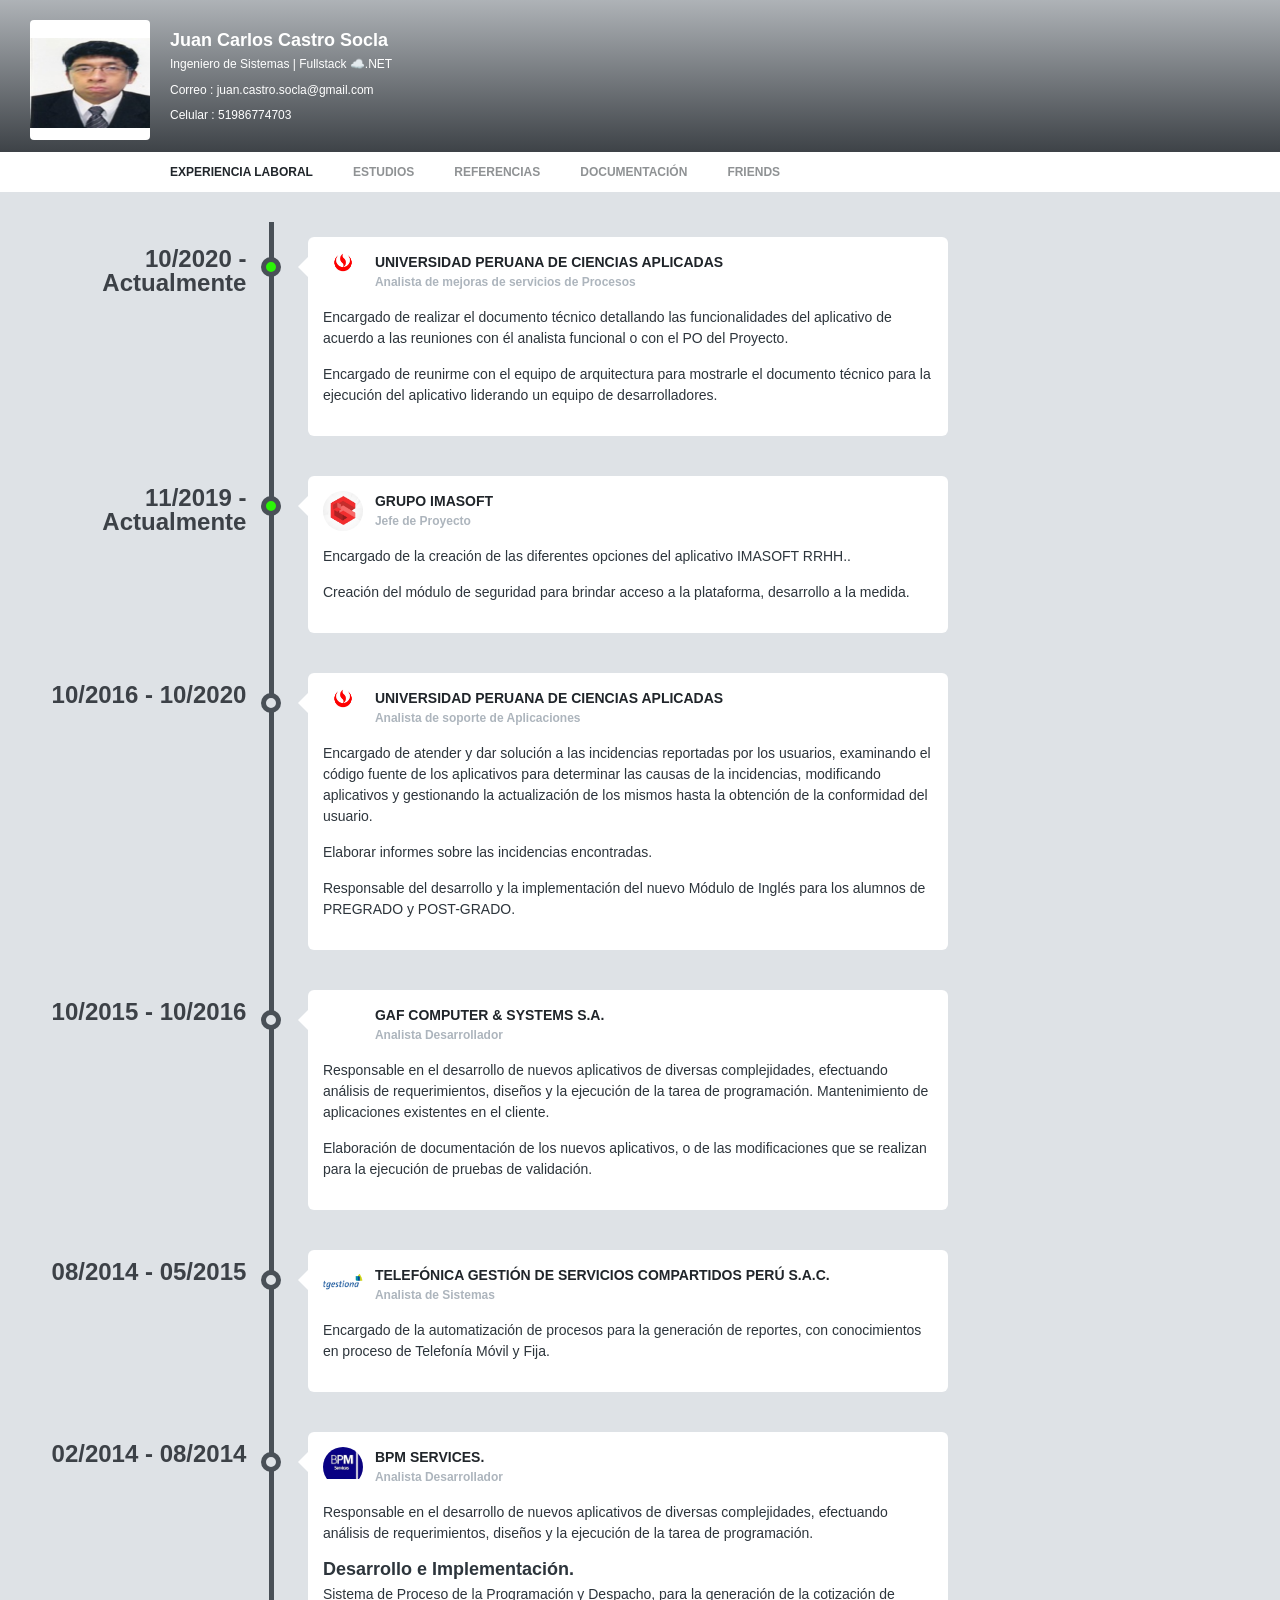
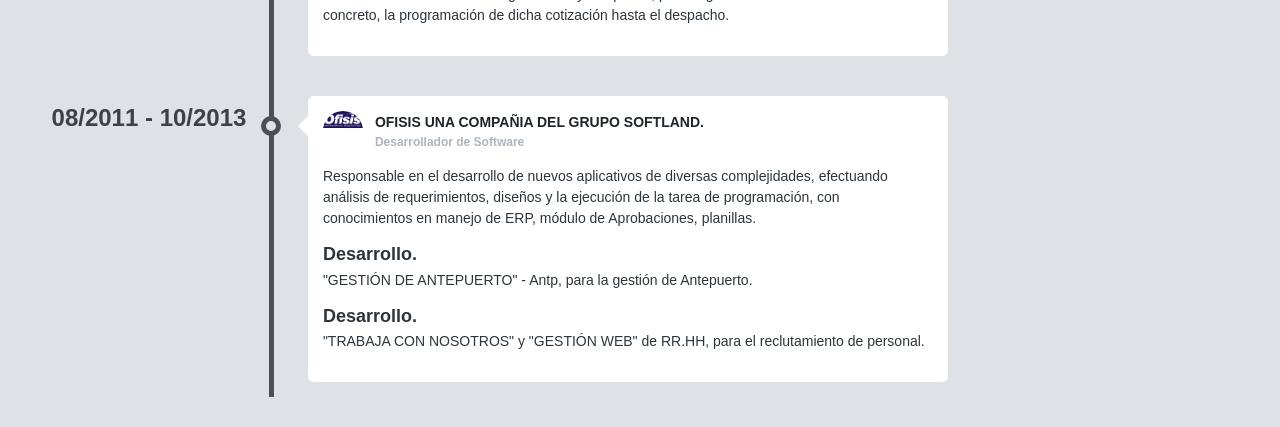
==== index.html @ a00b726e "Experiencia Laboral" ====
<!DOCTYPE html>
<html lang="en">
<head>
    <meta charset="UTF-8">
    <meta http-equiv="X-UA-Compatible" content="IE=edge">
    <meta name="viewport" content="width=<device-width>, initial-scale=1.0">
    <title>Hoja de Vida</title>
    <link href="estilos/app.min.css" rel="stylesheet" />
    <link href="estilos/superbox/superbox.min.css" rel="stylesheet" />
    <link href="estilos/lity/dist/lity.min.css" rel="stylesheet" />
    <link href="estilos/override.css" rel="stylesheet" />
    <script src="Scripts/superbox/jquery.superbox.min.js"></script>
    <script src="Scripts/lity/dist/lity.min.js"></script>

</head>
<body>

    <!-- BEGIN profile -->
    <div class="profile">
        <div class="profile-header">
            <!-- BEGIN profile-header-cover -->
            <div class="profile-header-cover"></div>
            <!-- END profile-header-cover -->
            <!-- BEGIN profile-header-content -->
            <div class="profile-header-content">
                <!-- BEGIN profile-header-img -->
                <div class="profile-header-img">
                    <div class="foto-cv"></div>
                    <!-- <img src="images/Me.jpg" alt="" /> -->
                </div>
                <!-- END profile-header-img -->
                <!-- BEGIN profile-header-info -->
                
                <div class="profile-header-info">
                    <!-- <svg xmlns="http://www.w3.org/2000/svg" viewBox="0 0 1440 320">
                        <text x="20" y="50" class="mt-0 mb-1 ">Juan Carlos Castro Socla</text>
                        <path fill="#0099ff" fill-opacity="0.8" d="M0,160L21.8,181.3C43.6,203,87,245,131,256C174.5,267,218,245,262,245.3C305.5,245,349,267,393,256C436.4,245,480,203,524,202.7C567.3,203,611,245,655,245.3C698.2,245,742,203,785,197.3C829.1,192,873,224,916,208C960,192,1004,128,1047,128C1090.9,128,1135,192,1178,208C1221.8,224,1265,192,1309,186.7C1352.7,181,1396,203,1418,213.3L1440,224L1440,0L1418.2,0C1396.4,0,1353,0,1309,0C1265.5,0,1222,0,1178,0C1134.5,0,1091,0,1047,0C1003.6,0,960,0,916,0C872.7,0,829,0,785,0C741.8,0,698,0,655,0C610.9,0,567,0,524,0C480,0,436,0,393,0C349.1,0,305,0,262,0C218.2,0,175,0,131,0C87.3,0,44,0,22,0L0,0Z"></path>
                      </svg> -->
                    <h4 class="mt-0 mb-1 ">Juan Carlos Castro Socla</h4>
                    <p class="mb-2">Ingeniero de Sistemas | Fullstack ☁️.NET</p>
                    <p class="mb-2">Correo :  juan.castro.socla@gmail.com</p>
                    <p class="mb-2">Celular :  51986774703</p>
                    <!-- <div>
                        <i class="fa fa-fw fa-lg fa-cog"></i> <span class="d-none d-xl-inline">General</span>
                    </div> -->
                    
                    <!-- <h5 class="mb-2">Profesional con sólida formación en valores, una persona minuciosa, proactiva y empeñosa con habilidades para trabajar en equipo y que gusta de lograr objetivos, con más de 7 años de experiencia en la creación de aplicativo a la medida.</h5> -->
                    <!-- <a href="#" class="btn btn-xs btn-yellow">Edit Profile</a> -->
                </div>
                <!-- END profile-header-info -->
            </div>
            <!-- END profile-header-content -->
            <!-- BEGIN profile-header-tab -->
            <ul class="profile-header-tab nav nav-tabs">
                <li class="nav-item"><a href="#profile-laboral" class="nav-link active" data-bs-toggle="tab">EXPERIENCIA LABORAL</a></li>
                <li class="nav-item"><a href="#profile-about" class="nav-link" data-bs-toggle="tab">ESTUDIOS</a></li>
                <li class="nav-item"><a href="#profile-photos" class="nav-link" data-bs-toggle="tab">REFERENCIAS</a></li>
                <li class="nav-item"><a href="#profile-videos" class="nav-link" data-bs-toggle="tab">DOCUMENTACIÓN</a></li>
                <li class="nav-item"><a href="#profile-friends" class="nav-link" data-bs-toggle="tab">FRIENDS</a></li>
            </ul>
            <!-- END profile-header-tab -->
        </div>
    </div>
    <!-- END profile -->

    <div class="profile-content">
        <!-- BEGIN tab-content -->
        <div class="tab-content p-0">
            <!-- BEGIN #profile-post tab -->
            <div class="tab-pane fade show active" id="profile-laboral">
                <!-- BEGIN timeline -->
                <div class="timeline">
                    <!-- BEGIN timeline-item -->
                    <div class="timeline-item">
                        <!-- BEGIN timeline-time -->
                        <div class="timeline-time">
                            <!-- <span class="date">today</span> -->
                            <span class="time">10/2020 - Actualmente</span>
                        </div>
                        <!-- END timeline-time -->
                        <!-- BEGIN timeline-icon -->
                        <div class="timeline-iconActive">
                            <a href="javascript:;" >&nbsp;</a>
                        </div>
                        <!-- END timeline-icon -->
                        <!-- BEGIN timeline-content -->
                        <div class="timeline-content">
                            <!-- BEGIN timeline-header -->
                            <div class="timeline-header">
                                <div class="userimage"><img src="images/logoUpc.png" alt="" /></div>
                                <div class="username">
                                    <a href="javascript:;">UNIVERSIDAD PERUANA DE CIENCIAS APLICADAS <i class="fa fa-check-circle text-blue ms-1"></i></a>
                                    <div class="text-muted fs-12px">Analista de mejoras de servicios de Procesos <i class="fa fa-globe-americas opacity-5 ms-1"></i></div>
                                </div>
                                
                            </div>
                            <!-- END timeline-header -->
                
                            <!-- BEGIN timeline-body -->
                            <div class="timeline-body">
                                <div class="mb-3">
                                    <div class="mb-2">
                                        Encargado de realizar el documento técnico detallando las funcionalidades del aplicativo de acuerdo a las reuniones con él analista funcional o con el PO del Proyecto.
                                    </div>
                                   
                                </div>
                    
                                <div class="mb-3">
                                    <div class="mb-2">
                                        Encargado de reunirme con el equipo de arquitectura para mostrarle el documento técnico para la ejecución del aplicativo liderando un equipo de desarrolladores.
                                    </div>
                                   
                                </div>
                                
                            </div>
                            <!-- END timeline-body -->
                        </div>
                        <!-- END timeline-content -->
                    </div>
                    <!-- END timeline-item -->

                    <!-- BEGIN timeline-item -->
                    <div class="timeline-item">
                        <!-- BEGIN timeline-time -->
                        <div class="timeline-time">
                            <!-- <span class="date">yesterday</span> -->
                            <span class="time">11/2019 - Actualmente</span>
                        </div>
                        <!-- END timeline-time -->
                        <!-- BEGIN timeline-icon -->
                        <div class="timeline-iconActive">
                            <a href="javascript:;">&nbsp;</a>
                        </div>
                        <!-- END timeline-icon -->
                        <!-- BEGIN timeline-content -->
                        <div class="timeline-content">
                            <!-- BEGIN timeline-header -->
                            <div class="timeline-header">
                                <div class="userimage"><img src="images/logoGrupoImasoft.jpg" alt="" /></div>
                                <div class="username">
                                    <a href="javascript:;">GRUPO IMASOFT</a>
                                    <div class="text-muted fs-12px">Jefe de Proyecto <i class="fa fa-globe-americas opacity-5 ms-1"></i></div>
                                </div>
                                
                            </div>
                            <!-- END timeline-header -->
                
                            <!-- BEGIN timeline-body -->
                            <div class="timeline-body">
                                <!-- timeline-post -->
                                <div class="mb-3">
                                    <div class="mb-2">Encargado de la creación de las diferentes opciones del aplicativo IMASOFT RRHH..</div>
                                </div>
                    
                                <div class="mb-3">
                                    <div class="mb-2">Creación del módulo de seguridad para brindar acceso a la plataforma, desarrollo a la medida.</div>
                                </div>

                                <!-- <div class="mb-3">
                                    <div class="mb-2">URL: http://grupoimasoftrh.com/.</div>
                                </div> -->

                            </div>
                            <!-- END timeline-body -->
                        </div>
                        <!-- END timeline-content -->
                    </div>
                    <!-- END timeline-item -->

                    <!-- BEGIN timeline-item -->
                    <div class="timeline-item">
                        <!-- BEGIN timeline-time -->
                        <div class="timeline-time">
                            <!-- <span class="date">yesterday</span> -->
                            <span class="time">10/2016 - 10/2020</span>
                        </div>
                        <!-- END timeline-time -->
                        <!-- BEGIN timeline-icon -->
                        <div class="timeline-icon">
                            <a href="javascript:;">&nbsp;</a>
                        </div>
                        <!-- END timeline-icon -->
                        <!-- BEGIN timeline-content -->
                        <div class="timeline-content">
                            <!-- BEGIN timeline-header -->
                            <div class="timeline-header">
                                <div class="userimage"><img src="images/logoUpc.png" alt="" /></div>
                                <div class="username">
                                    <a href="javascript:;">UNIVERSIDAD PERUANA DE CIENCIAS APLICADAS</a>
                                    <div class="text-muted fs-12px">Analista de soporte de Aplicaciones <i class="fa fa-globe-americas opacity-5 ms-1"></i></div>
                                </div>
                                
                            </div>
                            <!-- END timeline-header -->
                
                            <!-- BEGIN timeline-body -->
                            <div class="timeline-body">
                                <!-- timeline-post -->

                                <div class="mb-3">
                                    <div class="mb-2">Encargado de atender y dar solución a las incidencias reportadas por los usuarios, examinando el código fuente de los aplicativos para determinar las causas de la incidencias, modificando aplicativos y gestionando la actualización de los mismos hasta la obtención de la conformidad del usuario.</div>
                                </div>
                    
                                <div class="mb-3">
                                    <div class="mb-2">Elaborar informes sobre las incidencias encontradas.</div>
                                </div>

                                <div class="mb-3">
                                    <div class="mb-2">Responsable del desarrollo y la implementación del nuevo Módulo de Inglés para los alumnos de PREGRADO y POST-GRADO.</div>
                                </div> 
                               

                            </div>
                            <!-- END timeline-body -->
                        </div>
                        <!-- END timeline-content -->
                    </div>
                    <!-- END timeline-item -->
                    <!-- BEGIN timeline-item -->
                    <div class="timeline-item">
                        <!-- BEGIN timeline-time -->
                        <div class="timeline-time">
                            <!-- <span class="date">24 February 2021</span> -->
                            <span class="time">10/2015 - 10/2016</span>
                        </div>
                        <!-- END timeline-time -->
                        <!-- BEGIN timeline-icon -->
                        <div class="timeline-icon">
                            <a href="javascript:;">&nbsp;</a>
                        </div>
                        <!-- END timeline-icon -->
                        <!-- BEGIN timeline-content -->
                        <div class="timeline-content">
                            <!-- BEGIN timeline-header -->
                            <div class="timeline-header">
                                <div class="userimage"><img src="/img/user/user-3.jpg" alt="" /></div>
                                <div class="username">
                                    <a href="javascript:;">GAF COMPUTER & SYSTEMS S.A. <i class="fa fa-check-circle text-blue ms-1"></i></a>
                                    <div class="text-muted fs-12px">Analista Desarrollador <i class="fa fa-globe-americas opacity-5 ms-1"></i></div>
                                </div>
                            </div>
                            <!-- END timeline-header -->
                            <!-- BEGIN timeline-body -->
                            <div class="timeline-body">
                                <!-- timeline-post -->
                                <div class="mb-3">
                                    <div class="mb-2">
                                        Responsable en el desarrollo de nuevos aplicativos de diversas complejidades, 
                                        efectuando análisis de requerimientos, diseños y la ejecución de la tarea de 
                                        programación. Mantenimiento de aplicaciones existentes en el cliente.
                                    </div>
                                </div>
                    
                                <div class="mb-3">
                                    <div class="mb-2">
                                        Elaboración de documentación de los nuevos aplicativos, o de las modificaciones 
                                        que se realizan para la ejecución de pruebas de validación.
                                    </div>
                                </div>

                            </div>
                            <!-- END timeline-body -->
                        </div>
                        <!-- END timeline-content -->
                    </div>
                    <!-- END timeline-item -->
                    <!-- BEGIN timeline-item -->
                    <div class="timeline-item">
                        <!-- BEGIN timeline-time -->
                        <div class="timeline-time">
                            <!-- <span class="date">10 January 2021</span> -->
                            <span class="time">08/2014 - 05/2015</span>
                        </div>
                        <!-- END timeline-time -->
                        <!-- BEGIN timeline-icon -->
                        <div class="timeline-icon">
                            <a href="javascript:;">&nbsp;</a>
                        </div>
                        <!-- END timeline-icon -->
                        <!-- BEGIN timeline-content -->
                        <div class="timeline-content">
                            <!-- BEGIN timeline-header -->
                            <div class="timeline-header">
                                <div class="userimage"><img src="images/logoTgestiona.png" alt="" /></div>
                                <div class="username">
                                    <a href="javascript:;">TELEFÓNICA GESTIÓN DE SERVICIOS COMPARTIDOS PERÚ S.A.C. <i class="fa fa-check-circle text-blue ms-1"></i></a>
                                    <div class="text-muted fs-12px">Analista de Sistemas <i class="fa fa-globe-americas opacity-5 ms-1"></i></div>
                                </div>
                                
                            </div>
                            <!-- END timeline-header -->
                            <!-- BEGIN timeline-body -->
                            <div class="timeline-body">
                                <!-- timeline-post -->
                                <div class="mb-3">
                                    <!-- <h4 class="mb-1">
                                        795 Folsom Ave, Suite 600 San Francisco, CA 94107
                                    </h4> -->
                                    <div class="mb-2">
                                        Encargado de la automatización de procesos para la generación de reportes, con conocimientos en proceso de Telefonía Móvil y Fija.
                                    </div>
                                    
                                </div>
                    
                            </div>
                            <!-- END timeline-body -->
                        </div>
                        <!-- END timeline-content -->
                    </div>
                    <!-- END timeline-item -->
                    <!-- BEGIN timeline-item -->
                    <div class="timeline-item">
                        <!-- BEGIN timeline-time -->
                        <div class="timeline-time">
                            <!-- <span class="date">10 January 2021</span> -->
                            <span class="time">02/2014 - 08/2014</span>
                        </div>
                        <!-- END timeline-time -->
                        <!-- BEGIN timeline-icon -->
                        <div class="timeline-icon">
                            <a href="javascript:;">&nbsp;</a>
                        </div>
                        <!-- END timeline-icon -->
                        <!-- BEGIN timeline-content -->
                        <div class="timeline-content">
                            <!-- BEGIN timeline-header -->
                            <div class="timeline-header">
                                <div class="userimage"><img src="images/logoBPMServices.jpg" alt="" /></div>
                                <div class="username">
                                    <a href="javascript:;">BPM SERVICES. <i class="fa fa-check-circle text-blue ms-1"></i></a>
                                    <div class="text-muted fs-12px">Analista Desarrollador <i class="fa fa-globe-americas opacity-5 ms-1"></i></div>
                                </div>
                                
                            </div>
                            <!-- END timeline-header -->
                            <!-- BEGIN timeline-body -->
                            <div class="timeline-body">
                                <!-- timeline-post -->
                                <div class="mb-3">
                                    <div class="mb-2">
                                        Responsable en el desarrollo de nuevos aplicativos de diversas complejidades, efectuando análisis de requerimientos, diseños y la ejecución de la tarea de programación.
                                    </div>
                                </div>
                    
                                <div class="mb-3">
                                    <h4 class="mb-1">
                                        Desarrollo e Implementación.
                                    </h4> 
                                    <div class="mb-2">
                                        Sistema de Proceso de la Programación y Despacho, para la generación de la cotización de concreto, la programación de dicha cotización hasta el despacho.
                                    </div>
                                </div>

                            </div>
                            <!-- END timeline-body -->
                        </div>
                        <!-- END timeline-content -->
                    </div>
                    <!-- END timeline-item -->

                    <!-- BEGIN timeline-item -->
                    <div class="timeline-item">
                        <!-- BEGIN timeline-time -->
                        <div class="timeline-time">
                            <!-- <span class="date">10 January 2021</span> -->
                            <span class="time">08/2011 - 10/2013</span>
                        </div>
                        <!-- END timeline-time -->
                        <!-- BEGIN timeline-icon -->
                        <div class="timeline-icon">
                            <a href="javascript:;">&nbsp;</a>
                        </div>
                        <!-- END timeline-icon -->
                        <!-- BEGIN timeline-content -->
                        <div class="timeline-content">
                            <!-- BEGIN timeline-header -->
                            <div class="timeline-header">
                                <div class="userimage"><img src="images/logoOfisis.png" alt="" /></div>
                                <div class="username">
                                    <a href="javascript:;">OFISIS UNA COMPAÑIA DEL GRUPO SOFTLAND. <i class="fa fa-check-circle text-blue ms-1"></i></a>
                                    <div class="text-muted fs-12px">Desarrollador de Software <i class="fa fa-globe-americas opacity-5 ms-1"></i></div>
                                </div>
                                
                            </div>
                            <!-- END timeline-header -->
                            <!-- BEGIN timeline-body -->
                            <div class="timeline-body">
                                <!-- timeline-post -->
                                <div class="mb-3">
                                    <div class="mb-2">
                                        Responsable en el desarrollo de nuevos aplicativos de diversas complejidades, efectuando análisis de requerimientos, diseños y la ejecución de la tarea de programación, con conocimientos en manejo de ERP, módulo de Aprobaciones, planillas.
                                    </div>
                                </div>
                    
                                <div class="mb-3">
                                    <h4 class="mb-1">
                                        Desarrollo.
                                    </h4> 
                                    <div class="mb-2">
                                        "GESTIÓN DE ANTEPUERTO" - Antp, para la gestión de Antepuerto.
                                    </div>
                                </div>

                                <div class="mb-3">
                                    <h4 class="mb-1">
                                        Desarrollo.
                                    </h4> 
                                    <div class="mb-2">
                                        "TRABAJA CON NOSOTROS" y "GESTIÓN WEB" de RR.HH, para el reclutamiento de personal.
                                    </div>
                                </div>

                            </div>
                            <!-- END timeline-body -->
                        </div>
                        <!-- END timeline-content -->
                    </div>
                    <!-- END timeline-item -->
                </div>
                <!-- END timeline -->
            </div>
            <!-- END #profile-post tab -->
            <!-- BEGIN #profile-about tab -->
            <div class="tab-pane fade" id="profile-about">
                <!-- BEGIN table -->
                <div class="table-responsive form-inline">
                    <table class="table table-profile align-middle">
                        <thead>
                            <tr>
                                <th></th>
                                <th>
                                    <h4>Sean Ngu <small>UXUI + Frontend Developer</small></h4>
                                </th>
                            </tr>
                        </thead>
                        <tbody>
                            <tr class="highlight">
                                <td class="field">Mood</td>
                                <td><a href="javascript:;" class="text-decoration-none fw-bold"><i class="fa fa-plus fa-fw"></i> Add Mood Message</a></td>
                            </tr>
                            <tr class="divider">
                                <td colspan="2"></td>
                            </tr>
                            <tr>
                                <td class="field">Mobile</td>
                                <td><i class="fa fa-mobile fa-lg me-5px"></i> +1-(847)- 367-8924 <a href="javascript:;" class="ms-5px text-decoration-none fw-bold"><i class="fa fa-plus fa-fw"></i> Edit</a></td>
                            </tr>
                            <tr>
                                <td class="field">Home</td>
                                <td><a href="javascript:;" class="text-decoration-none fw-bold"><i class="fa fa-plus fa-fw"></i> Add Number</a></td>
                            </tr>
                            <tr>
                                <td class="field">Office</td>
                                <td><a href="javascript:;" class="text-decoration-none fw-bold"><i class="fa fa-plus fa-fw"></i> Add Number</a></td>
                            </tr>
                            <tr class="divider">
                                <td colspan="2"></td>
                            </tr>
                            <tr class="highlight">
                                <td class="field">About Me</td>
                                <td><a href="javascript:;" class="text-decoration-none fw-bold"><i class="fa fa-plus fa-fw"></i> Add Description</a></td>
                            </tr>
                            <tr class="divider">
                                <td colspan="2"></td>
                            </tr>
                            <tr>
                                <td class="field">Country/Region</td>
                                <td>
                                    <select class="form-select w-200px" name="region">
                                        <option value="US" selected>United State</option>
                                        <option value="AF">Afghanistan</option>
                                        <option value="AL">Albania</option>
                                        <option value="DZ">Algeria</option>
                                        <option value="AS">American Samoa</option>
                                        <option value="AD">Andorra</option>
                                        <option value="AO">Angola</option>
                                        <option value="AI">Anguilla</option>
                                        <option value="AQ">Antarctica</option>
                                        <option value="AG">Antigua and Barbuda</option>
                                    </select>
                                </td>
                            </tr>
                            <tr>
                                <td class="field">City</td>
                                <td>Los Angeles</td>
                            </tr>
                            <tr>
                                <td class="field">State</td>
                                <td><a href="javascript:;" class="text-decoration-none fw-bold"><i class="fa fa-plus fa-fw"></i> Add State</a></td>
                            </tr>
                            <tr>
                                <td class="field">Website</td>
                                <td><a href="javascript:;" class="text-decoration-none fw-bold"><i class="fa fa-plus fa-fw"></i> Add Webpage</a></td>
                            </tr>
                            <tr>
                                <td class="field">Gender</td>
                                <td>
                                    <select class="form-select w-200px" name="gender">
                                        <option value="male">Male</option>
                                        <option value="female">Female</option>
                                    </select>
                                </td>
                            </tr>
                            <tr>
                                <td class="field">Birthdate</td>
                                <td>
                                    <div class="d-flex align-items-center">
                                        <select class="form-select w-80px" name="day">
                                            <option value="04" selected>04</option>
                                        </select>
                                        <span class="mx-2">-</span>
                                        <select class="form-select w-80px" name="month">
                                            <option value="11" selected>11</option>
                                        </select>
                                        <span class="mx-2">-</span>
                                        <select class="form-select w-100px" name="year">
                                            <option value="1989" selected>1989</option>
                                        </select>
                                    </div>
                                </td>
                            </tr>
                            <tr>
                                <td class="field">Language</td>
                                <td class="with-form-control">
                                    <select class="form-select w-200px" name="language">
                                        <option value="" selected>English</option>
                                    </select>
                                </td>
                            </tr>
                            <tr class="divider">
                                <td colspan="2"></td>
                            </tr>
                            <tr class="highlight">
                                <td class="field">&nbsp;</td>
                                <td class="">
                                    <button type="submit" class="btn btn-primary w-150px">Update</button>
                                    <button type="submit" class="btn border-0 w-150px ms-5px">Cancel</button>
                                </td>
                            </tr>
                        </tbody>
                    </table>
                </div>
                <!-- END table -->
            </div>
            <!-- END #profile-about tab -->
            <!-- BEGIN #profile-photos tab -->
            <div class="tab-pane fade" id="profile-photos">
                <h4 class="mb-3">Photos (70)</h4>
                <!-- BEGIN superbox -->
                <div class="superbox " data-offset="50">
                    <div class="superbox-list">
                        <a href="javascript:;" class="superbox-img">
                            <img data-img="/img/gallery/gallery-1.jpg" />
                            <span style="background: url(/img/gallery/gallery-1-thumb.jpg);"></span>
                        </a>
                    </div>
                    <div class="superbox-list">
                        <a href="javascript:;" class="superbox-img">
                            <img data-img="/img/gallery/gallery-2.jpg" />
                            <span style="background: url(/img/gallery/gallery-2-thumb.jpg);"></span>
                        </a>
                    </div>
                    <div class="superbox-list">
                        <a href="javascript:;" class="superbox-img">
                            <img data-img="/img/gallery/gallery-3.jpg" />
                            <span style="background: url(/img/gallery/gallery-3-thumb.jpg);"></span>
                        </a>
                    </div>
                    <div class="superbox-list">
                        <a href="javascript:;" class="superbox-img">
                            <img data-img="/img/gallery/gallery-4.jpg" />
                            <span style="background: url(/img/gallery/gallery-4-thumb.jpg);"></span>
                        </a>
                    </div>
                    <div class="superbox-list">
                        <a href="javascript:;" class="superbox-img">
                            <img data-img="/img/gallery/gallery-5.jpg" />
                            <span style="background: url(/img/gallery/gallery-5-thumb.jpg);"></span>
                        </a>
                    </div>
                    <div class="superbox-list">
                        <a href="javascript:;" class="superbox-img">
                            <img data-img="/img/gallery/gallery-6.jpg" />
                            <span style="background: url(/img/gallery/gallery-6-thumb.jpg);"></span>
                        </a>
                    </div>
                    <div class="superbox-list">
                        <a href="javascript:;" class="superbox-img">
                            <img data-img="/img/gallery/gallery-7.jpg" />
                            <span style="background: url(/img/gallery/gallery-7-thumb.jpg);"></span>
                        </a>
                    </div>
                    <div class="superbox-list">
                        <a href="javascript:;" class="superbox-img">
                            <img data-img="/img/gallery/gallery-8.jpg" />
                            <span style="background: url(/img/gallery/gallery-8-thumb.jpg);"></span>
                        </a>
                    </div>
                    <div class="superbox-list">
                        <a href="javascript:;" class="superbox-img">
                            <img data-img="/img/gallery/gallery-9.jpg" />
                            <span style="background: url(/img/gallery/gallery-9-thumb.jpg);"></span>
                        </a>
                    </div>
                    <div class="superbox-list">
                        <a href="javascript:;" class="superbox-img">
                            <img data-img="/img/gallery/gallery-10.jpg" />
                            <span style="background: url(/img/gallery/gallery-10-thumb.jpg);"></span>
                        </a>
                    </div>
                    <div class="superbox-list">
                        <a href="javascript:;" class="superbox-img">
                            <img data-img="/img/gallery/gallery-11.jpg" />
                            <span style="background: url(/img/gallery/gallery-11-thumb.jpg);"></span>
                        </a>
                    </div>
                    <div class="superbox-list">
                        <a href="javascript:;" class="superbox-img">
                            <img data-img="/img/gallery/gallery-12.jpg" />
                            <span style="background: url(/img/gallery/gallery-12-thumb.jpg);"></span>
                        </a>
                    </div>
                    <div class="superbox-list">
                        <a href="javascript:;" class="superbox-img">
                            <img data-img="/img/gallery/gallery-13.jpg" />
                            <span style="background: url(/img/gallery/gallery-13-thumb.jpg);"></span>
                        </a>
                    </div>
                    <div class="superbox-list">
                        <a href="javascript:;" class="superbox-img">
                            <img data-img="/img/gallery/gallery-14.jpg" />
                            <span style="background: url(/img/gallery/gallery-14-thumb.jpg);"></span>
                        </a>
                    </div>
                    <div class="superbox-list">
                        <a href="javascript:;" class="superbox-img">
                            <img data-img="/img/gallery/gallery-15.jpg" />
                            <span style="background: url(/img/gallery/gallery-15-thumb.jpg);"></span>
                        </a>
                    </div>
                    <div class="superbox-list">
                        <a href="javascript:;" class="superbox-img">
                            <img data-img="/img/gallery/gallery-16.jpg" />
                            <span style="background: url(/img/gallery/gallery-16-thumb.jpg);"></span>
                        </a>
                    </div>
                    <div class="superbox-list">
                        <a href="javascript:;" class="superbox-img">
                            <img data-img="/img/gallery/gallery-17.jpg" />
                            <span style="background: url(/img/gallery/gallery-17-thumb.jpg);"></span>
                        </a>
                    </div>
                    <div class="superbox-list">
                        <a href="javascript:;" class="superbox-img">
                            <img data-img="/img/gallery/gallery-18.jpg" />
                            <span style="background: url(/img/gallery/gallery-18-thumb.jpg);"></span>
                        </a>
                    </div>
                    <div class="superbox-list">
                        <a href="javascript:;" class="superbox-img">
                            <img data-img="/img/gallery/gallery-19.jpg" />
                            <span style="background: url(/img/gallery/gallery-19-thumb.jpg);"></span>
                        </a>
                    </div>
                    <div class="superbox-list">
                        <a href="javascript:;" class="superbox-img">
                            <img data-img="/img/gallery/gallery-20.jpg" />
                            <span style="background: url(/img/gallery/gallery-20-thumb.jpg);"></span>
                        </a>
                    </div>
                    <div class="superbox-list">
                        <a href="javascript:;" class="superbox-img">
                            <img data-img="/img/gallery/gallery-21.jpg" />
                            <span style="background: url(/img/gallery/gallery-21-thumb.jpg);"></span>
                        </a>
                    </div>
                    <div class="superbox-list">
                        <a href="javascript:;" class="superbox-img">
                            <img data-img="/img/gallery/gallery-22.jpg" />
                            <span style="background: url(/img/gallery/gallery-22-thumb.jpg);"></span>
                        </a>
                    </div>
                    <div class="superbox-list">
                        <a href="javascript:;" class="superbox-img">
                            <img data-img="/img/gallery/gallery-23.jpg" />
                            <span style="background: url(/img/gallery/gallery-23-thumb.jpg);"></span>
                        </a>
                    </div>
                    <div class="superbox-list">
                        <a href="javascript:;" class="superbox-img">
                            <img data-img="/img/gallery/gallery-24.jpg" />
                            <span style="background: url(/img/gallery/gallery-24-thumb.jpg);"></span>
                        </a>
                    </div>
                    <div class="superbox-list">
                        <a href="javascript:;" class="superbox-img">
                            <img data-img="/img/gallery/gallery-25.jpg" />
                            <span style="background: url(/img/gallery/gallery-25-thumb.jpg);"></span>
                        </a>
                    </div>
                    <div class="superbox-list">
                        <a href="javascript:;" class="superbox-img">
                            <img data-img="/img/gallery/gallery-26.jpg" />
                            <span style="background: url(/img/gallery/gallery-26-thumb.jpg);"></span>
                        </a>
                    </div>
                    <div class="superbox-list">
                        <a href="javascript:;" class="superbox-img">
                            <img data-img="/img/gallery/gallery-27.jpg" />
                            <span style="background: url(/img/gallery/gallery-27-thumb.jpg);"></span>
                        </a>
                    </div>
                    <div class="superbox-list">
                        <a href="javascript:;" class="superbox-img">
                            <img data-img="/img/gallery/gallery-28.jpg" />
                            <span style="background: url(/img/gallery/gallery-28-thumb.jpg);"></span>
                        </a>
                    </div>
                    <div class="superbox-list">
                        <a href="javascript:;" class="superbox-img">
                            <img data-img="/img/gallery/gallery-29.jpg" />
                            <span style="background: url(/img/gallery/gallery-29-thumb.jpg);"></span>
                        </a>
                    </div>
                    <div class="superbox-list">
                        <a href="javascript:;" class="superbox-img">
                            <img data-img="/img/gallery/gallery-30.jpg" />
                            <span style="background: url(/img/gallery/gallery-30-thumb.jpg);"></span>
                        </a>
                    </div>
                    <div class="superbox-list">
                        <a href="javascript:;" class="superbox-img">
                            <img data-img="/img/gallery/gallery-31.jpg" />
                            <span style="background: url(/img/gallery/gallery-31-thumb.jpg);"></span>
                        </a>
                    </div>
                    <div class="superbox-list">
                        <a href="javascript:;" class="superbox-img">
                            <img data-img="/img/gallery/gallery-32.jpg" />
                            <span style="background: url(/img/gallery/gallery-32-thumb.jpg);"></span>
                        </a>
                    </div>
                    <div class="superbox-list">
                        <a href="javascript:;" class="superbox-img">
                            <img data-img="/img/gallery/gallery-33.jpg" />
                            <span style="background: url(/img/gallery/gallery-33-thumb.jpg);"></span>
                        </a>
                    </div>
                    <div class="superbox-list">
                        <a href="javascript:;" class="superbox-img">
                            <img data-img="/img/gallery/gallery-34.jpg" />
                            <span style="background: url(/img/gallery/gallery-34-thumb.jpg);"></span>
                        </a>
                    </div>
                    <div class="superbox-list">
                        <a href="javascript:;" class="superbox-img">
                            <img data-img="/img/gallery/gallery-35.jpg" />
                            <span style="background: url(/img/gallery/gallery-35-thumb.jpg);"></span>
                        </a>
                    </div>
                    <div class="superbox-list">
                        <a href="javascript:;" class="superbox-img">
                            <img data-img="/img/gallery/gallery-36.jpg" />
                            <span style="background: url(/img/gallery/gallery-36-thumb.jpg);"></span>
                        </a>
                    </div>
                    <div class="superbox-list">
                        <a href="javascript:;" class="superbox-img">
                            <img data-img="/img/gallery/gallery-37.jpg" />
                            <span style="background: url(/img/gallery/gallery-37-thumb.jpg);"></span>
                        </a>
                    </div>
                    <div class="superbox-list">
                        <a href="javascript:;" class="superbox-img">
                            <img data-img="/img/gallery/gallery-38.jpg" />
                            <span style="background: url(/img/gallery/gallery-38-thumb.jpg);"></span>
                        </a>
                    </div>
                    <div class="superbox-list">
                        <a href="javascript:;" class="superbox-img">
                            <img data-img="/img/gallery/gallery-39.jpg" />
                            <span style="background: url(/img/gallery/gallery-39-thumb.jpg);"></span>
                        </a>
                    </div>
                    <div class="superbox-list">
                        <a href="javascript:;" class="superbox-img">
                            <img data-img="/img/gallery/gallery-40.jpg" />
                            <span style="background: url(/img/gallery/gallery-40-thumb.jpg);"></span>
                        </a>
                    </div>
                    <div class="superbox-list">
                        <a href="javascript:;" class="superbox-img">
                            <img data-img="/img/gallery/gallery-41.jpg" />
                            <span style="background: url(/img/gallery/gallery-41-thumb.jpg);"></span>
                        </a>
                    </div>
                    <div class="superbox-list">
                        <a href="javascript:;" class="superbox-img">
                            <img data-img="/img/gallery/gallery-42.jpg" />
                            <span style="background: url(/img/gallery/gallery-42-thumb.jpg);"></span>
                        </a>
                    </div>
                    <div class="superbox-list">
                        <a href="javascript:;" class="superbox-img">
                            <img data-img="/img/gallery/gallery-43.jpg" />
                            <span style="background: url(/img/gallery/gallery-43-thumb.jpg);"></span>
                        </a>
                    </div>
                    <div class="superbox-list">
                        <a href="javascript:;" class="superbox-img">
                            <img data-img="/img/gallery/gallery-44.jpg" />
                            <span style="background: url(/img/gallery/gallery-44-thumb.jpg);"></span>
                        </a>
                    </div>
                    <div class="superbox-list">
                        <a href="javascript:;" class="superbox-img">
                            <img data-img="/img/gallery/gallery-45.jpg" />
                            <span style="background: url(/img/gallery/gallery-45-thumb.jpg);"></span>
                        </a>
                    </div>
                    <div class="superbox-list">
                        <a href="javascript:;" class="superbox-img">
                            <img data-img="/img/gallery/gallery-46.jpg" />
                            <span style="background: url(/img/gallery/gallery-46-thumb.jpg);"></span>
                        </a>
                    </div>
                    <div class="superbox-list">
                        <a href="javascript:;" class="superbox-img">
                            <img data-img="/img/gallery/gallery-47.jpg" />
                            <span style="background: url(/img/gallery/gallery-47-thumb.jpg);"></span>
                        </a>
                    </div>
                    <div class="superbox-list">
                        <a href="javascript:;" class="superbox-img">
                            <img data-img="/img/gallery/gallery-48.jpg" />
                            <span style="background: url(/img/gallery/gallery-48-thumb.jpg);"></span>
                        </a>
                    </div>
                    <div class="superbox-list">
                        <a href="javascript:;" class="superbox-img">
                            <img data-img="/img/gallery/gallery-49.jpg" />
                            <span style="background: url(/img/gallery/gallery-49-thumb.jpg);"></span>
                        </a>
                    </div>
                    <div class="superbox-list">
                        <a href="javascript:;" class="superbox-img">
                            <img data-img="/img/gallery/gallery-50.jpg" />
                            <span style="background: url(/img/gallery/gallery-50-thumb.jpg);"></span>
                        </a>
                    </div>
                    <div class="superbox-list">
                        <a href="javascript:;" class="superbox-img">
                            <img data-img="/img/gallery/gallery-51.jpg" />
                            <span style="background: url(/img/gallery/gallery-51-thumb.jpg);"></span>
                        </a>
                    </div>
                    <div class="superbox-list">
                        <a href="javascript:;" class="superbox-img">
                            <img data-img="/img/gallery/gallery-52.jpg" />
                            <span style="background: url(/img/gallery/gallery-52-thumb.jpg);"></span>
                        </a>
                    </div>
                    <div class="superbox-list">
                        <a href="javascript:;" class="superbox-img">
                            <img data-img="/img/gallery/gallery-53.jpg" />
                            <span style="background: url(/img/gallery/gallery-53-thumb.jpg);"></span>
                        </a>
                    </div>
                    <div class="superbox-list">
                        <a href="javascript:;" class="superbox-img">
                            <img data-img="/img/gallery/gallery-54.jpg" />
                            <span style="background: url(/img/gallery/gallery-54-thumb.jpg);"></span>
                        </a>
                    </div>
                    <div class="superbox-list">
                        <a href="javascript:;" class="superbox-img">
                            <img data-img="/img/gallery/gallery-55.jpg" />
                            <span style="background: url(/img/gallery/gallery-55-thumb.jpg);"></span>
                        </a>
                    </div>
                    <div class="superbox-list">
                        <a href="javascript:;" class="superbox-img">
                            <img data-img="/img/gallery/gallery-56.jpg" />
                            <span style="background: url(/img/gallery/gallery-56-thumb.jpg);"></span>
                        </a>
                    </div>
                    <div class="superbox-list">
                        <a href="javascript:;" class="superbox-img">
                            <img data-img="/img/gallery/gallery-57.jpg" />
                            <span style="background: url(/img/gallery/gallery-57-thumb.jpg);"></span>
                        </a>
                    </div>
                    <div class="superbox-list">
                        <a href="javascript:;" class="superbox-img">
                            <img data-img="/img/gallery/gallery-58.jpg" />
                            <span style="background: url(/img/gallery/gallery-58-thumb.jpg);"></span>
                        </a>
                    </div>
                    <div class="superbox-list">
                        <a href="javascript:;" class="superbox-img">
                            <img data-img="/img/gallery/gallery-59.jpg" />
                            <span style="background: url(/img/gallery/gallery-59-thumb.jpg);"></span>
                        </a>
                    </div>
                    <div class="superbox-list">
                        <a href="javascript:;" class="superbox-img">
                            <img data-img="/img/gallery/gallery-60.jpg" />
                            <span style="background: url(/img/gallery/gallery-60-thumb.jpg);"></span>
                        </a>
                    </div>
                    <div class="superbox-list">
                        <a href="javascript:;" class="superbox-img">
                            <img data-img="/img/gallery/gallery-61.jpg" />
                            <span style="background: url(/img/gallery/gallery-61-thumb.jpg);"></span>
                        </a>
                    </div>
                    <div class="superbox-list">
                        <a href="javascript:;" class="superbox-img">
                            <img data-img="/img/gallery/gallery-62.jpg" />
                            <span style="background: url(/img/gallery/gallery-62-thumb.jpg);"></span>
                        </a>
                    </div>
                    <div class="superbox-list">
                        <a href="javascript:;" class="superbox-img">
                            <img data-img="/img/gallery/gallery-63.jpg" />
                            <span style="background: url(/img/gallery/gallery-63-thumb.jpg);"></span>
                        </a>
                    </div>
                    <div class="superbox-list">
                        <a href="javascript:;" class="superbox-img">
                            <img data-img="/img/gallery/gallery-64.jpg" />
                            <span style="background: url(/img/gallery/gallery-64-thumb.jpg);"></span>
                        </a>
                    </div>
                    <div class="superbox-list">
                        <a href="javascript:;" class="superbox-img">
                            <img data-img="/img/gallery/gallery-65.jpg" />
                            <span style="background: url(/img/gallery/gallery-65-thumb.jpg);"></span>
                        </a>
                    </div>
                    <div class="superbox-list">
                        <a href="javascript:;" class="superbox-img">
                            <img data-img="/img/gallery/gallery-66.jpg" />
                            <span style="background: url(/img/gallery/gallery-66-thumb.jpg);"></span>
                        </a>
                    </div>
                    <div class="superbox-list">
                        <a href="javascript:;" class="superbox-img">
                            <img data-img="/img/gallery/gallery-67.jpg" />
                            <span style="background: url(/img/gallery/gallery-67-thumb.jpg);"></span>
                        </a>
                    </div>
                    <div class="superbox-list">
                        <a href="javascript:;" class="superbox-img">
                            <img data-img="/img/gallery/gallery-68.jpg" />
                            <span style="background: url(/img/gallery/gallery-68-thumb.jpg);"></span>
                        </a>
                    </div>
                    <div class="superbox-list">
                        <a href="javascript:;" class="superbox-img">
                            <img data-img="/img/gallery/gallery-69.jpg" />
                            <span style="background: url(/img/gallery/gallery-69-thumb.jpg);"></span>
                        </a>
                    </div>
                    <div class="superbox-list">
                        <a href="javascript:;" class="superbox-img">
                            <img data-img="/img/gallery/gallery-70.jpg" />
                            <span style="background: url(/img/gallery/gallery-70-thumb.jpg);"></span>
                        </a>
                    </div>
                </div>
                <!-- END superbox -->
            </div>
            <!-- END #profile-photos tab -->
            <!-- BEGIN #profile-videos tab -->
            <div class="tab-pane fade" id="profile-videos">
                <h4 class="mb-3">Videos (16)</h4>
                <!-- BEGIN row -->
                <div class="row gx-1">
                    <!-- BEGIN col-3 -->
                    <div class="col-md-3 col-sm-4 mb-1">
                        <a href="https://www.youtube.com/watch?v=RQ5ljyGg-ig" data-lity>
                        <img src="https://img.youtube.com/vi/RQ5ljyGg-ig/mqdefault.jpg" class="d-block w-100" />
                        </a>
                    </div>
                    <!-- END col-3 -->
                    <!-- BEGIN col-3 -->
                    <div class="col-md-3 col-sm-4 mb-1">
                        <a href="https://www.youtube.com/watch?v=5lWkZ-JaEOc" data-lity>
                        <img src="https://img.youtube.com/vi/5lWkZ-JaEOc/mqdefault.jpg" class="d-block w-100" />
                        </a>
                    </div>
                    <!-- END col-3 -->
                    <!-- BEGIN col-3 -->
                    <div class="col-md-3 col-sm-4 mb-1">
                        <a href="https://www.youtube.com/watch?v=9ZfN87gSjvI" data-lity>
                        <img src="https://img.youtube.com/vi/9ZfN87gSjvI/mqdefault.jpg" class="d-block w-100" />
                        </a>
                    </div>
                    <!-- END col-3 -->
                    <!-- BEGIN col-3 -->
                    <div class="col-md-3 col-sm-4 mb-1">
                        <a href="https://www.youtube.com/watch?v=w2H07DRv2_M" data-lity>
                        <img src="https://img.youtube.com/vi/w2H07DRv2_M/mqdefault.jpg" class="d-block w-100" />
                        </a>
                    </div>
                    <!-- END col-3 -->
                    <!-- BEGIN col-3 -->
                    <div class="col-md-3 col-sm-4 mb-1">
                        <a href="https://www.youtube.com/watch?v=PntG8KEVjR8" data-lity>
                        <img src="https://img.youtube.com/vi/PntG8KEVjR8/mqdefault.jpg" class="d-block w-100" />
                        </a>
                    </div>
                    <!-- END col-3 -->
                    <!-- BEGIN col-3 -->
                    <div class="col-md-3 col-sm-4 mb-1">
                        <a href="https://www.youtube.com/watch?v=q8kxKvSQ7MI" data-lity>
                        <img src="https://img.youtube.com/vi/q8kxKvSQ7MI/mqdefault.jpg" class="d-block w-100" />
                        </a>
                    </div>
                    <!-- END col-3 -->
                    <!-- BEGIN col-3 -->
                    <div class="col-md-3 col-sm-4 mb-1">
                        <a href="https://www.youtube.com/watch?v=cutu3Bw4ep4" data-lity>
                        <img src="https://img.youtube.com/vi/cutu3Bw4ep4/mqdefault.jpg" class="d-block w-100" />
                        </a>
                    </div>
                    <!-- END col-3 -->
                    <!-- BEGIN col-3 -->
                    <div class="col-md-3 col-sm-4 mb-1">
                        <a href="https://www.youtube.com/watch?v=gCspUXGrraM" data-lity>
                        <img src="https://img.youtube.com/vi/gCspUXGrraM/mqdefault.jpg" class="d-block w-100" />
                        </a>
                    </div>
                    <!-- END col-3 -->
                    <!-- BEGIN col-3 -->
                    <div class="col-md-3 col-sm-4 mb-1">
                        <a href="https://www.youtube.com/watch?v=COtpTM1MpAA" data-lity>
                        <img src="https://img.youtube.com/vi/COtpTM1MpAA/mqdefault.jpg" class="d-block w-100" />
                        </a>
                    </div>
                    <!-- END col-3 -->
                    <!-- BEGIN col-3 -->
                    <div class="col-md-3 col-sm-4 mb-1">
                        <a href="https://www.youtube.com/watch?v=8NVkGHVOazc" data-lity>
                        <img src="https://img.youtube.com/vi/8NVkGHVOazc/mqdefault.jpg" class="d-block w-100" />
                        </a>
                    </div>
                    <!-- END col-3 -->
                    <!-- BEGIN col-3 -->
                    <div class="col-md-3 col-sm-4 mb-1">
                        <a href="https://www.youtube.com/watch?v=QgQ7MWLsw1w" data-lity>
                        <img src="https://img.youtube.com/vi/QgQ7MWLsw1w/mqdefault.jpg" class="d-block w-100" />
                        </a>
                    </div>
                    <!-- END col-3 -->
                    <!-- BEGIN col-3 -->
                    <div class="col-md-3 col-sm-4 mb-1">
                        <a href="https://www.youtube.com/watch?v=Dmw0ucCv8aQ" data-lity>
                        <img src="https://img.youtube.com/vi/Dmw0ucCv8aQ/mqdefault.jpg" class="d-block w-100" />
                        </a>
                    </div>
                    <!-- END col-3 -->
                    <!-- BEGIN col-3 -->
                    <div class="col-md-3 col-sm-4 mb-1">
                        <a href="https://www.youtube.com/watch?v=r1d7ST2TG2U" data-lity>
                        <img src="https://img.youtube.com/vi/r1d7ST2TG2U/mqdefault.jpg" class="d-block w-100" />
                        </a>
                    </div>
                    <!-- END col-3 -->
                    <!-- BEGIN col-3 -->
                    <div class="col-md-3 col-sm-4 mb-1">
                        <a href="https://www.youtube.com/watch?v=WUR-XWBcHvs" data-lity>
                        <img src="https://img.youtube.com/vi/WUR-XWBcHvs/mqdefault.jpg" class="d-block w-100" />
                        </a>
                    </div>
                    <!-- END col-3 -->
                    <!-- BEGIN col-3 -->
                    <div class="col-md-3 col-sm-4 mb-1">
                        <a href="https://www.youtube.com/watch?v=A7sQ8RWj0Cw" data-lity>
                        <img src="https://img.youtube.com/vi/A7sQ8RWj0Cw/mqdefault.jpg" class="d-block w-100" />
                        </a>
                    </div>
                    <!-- END col-3 -->
                    <!-- BEGIN col-3 -->
                    <div class="col-md-3 col-sm-4 mb-1">
                        <a href="https://www.youtube.com/watch?v=IMN2VfiXls4" data-lity>
                        <img src="https://img.youtube.com/vi/IMN2VfiXls4/mqdefault.jpg" class="d-block w-100" />
                        </a>
                    </div>
                    <!-- END col-3 -->
                </div>
                <!-- END row -->
            </div>
            <!-- END #profile-videos tab -->
            <!-- BEGIN #profile-friends tab -->
            <div class="tab-pane fade" id="profile-friends">
                <h4 class="mb-3">Friend List (14)</h4>
                <!-- BEGIN row -->
                <div class="row gx-1">
                    <!-- BEGIN col-6 -->
                    <div class="col-xl-4 col-lg-6 mb-1">
                        <div class="p-2 d-flex align-items-center card flex-row border-0 rounded">
                            <a href="javascript:;">
                                <img src="/img/user/user-1.jpg" alt="" class="rounded" width="64" />
                            </a>
                            <div class="flex-1 ps-3">
                                <b class="text-dark">James Pittman</b>
                            </div>
                            <div>
                                <a href="javascript:;" class="btn border-0 w-40px h-40px text-gray-500 rounded-pill d-flex align-items-center justify-content-center" data-bs-toggle="dropdown"><i class="fa fa-ellipsis-h fa-lg"></i></a>
                                <div class="dropdown-menu dropdown-menu-end">
                                    <a href="javascript:;" class="dropdown-item">Action 1</a>
                                    <a href="javascript:;" class="dropdown-item">Action 2</a>
                                    <a href="javascript:;" class="dropdown-item">Action 3</a>
                                    <div class="dropdown-divider"></div>
                                    <a href="javascript:;" class="dropdown-item">Action 4</a>
                                </div>
                            </div>
                        </div>
                    </div>
                    <!-- END col-6 -->
                    <!-- BEGIN col-6 -->
                    <div class="col-xl-4 col-lg-6 mb-1">
                        <div class="p-2 d-flex align-items-center card flex-row border-0 rounded">
                            <a href="javascript:;">
                                <img src="/img/user/user-2.jpg" alt="" class="rounded" width="64" />
                            </a>
                            <div class="flex-1 ps-3">
                                <b class="text-dark">Mitchell Ashcroft</b>
                            </div>
                            <div>
                                <a href="javascript:;" class="btn border-0 w-40px h-40px text-gray-500 rounded-pill d-flex align-items-center justify-content-center" data-bs-toggle="dropdown"><i class="fa fa-ellipsis-h fa-lg"></i></a>
                                <div class="dropdown-menu dropdown-menu-end">
                                    <a href="javascript:;" class="dropdown-item">Action 1</a>
                                    <a href="javascript:;" class="dropdown-item">Action 2</a>
                                    <a href="javascript:;" class="dropdown-item">Action 3</a>
                                    <div class="dropdown-divider"></div>
                                    <a href="javascript:;" class="dropdown-item">Action 4</a>
                                </div>
                            </div>
                        </div>
                    </div>
                    <!-- END col-6 -->
                    <!-- BEGIN col-6 -->
                    <div class="col-xl-4 col-lg-6 mb-1">
                        <div class="p-2 d-flex align-items-center card flex-row border-0 rounded">
                            <a href="javascript:;">
                                <img src="/img/user/user-3.jpg" alt="" class="rounded" width="64" />
                            </a>
                            <div class="flex-1 ps-3">
                                <b class="text-dark">Ella Cabena</b>
                            </div>
                            <div>
                                <a href="javascript:;" class="btn border-0 w-40px h-40px text-gray-500 rounded-pill d-flex align-items-center justify-content-center" data-bs-toggle="dropdown"><i class="fa fa-ellipsis-h fa-lg"></i></a>
                                <div class="dropdown-menu dropdown-menu-end">
                                    <a href="javascript:;" class="dropdown-item">Action 1</a>
                                    <a href="javascript:;" class="dropdown-item">Action 2</a>
                                    <a href="javascript:;" class="dropdown-item">Action 3</a>
                                    <div class="dropdown-divider"></div>
                                    <a href="javascript:;" class="dropdown-item">Action 4</a>
                                </div>
                            </div>
                        </div>
                    </div>
                    <!-- END col-6 -->
                    <!-- BEGIN col-6 -->
                    <div class="col-xl-4 col-lg-6 mb-1">
                        <div class="p-2 d-flex align-items-center card flex-row border-0 rounded">
                            <a href="javascript:;">
                                <img src="/img/user/user-4.jpg" alt="" class="rounded" width="64" />
                            </a>
                            <div class="flex-1 ps-3">
                                <b class="text-dark">Declan Dyson</b>
                            </div>
                            <div>
                                <a href="javascript:;" class="btn border-0 w-40px h-40px text-gray-500 rounded-pill d-flex align-items-center justify-content-center" data-bs-toggle="dropdown"><i class="fa fa-ellipsis-h fa-lg"></i></a>
                                <div class="dropdown-menu dropdown-menu-end">
                                    <a href="javascript:;" class="dropdown-item">Action 1</a>
                                    <a href="javascript:;" class="dropdown-item">Action 2</a>
                                    <a href="javascript:;" class="dropdown-item">Action 3</a>
                                    <div class="dropdown-divider"></div>
                                    <a href="javascript:;" class="dropdown-item">Action 4</a>
                                </div>
                            </div>
                        </div>
                    </div>
                    <!-- END col-6 -->
                    <!-- BEGIN col-6 -->
                    <div class="col-xl-4 col-lg-6 mb-1">
                        <div class="p-2 d-flex align-items-center card flex-row border-0 rounded">
                            <a href="javascript:;">
                                <img src="/img/user/user-5.jpg" alt="" class="rounded" width="64" />
                            </a>
                            <div class="flex-1 ps-3">
                                <b class="text-dark">George Seyler</b>
                            </div>
                            <div>
                                <a href="javascript:;" class="btn border-0 w-40px h-40px text-gray-500 rounded-pill d-flex align-items-center justify-content-center" data-bs-toggle="dropdown"><i class="fa fa-ellipsis-h fa-lg"></i></a>
                                <div class="dropdown-menu dropdown-menu-end">
                                    <a href="javascript:;" class="dropdown-item">Action 1</a>
                                    <a href="javascript:;" class="dropdown-item">Action 2</a>
                                    <a href="javascript:;" class="dropdown-item">Action 3</a>
                                    <div class="dropdown-divider"></div>
                                    <a href="javascript:;" class="dropdown-item">Action 4</a>
                                </div>
                            </div>
                        </div>
                    </div>
                    <!-- END col-6 -->
                    <!-- BEGIN col-6 -->
                    <div class="col-xl-4 col-lg-6 mb-1">
                        <div class="p-2 d-flex align-items-center card flex-row border-0 rounded">
                            <a href="javascript:;">
                                <img src="/img/user/user-6.jpg" alt="" class="rounded" width="64" />
                            </a>
                            <div class="flex-1 ps-3">
                                <b class="text-dark">Patrick Musgrove</b>
                            </div>
                            <div>
                                <a href="javascript:;" class="btn border-0 w-40px h-40px text-gray-500 rounded-pill d-flex align-items-center justify-content-center" data-bs-toggle="dropdown"><i class="fa fa-ellipsis-h fa-lg"></i></a>
                                <div class="dropdown-menu dropdown-menu-end">
                                    <a href="javascript:;" class="dropdown-item">Action 1</a>
                                    <a href="javascript:;" class="dropdown-item">Action 2</a>
                                    <a href="javascript:;" class="dropdown-item">Action 3</a>
                                    <div class="dropdown-divider"></div>
                                    <a href="javascript:;" class="dropdown-item">Action 4</a>
                                </div>
                            </div>
                        </div>
                    </div>
                    <!-- END col-6 -->
                    <!-- BEGIN col-6 -->
                    <div class="col-xl-4 col-lg-6 mb-1">
                        <div class="p-2 d-flex align-items-center card flex-row border-0 rounded">
                            <a href="javascript:;">
                                <img src="/img/user/user-7.jpg" alt="" class="rounded" width="64" />
                            </a>
                            <div class="flex-1 ps-3">
                                <b class="text-dark">Taj Connal</b>
                            </div>
                            <div>
                                <a href="javascript:;" class="btn border-0 w-40px h-40px text-gray-500 rounded-pill d-flex align-items-center justify-content-center" data-bs-toggle="dropdown"><i class="fa fa-ellipsis-h fa-lg"></i></a>
                                <div class="dropdown-menu dropdown-menu-end">
                                    <a href="javascript:;" class="dropdown-item">Action 1</a>
                                    <a href="javascript:;" class="dropdown-item">Action 2</a>
                                    <a href="javascript:;" class="dropdown-item">Action 3</a>
                                    <div class="dropdown-divider"></div>
                                    <a href="javascript:;" class="dropdown-item">Action 4</a>
                                </div>
                            </div>
                        </div>
                    </div>
                    <!-- END col-6 -->
                    <!-- BEGIN col-6 -->
                    <div class="col-xl-4 col-lg-6 mb-1">
                        <div class="p-2 d-flex align-items-center card flex-row border-0 rounded">
                            <a href="javascript:;">
                                <img src="/img/user/user-8.jpg" alt="" class="rounded" width="64" />
                            </a>
                            <div class="flex-1 ps-3">
                                <b class="text-dark">Laura Pollock</b>
                            </div>
                            <div>
                                <a href="javascript:;" class="btn border-0 w-40px h-40px text-gray-500 rounded-pill d-flex align-items-center justify-content-center" data-bs-toggle="dropdown"><i class="fa fa-ellipsis-h fa-lg"></i></a>
                                <div class="dropdown-menu dropdown-menu-end">
                                    <a href="javascript:;" class="dropdown-item">Action 1</a>
                                    <a href="javascript:;" class="dropdown-item">Action 2</a>
                                    <a href="javascript:;" class="dropdown-item">Action 3</a>
                                    <div class="dropdown-divider"></div>
                                    <a href="javascript:;" class="dropdown-item">Action 4</a>
                                </div>
                            </div>
                        </div>
                    </div>
                    <!-- END col-6 -->
                    <!-- BEGIN col-6 -->
                    <div class="col-xl-4 col-lg-6 mb-1">
                        <div class="p-2 d-flex align-items-center card flex-row border-0 rounded">
                            <a href="javascript:;">
                                <img src="/img/user/user-9.jpg" alt="" class="rounded" width="64" />
                            </a>
                            <div class="flex-1 ps-3">
                                <b class="text-dark">Dakota Mannix</b>
                            </div>
                            <div>
                                <a href="javascript:;" class="btn border-0 w-40px h-40px text-gray-500 rounded-pill d-flex align-items-center justify-content-center" data-bs-toggle="dropdown"><i class="fa fa-ellipsis-h fa-lg"></i></a>
                                <div class="dropdown-menu dropdown-menu-end">
                                    <a href="javascript:;" class="dropdown-item">Action 1</a>
                                    <a href="javascript:;" class="dropdown-item">Action 2</a>
                                    <a href="javascript:;" class="dropdown-item">Action 3</a>
                                    <div class="dropdown-divider"></div>
                                    <a href="javascript:;" class="dropdown-item">Action 4</a>
                                </div>
                            </div>
                        </div>
                    </div>
                    <!-- END col-6 -->
                    <!-- BEGIN col-6 -->
                    <div class="col-xl-4 col-lg-6 mb-1">
                        <div class="p-2 d-flex align-items-center card flex-row border-0 rounded">
                            <a href="javascript:;">
                                <img src="/img/user/user-10.jpg" alt="" class="rounded" width="64" />
                            </a>
                            <div class="flex-1 ps-3">
                                <b class="text-dark">Timothy Woolley</b>
                            </div>
                            <div>
                                <a href="javascript:;" class="btn border-0 w-40px h-40px text-gray-500 rounded-pill d-flex align-items-center justify-content-center" data-bs-toggle="dropdown"><i class="fa fa-ellipsis-h fa-lg"></i></a>
                                <div class="dropdown-menu dropdown-menu-end">
                                    <a href="javascript:;" class="dropdown-item">Action 1</a>
                                    <a href="javascript:;" class="dropdown-item">Action 2</a>
                                    <a href="javascript:;" class="dropdown-item">Action 3</a>
                                    <div class="dropdown-divider"></div>
                                    <a href="javascript:;" class="dropdown-item">Action 4</a>
                                </div>
                            </div>
                        </div>
                    </div>
                    <!-- END col-6 -->
                    <!-- BEGIN col-6 -->
                    <div class="col-xl-4 col-lg-6 mb-1">
                        <div class="p-2 d-flex align-items-center card flex-row border-0 rounded">
                            <a href="javascript:;">
                                <img src="/img/user/user-11.jpg" alt="" class="rounded" width="64" />
                            </a>
                            <div class="flex-1 ps-3">
                                <b class="text-dark">Benjamin Congreve</b>
                            </div>
                            <div>
                                <a href="javascript:;" class="btn border-0 w-40px h-40px text-gray-500 rounded-pill d-flex align-items-center justify-content-center" data-bs-toggle="dropdown"><i class="fa fa-ellipsis-h fa-lg"></i></a>
                                <div class="dropdown-menu dropdown-menu-end">
                                    <a href="javascript:;" class="dropdown-item">Action 1</a>
                                    <a href="javascript:;" class="dropdown-item">Action 2</a>
                                    <a href="javascript:;" class="dropdown-item">Action 3</a>
                                    <div class="dropdown-divider"></div>
                                    <a href="javascript:;" class="dropdown-item">Action 4</a>
                                </div>
                            </div>
                        </div>
                    </div>
                    <!-- END col-6 -->
                    <!-- BEGIN col-6 -->
                    <div class="col-xl-4 col-lg-6 mb-1">
                        <div class="p-2 d-flex align-items-center card flex-row border-0 rounded">
                            <a href="javascript:;">
                                <img src="/img/user/user-12.jpg" alt="" class="rounded" width="64" />
                            </a>
                            <div class="flex-1 ps-3">
                                <b class="text-dark">Mariam Maddock</b>
                            </div>
                            <div>
                                <a href="javascript:;" class="btn border-0 w-40px h-40px text-gray-500 rounded-pill d-flex align-items-center justify-content-center" data-bs-toggle="dropdown"><i class="fa fa-ellipsis-h fa-lg"></i></a>
                                <div class="dropdown-menu dropdown-menu-end">
                                    <a href="javascript:;" class="dropdown-item">Action 1</a>
                                    <a href="javascript:;" class="dropdown-item">Action 2</a>
                                    <a href="javascript:;" class="dropdown-item">Action 3</a>
                                    <div class="dropdown-divider"></div>
                                    <a href="javascript:;" class="dropdown-item">Action 4</a>
                                </div>
                            </div>
                        </div>
                    </div>
                    <!-- END col-6 -->
                    <!-- BEGIN col-6 -->
                    <div class="col-xl-4 col-lg-6 mb-1">
                        <div class="p-2 d-flex align-items-center card flex-row border-0 rounded">
                            <a href="javascript:;">
                                <img src="/img/user/user-13.jpg" alt="" class="rounded" width="64" />
                            </a>
                            <div class="flex-1 ps-3">
                                <b class="text-dark">Blake Gerrald</b>
                            </div>
                            <div>
                                <a href="javascript:;" class="btn border-0 w-40px h-40px text-gray-500 rounded-pill d-flex align-items-center justify-content-center" data-bs-toggle="dropdown"><i class="fa fa-ellipsis-h fa-lg"></i></a>
                                <div class="dropdown-menu dropdown-menu-end">
                                    <a href="javascript:;" class="dropdown-item">Action 1</a>
                                    <a href="javascript:;" class="dropdown-item">Action 2</a>
                                    <a href="javascript:;" class="dropdown-item">Action 3</a>
                                    <div class="dropdown-divider"></div>
                                    <a href="javascript:;" class="dropdown-item">Action 4</a>
                                </div>
                            </div>
                        </div>
                    </div>
                    <!-- END col-6 -->
                    <!-- BEGIN col-6 -->
                    <div class="col-xl-4 col-lg-6 mb-1">
                        <div class="p-2 d-flex align-items-center card flex-row border-0 rounded">
                            <a href="javascript:;">
                                <img src="/img/user/user-14.jpg" alt="" class="rounded" width="64" />
                            </a>
                            <div class="flex-1 ps-3">
                                <b class="text-dark">Gabrielle Bunton</b>
                            </div>
                            <div>
                                <a href="javascript:;" class="btn border-0 w-40px h-40px text-gray-500 rounded-pill d-flex align-items-center justify-content-center" data-bs-toggle="dropdown"><i class="fa fa-ellipsis-h fa-lg"></i></a>
                                <div class="dropdown-menu dropdown-menu-end">
                                    <a href="javascript:;" class="dropdown-item">Action 1</a>
                                    <a href="javascript:;" class="dropdown-item">Action 2</a>
                                    <a href="javascript:;" class="dropdown-item">Action 3</a>
                                    <div class="dropdown-divider"></div>
                                    <a href="javascript:;" class="dropdown-item">Action 4</a>
                                </div>
                            </div>
                        </div>
                    </div>
                    <!-- END col-6 -->
                </div>
                <!-- END row -->
            </div>
            <!-- END #profile-friends tab -->
        </div>
        <!-- END tab-content -->
    </div>
    <!-- END profile-content -->
    

</body>
</html>
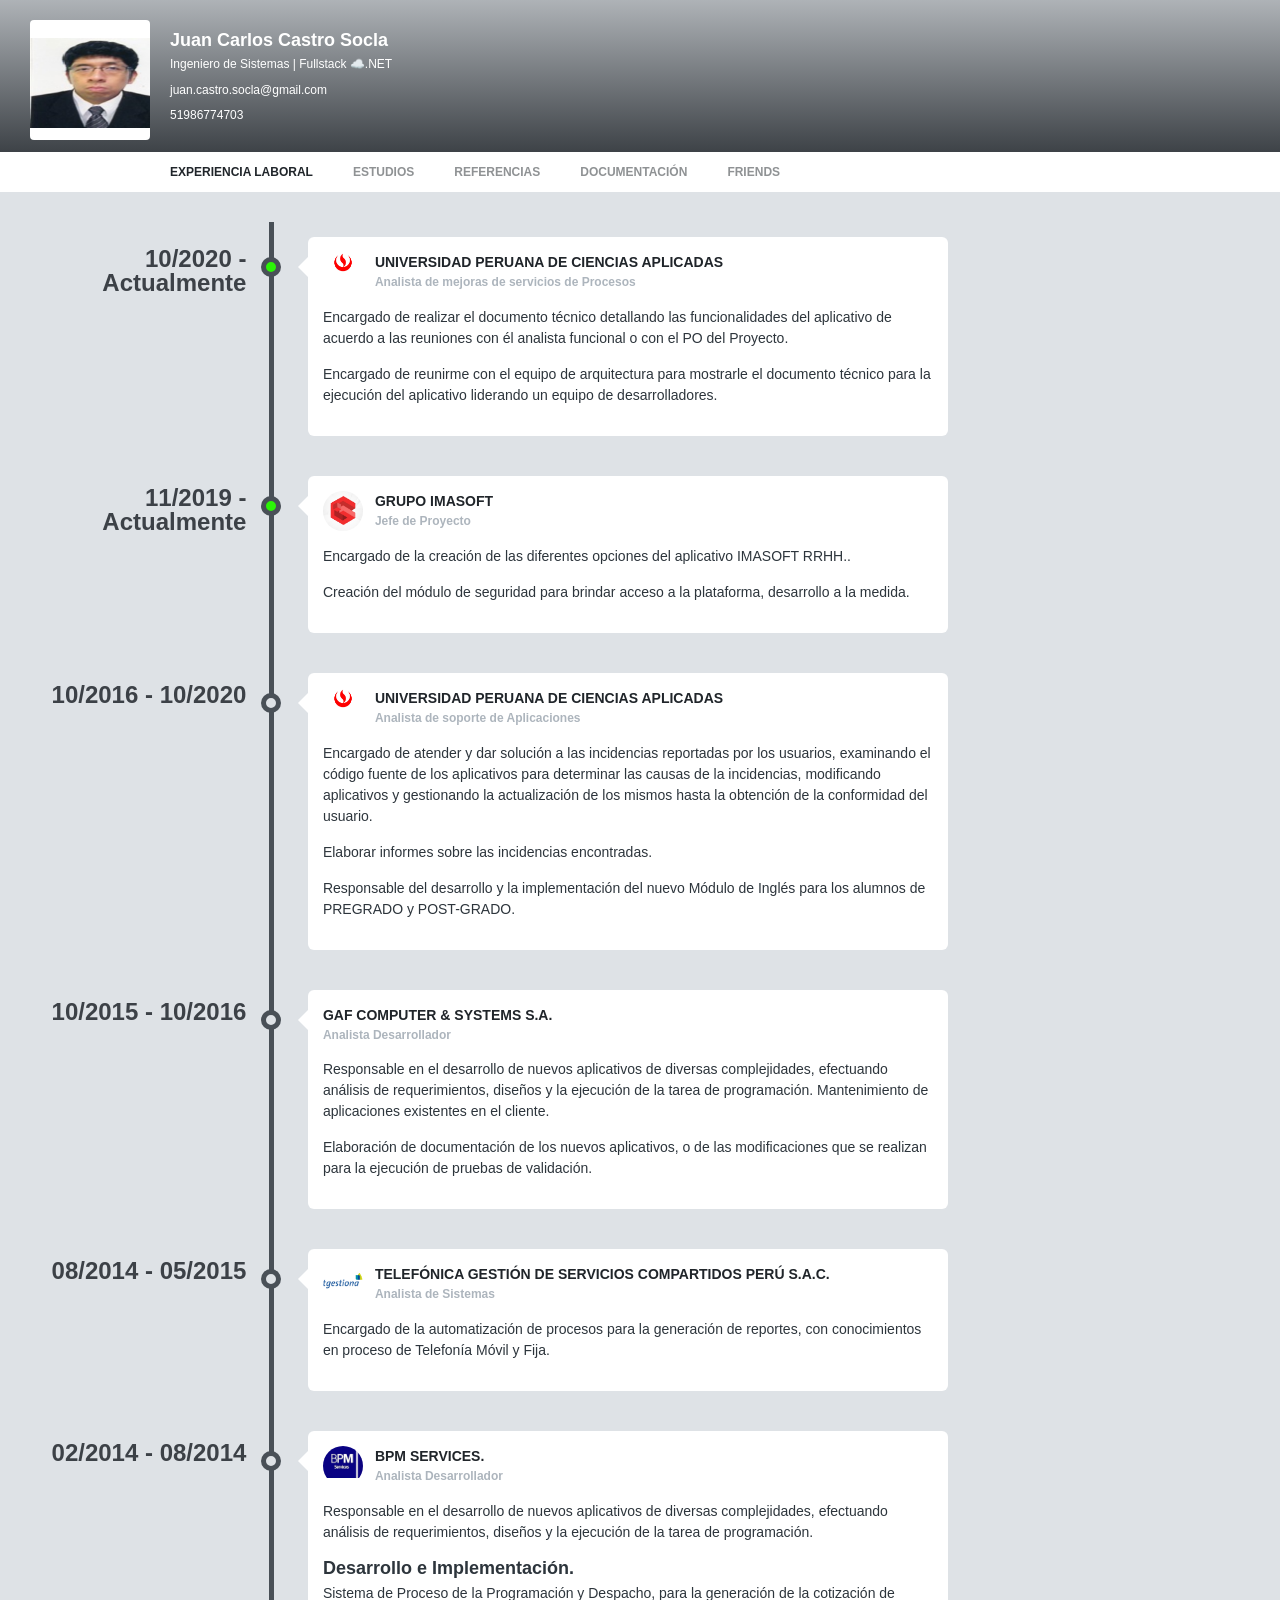
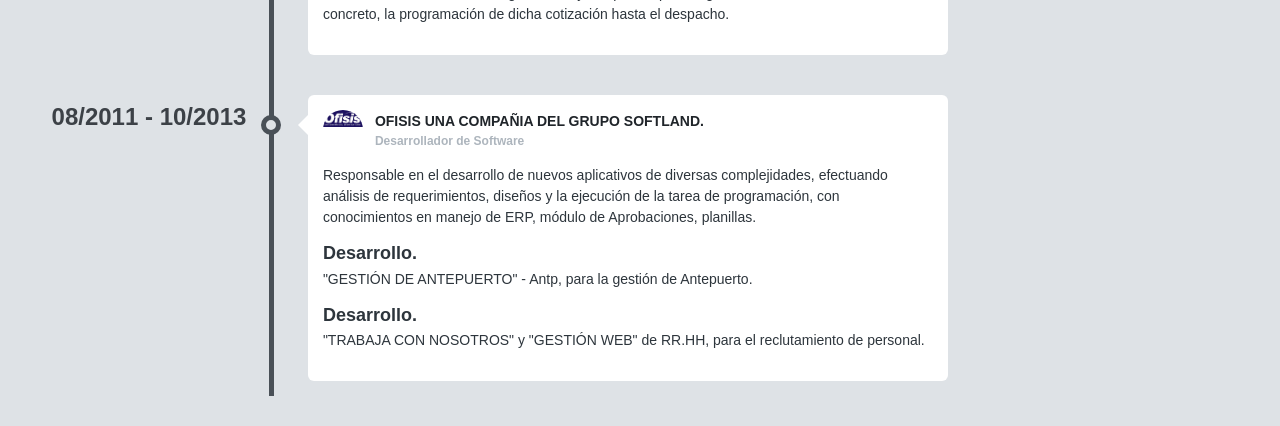
==== commit c12cb23c: "Acerca de mi" ====
--- a/index.html
+++ b/index.html
@@ -8,9 +8,13 @@
     <link href="estilos/app.min.css" rel="stylesheet" />
     <link href="estilos/superbox/superbox.min.css" rel="stylesheet" />
     <link href="estilos/lity/dist/lity.min.css" rel="stylesheet" />
-    <link href="estilos/override.css" rel="stylesheet" />
+    <link href="estilos/override.css" rel="stylesheet" /> 
+    
+    <script src="Scripts/jquery/dist/jquery.min.js"></script>
     <script src="Scripts/superbox/jquery.superbox.min.js"></script>
     <script src="Scripts/lity/dist/lity.min.js"></script>
+   
+    <script src="Scripts/profile.js"></script>
 
 </head>
 <body>
@@ -38,8 +42,8 @@
                       </svg> -->
                     <h4 class="mt-0 mb-1 ">Juan Carlos Castro Socla</h4>
                     <p class="mb-2">Ingeniero de Sistemas | Fullstack ☁️.NET</p>
-                    <p class="mb-2">Correo :  juan.castro.socla@gmail.com</p>
-                    <p class="mb-2">Celular :  51986774703</p>
+                    <p class="mb-2">juan.castro.socla@gmail.com</p>
+                    <p class="mb-2">51986774703</p>
                     <!-- <div>
                         <i class="fa fa-fw fa-lg fa-cog"></i> <span class="d-none d-xl-inline">General</span>
                     </div> -->
@@ -52,11 +56,11 @@
             <!-- END profile-header-content -->
             <!-- BEGIN profile-header-tab -->
             <ul class="profile-header-tab nav nav-tabs">
-                <li class="nav-item"><a href="#profile-laboral" class="nav-link active" data-bs-toggle="tab">EXPERIENCIA LABORAL</a></li>
-                <li class="nav-item"><a href="#profile-about" class="nav-link" data-bs-toggle="tab">ESTUDIOS</a></li>
-                <li class="nav-item"><a href="#profile-photos" class="nav-link" data-bs-toggle="tab">REFERENCIAS</a></li>
-                <li class="nav-item"><a href="#profile-videos" class="nav-link" data-bs-toggle="tab">DOCUMENTACIÓN</a></li>
-                <li class="nav-item"><a href="#profile-friends" class="nav-link" data-bs-toggle="tab">FRIENDS</a></li>
+                <li class="nav-item"><a href="#profile-laboral" id="profile-laboral-nav"  class="nav-link active" data-bs-toggle="tab">EXPERIENCIA LABORAL</a></li>
+                <li class="nav-item"><a href="#profile-about" id="profile-about-nav" class="nav-link" data-bs-toggle="tab">ESTUDIOS</a></li>
+                <li class="nav-item"><a href="#profile-photos" id="profile-photos-nav" class="nav-link" data-bs-toggle="tab">REFERENCIAS</a></li>
+                <li class="nav-item"><a href="#profile-videos" id="profile-videos-nav" class="nav-link" data-bs-toggle="tab">DOCUMENTACIÓN</a></li>
+                <li class="nav-item"><a href="#profile-friends" id="profile-friends-nav" class="nav-link" data-bs-toggle="tab">FRIENDS</a></li>
             </ul>
             <!-- END profile-header-tab -->
         </div>
@@ -233,7 +237,6 @@
                         <div class="timeline-content">
                             <!-- BEGIN timeline-header -->
                             <div class="timeline-header">
-                                <div class="userimage"><img src="/img/user/user-3.jpg" alt="" /></div>
                                 <div class="username">
                                     <a href="javascript:;">GAF COMPUTER & SYSTEMS S.A. <i class="fa fa-check-circle text-blue ms-1"></i></a>
                                     <div class="text-muted fs-12px">Analista Desarrollador <i class="fa fa-globe-americas opacity-5 ms-1"></i></div>
@@ -422,6 +425,37 @@
             <!-- END #profile-post tab -->
             <!-- BEGIN #profile-about tab -->
             <div class="tab-pane fade" id="profile-about">
+
+                <div class="timeline-about">
+                    <div class="timeline-item">
+                        <!-- BEGIN timeline-content -->
+                        <div class="timeline-content">
+                            <!-- BEGIN timeline-header -->
+                            <div class="timeline-header">
+                                <div class="userimage"><img src="images/logoUpc.png" alt="" /></div>
+                                <div class="username">
+                                    <a href="javascript:;">SOBRE MI <i class="fa fa-check-circle text-blue ms-1"></i></a>
+                                </div>
+                                
+                            </div>
+                            <!-- END timeline-header -->
+                
+                            <!-- BEGIN timeline-body -->
+                            <div class="timeline-body">
+                                <div class="mb-3">
+                                    <div class="mb-2">
+                                        Mi experiencia profesional abarca esencialmente en la creación de diferentes soluciones a medida de acuerdo al requerimiento del Negocio, desde el levantamiento de información, hasta la puesta en Producción desempeñandome como un FullStack. <br>
+                                        Siendo un profesional con sólida formación en valores, una persona minuciosa, proactiva y empeñosa con habilidadaes para trabajar en equipo y que gusta de lograr objetivos, con más de 7 años de experiencia.
+                                    </div>
+                                </div>
+                    
+                            </div>
+                            <!-- END timeline-body -->
+                        </div>
+                        <!-- END timeline-content -->
+                    </div>
+                </div>
+
                 <!-- BEGIN table -->
                 <div class="table-responsive form-inline">
                     <table class="table table-profile align-middle">
@@ -1102,7 +1136,7 @@
                     <div class="col-xl-4 col-lg-6 mb-1">
                         <div class="p-2 d-flex align-items-center card flex-row border-0 rounded">
                             <a href="javascript:;">
-                                <img src="/img/user/user-1.jpg" alt="" class="rounded" width="64" />
+                                <!-- <img src="/img/user/user-1.jpg" alt="" class="rounded" width="64" /> -->
                             </a>
                             <div class="flex-1 ps-3">
                                 <b class="text-dark">James Pittman</b>
@@ -1124,7 +1158,7 @@
                     <div class="col-xl-4 col-lg-6 mb-1">
                         <div class="p-2 d-flex align-items-center card flex-row border-0 rounded">
                             <a href="javascript:;">
-                                <img src="/img/user/user-2.jpg" alt="" class="rounded" width="64" />
+                                <!-- <img src="/img/user/user-2.jpg" alt="" class="rounded" width="64" /> -->
                             </a>
                             <div class="flex-1 ps-3">
                                 <b class="text-dark">Mitchell Ashcroft</b>
@@ -1146,7 +1180,7 @@
                     <div class="col-xl-4 col-lg-6 mb-1">
                         <div class="p-2 d-flex align-items-center card flex-row border-0 rounded">
                             <a href="javascript:;">
-                                <img src="/img/user/user-3.jpg" alt="" class="rounded" width="64" />
+                                <!-- <img src="/img/user/user-3.jpg" alt="" class="rounded" width="64" /> -->
                             </a>
                             <div class="flex-1 ps-3">
                                 <b class="text-dark">Ella Cabena</b>
@@ -1168,7 +1202,7 @@
                     <div class="col-xl-4 col-lg-6 mb-1">
                         <div class="p-2 d-flex align-items-center card flex-row border-0 rounded">
                             <a href="javascript:;">
-                                <img src="/img/user/user-4.jpg" alt="" class="rounded" width="64" />
+                                <!-- <img src="/img/user/user-4.jpg" alt="" class="rounded" width="64" /> -->
                             </a>
                             <div class="flex-1 ps-3">
                                 <b class="text-dark">Declan Dyson</b>
@@ -1190,7 +1224,7 @@
                     <div class="col-xl-4 col-lg-6 mb-1">
                         <div class="p-2 d-flex align-items-center card flex-row border-0 rounded">
                             <a href="javascript:;">
-                                <img src="/img/user/user-5.jpg" alt="" class="rounded" width="64" />
+                                <!-- <img src="/img/user/user-5.jpg" alt="" class="rounded" width="64" /> -->
                             </a>
                             <div class="flex-1 ps-3">
                                 <b class="text-dark">George Seyler</b>
@@ -1212,7 +1246,7 @@
                     <div class="col-xl-4 col-lg-6 mb-1">
                         <div class="p-2 d-flex align-items-center card flex-row border-0 rounded">
                             <a href="javascript:;">
-                                <img src="/img/user/user-6.jpg" alt="" class="rounded" width="64" />
+                                <!-- <img src="/img/user/user-6.jpg" alt="" class="rounded" width="64" /> -->
                             </a>
                             <div class="flex-1 ps-3">
                                 <b class="text-dark">Patrick Musgrove</b>
@@ -1234,7 +1268,7 @@
                     <div class="col-xl-4 col-lg-6 mb-1">
                         <div class="p-2 d-flex align-items-center card flex-row border-0 rounded">
                             <a href="javascript:;">
-                                <img src="/img/user/user-7.jpg" alt="" class="rounded" width="64" />
+                                <!-- <img src="/img/user/user-7.jpg" alt="" class="rounded" width="64" /> -->
                             </a>
                             <div class="flex-1 ps-3">
                                 <b class="text-dark">Taj Connal</b>
@@ -1256,7 +1290,7 @@
                     <div class="col-xl-4 col-lg-6 mb-1">
                         <div class="p-2 d-flex align-items-center card flex-row border-0 rounded">
                             <a href="javascript:;">
-                                <img src="/img/user/user-8.jpg" alt="" class="rounded" width="64" />
+                                <!-- <img src="/img/user/user-8.jpg" alt="" class="rounded" width="64" /> -->
                             </a>
                             <div class="flex-1 ps-3">
                                 <b class="text-dark">Laura Pollock</b>
@@ -1278,7 +1312,7 @@
                     <div class="col-xl-4 col-lg-6 mb-1">
                         <div class="p-2 d-flex align-items-center card flex-row border-0 rounded">
                             <a href="javascript:;">
-                                <img src="/img/user/user-9.jpg" alt="" class="rounded" width="64" />
+                                <!-- <img src="/img/user/user-9.jpg" alt="" class="rounded" width="64" /> -->
                             </a>
                             <div class="flex-1 ps-3">
                                 <b class="text-dark">Dakota Mannix</b>
@@ -1300,7 +1334,7 @@
                     <div class="col-xl-4 col-lg-6 mb-1">
                         <div class="p-2 d-flex align-items-center card flex-row border-0 rounded">
                             <a href="javascript:;">
-                                <img src="/img/user/user-10.jpg" alt="" class="rounded" width="64" />
+                                <!-- <img src="/img/user/user-10.jpg" alt="" class="rounded" width="64" /> -->
                             </a>
                             <div class="flex-1 ps-3">
                                 <b class="text-dark">Timothy Woolley</b>
@@ -1322,7 +1356,7 @@
                     <div class="col-xl-4 col-lg-6 mb-1">
                         <div class="p-2 d-flex align-items-center card flex-row border-0 rounded">
                             <a href="javascript:;">
-                                <img src="/img/user/user-11.jpg" alt="" class="rounded" width="64" />
+                                <!-- <img src="/img/user/user-11.jpg" alt="" class="rounded" width="64" /> -->
                             </a>
                             <div class="flex-1 ps-3">
                                 <b class="text-dark">Benjamin Congreve</b>
@@ -1344,7 +1378,7 @@
                     <div class="col-xl-4 col-lg-6 mb-1">
                         <div class="p-2 d-flex align-items-center card flex-row border-0 rounded">
                             <a href="javascript:;">
-                                <img src="/img/user/user-12.jpg" alt="" class="rounded" width="64" />
+                                <!-- <img src="/img/user/user-12.jpg" alt="" class="rounded" width="64" /> -->
                             </a>
                             <div class="flex-1 ps-3">
                                 <b class="text-dark">Mariam Maddock</b>
@@ -1366,7 +1400,7 @@
                     <div class="col-xl-4 col-lg-6 mb-1">
                         <div class="p-2 d-flex align-items-center card flex-row border-0 rounded">
                             <a href="javascript:;">
-                                <img src="/img/user/user-13.jpg" alt="" class="rounded" width="64" />
+                                <!-- <img src="/img/user/user-13.jpg" alt="" class="rounded" width="64" /> -->
                             </a>
                             <div class="flex-1 ps-3">
                                 <b class="text-dark">Blake Gerrald</b>
@@ -1388,7 +1422,7 @@
                     <div class="col-xl-4 col-lg-6 mb-1">
                         <div class="p-2 d-flex align-items-center card flex-row border-0 rounded">
                             <a href="javascript:;">
-                                <img src="/img/user/user-14.jpg" alt="" class="rounded" width="64" />
+                                <!-- <img src="/img/user/user-14.jpg" alt="" class="rounded" width="64" /> -->
                             </a>
                             <div class="flex-1 ps-3">
                                 <b class="text-dark">Gabrielle Bunton</b>
--- a/estilos/override.css
+++ b/estilos/override.css
@@ -45,3 +45,79 @@
     border-radius: 24px;
 }
 
+@media (max-width: 575.98px)
+{
+    .timeline .timeline-iconActive {
+        position: absolute;
+        width: 10%;
+        text-align: center;
+        top: 40px;
+        left: 45%;
+    }
+    
+}
+
+/*****/
+.timeline-about:before {
+    content: "";
+    position: absolute;
+    top: 5px;
+    bottom: 5px;
+    width: 5px;
+    left: 20%;
+    margin-left: -2.5px;
+}
+
+.timeline-about .timeline-item {
+    position: relative;
+    min-height: 50px;
+    padding: 20px 0;
+}
+.timeline-about .timeline-content {
+    background: var(--app-component-bg);
+    position: relative;
+    font-size: 14px;
+    max-width: 950px;
+    border-radius: 6px;
+    margin-left: 8%;
+}
+
+.timeline-about .timeline-header {
+    padding: 0.9375rem;
+    display: flex;
+    align-items: center;
+}
+
+.timeline-about img {
+    max-width: 100%;
+    display: block;
+}
+
+.timeline-about .timeline-header .userimage {
+    width: 40px;
+    height: 40px;
+    overflow: hidden;
+    border-radius: 36px;
+    margin-right: 0.75rem;
+}
+
+.timeline-about .timeline-header .username {
+    font-size: .875rem;
+    font-weight: 600;
+    color: var(--app-component-color);
+    flex: 1;
+}
+
+.timeline-about .timeline-header .username a {
+    color: var(--app-component-color);
+    text-decoration: none;
+}
+
+.timeline-about .timeline-body {
+    padding-right: 0.9375rem;
+    padding-bottom: 0.9375rem;
+    padding-left: 0.9375rem;
+}
+
+
+
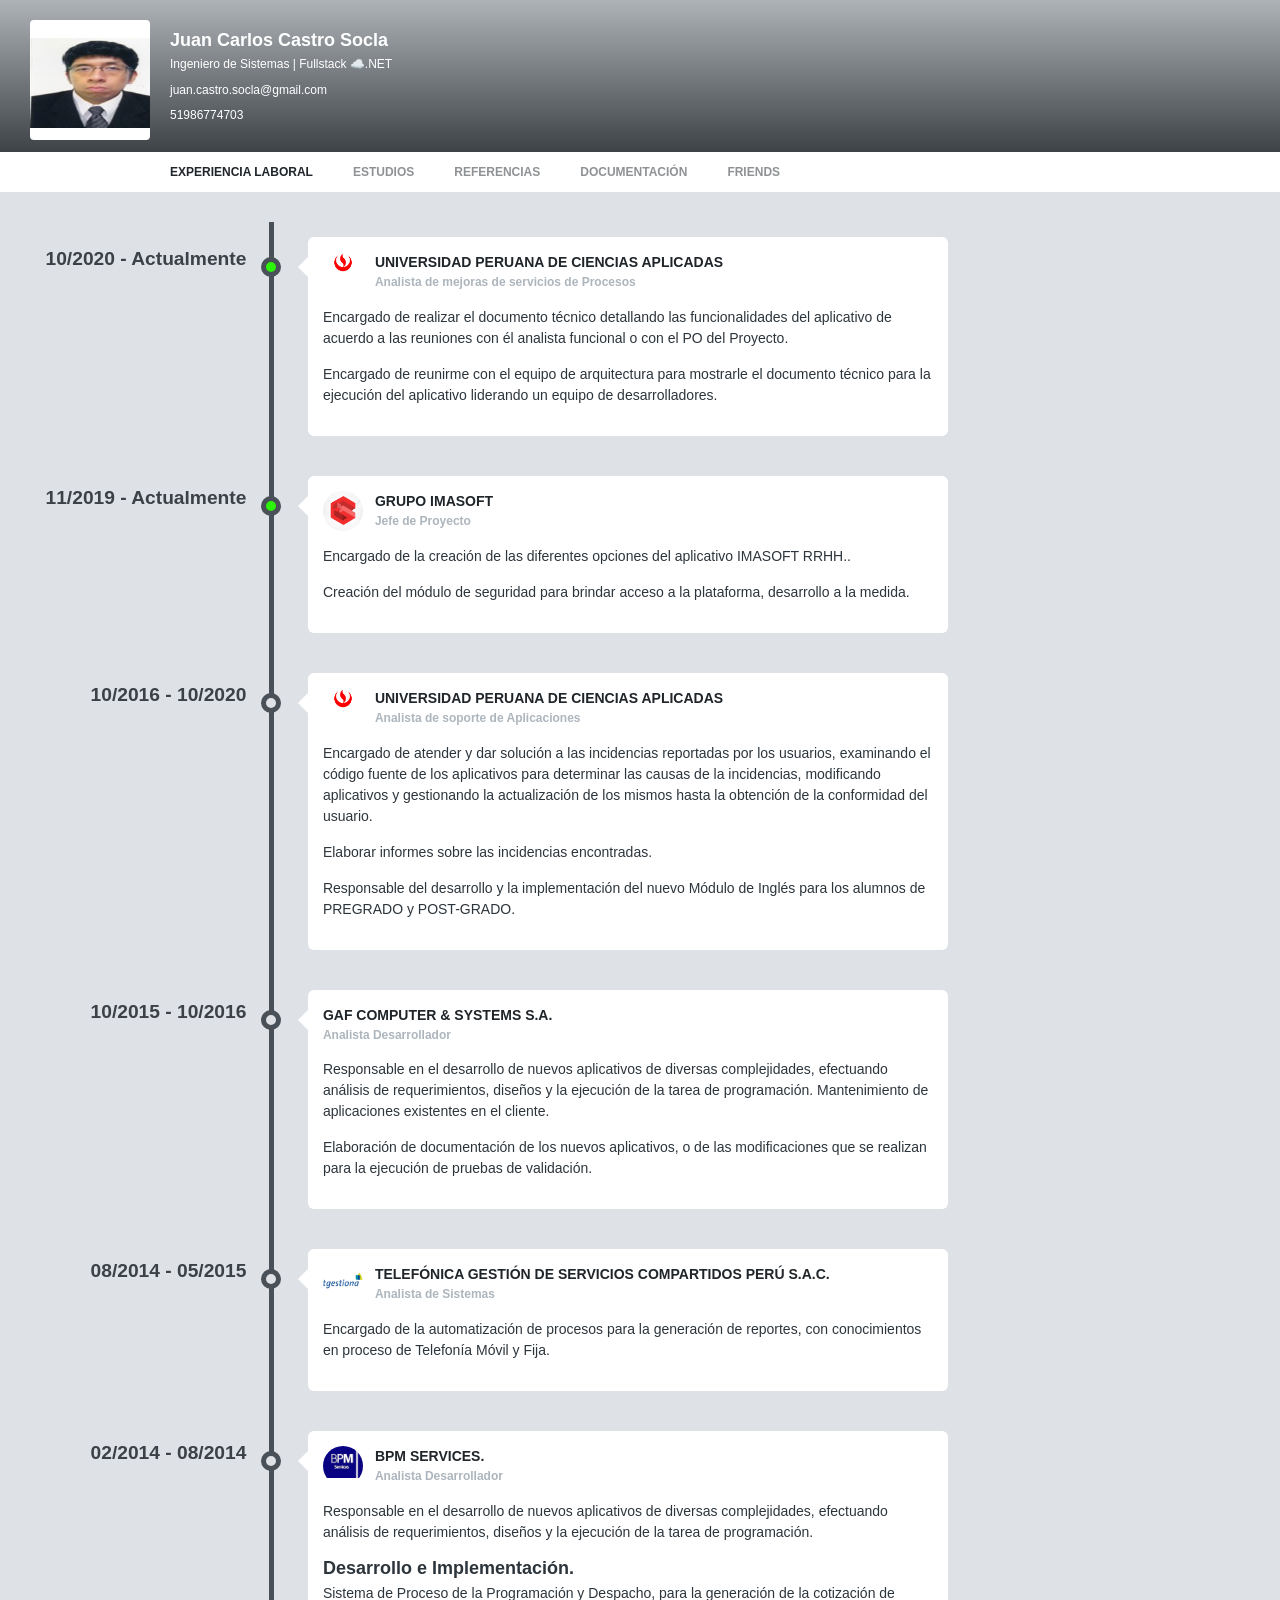
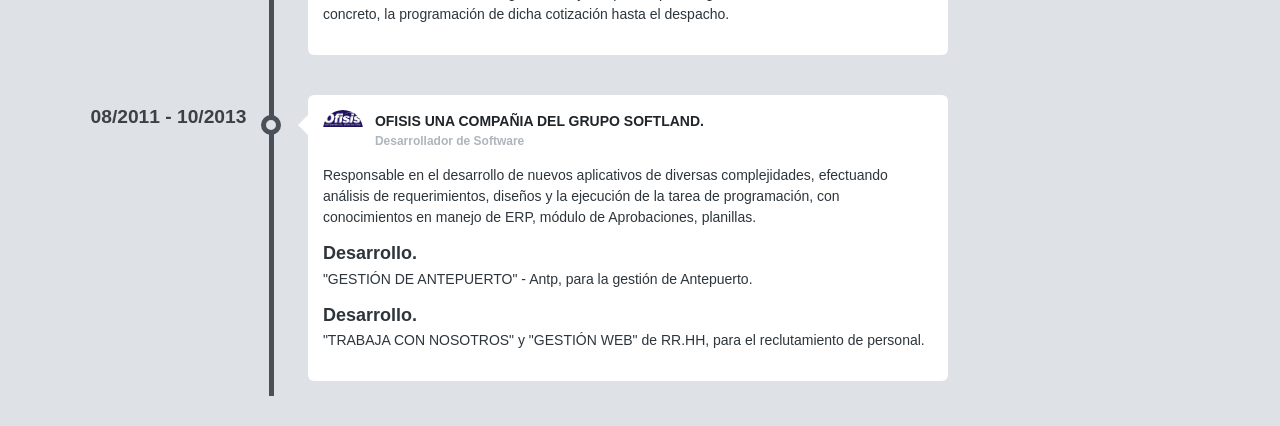
==== commit 34589319: "Estudios" ====
--- a/index.html
+++ b/index.html
@@ -444,137 +444,131 @@
                             <div class="timeline-body">
                                 <div class="mb-3">
                                     <div class="mb-2">
-                                        Mi experiencia profesional abarca esencialmente en la creación de diferentes soluciones a medida de acuerdo al requerimiento del Negocio, desde el levantamiento de información, hasta la puesta en Producción desempeñandome como un FullStack. <br>
+                                        Mi experiencia profesional abarca esencialmente la creación de diferentes soluciones a medida de acuerdo al requerimiento del Negocio, desde el levantamiento de información, hasta la puesta en Producción desempeñandome como FullStack. <br>
                                         Siendo un profesional con sólida formación en valores, una persona minuciosa, proactiva y empeñosa con habilidadaes para trabajar en equipo y que gusta de lograr objetivos, con más de 7 años de experiencia.
                                     </div>
                                 </div>
                     
+                                <div class="mb-3">
+                                    <div class="mb-2">
+                                        <span class="resaltar-texto">GitHub : </span><a href="https://github.com/JuanKaCS2910">Ir al GitHub</a>. <br>
+                                        <span class="resaltar-texto">Blog : </span><a href="https://helptutoriales.wordpress.com/">Ir al blog</a>.
+                                    </div>
+                                </div>
+
                             </div>
                             <!-- END timeline-body -->
                         </div>
+
+                    </div>
+                </div>
+                <div class="separador">
+                </div>
+
+                <div class="timeline-about">
+                    <div class="timeline-item">
+                        <!-- BEGIN timeline-content -->
+                        <div class="timeline-content">
+                            <!-- BEGIN timeline-header -->
+                            <div class="timeline-header">
+                                <div class="userimage"><img src="images/logoUpc.png" alt="" /></div>
+                                <div class="username">
+                                    <a href="javascript:;">ESTUDIOS UNIVERSITARIOS <i class="fa fa-check-circle text-blue ms-1"></i></a>
+                                </div>
+                            </div>
+                            <!-- END timeline-header -->
+                            
+                            <div class="timeline-estudios">
+
+                                <div class="timeline-estudios-item">
+                                    <div class="timeline-time">
+                                        <!-- <span class="date">today</span> -->
+                                        <span class="time">08/2020 - 04/2021</span>
+                                    </div>
+                                    <!-- END timeline-time -->
+                                    <!-- BEGIN timeline-icon -->
+                                    <div class="timeline-icon-est">
+                                        <a href="javascript:;" >&nbsp;</a>
+                                    </div>
+                                    <!-- END timeline-icon -->
+                                    <!-- BEGIN timeline-content -->
+                                    <div class="timeline-content">
+                                        <div class="timeline-header">
+                                            <div class="userimage"><img src="images/logoUpc.png" alt="" /></div>
+                                            <div class="username">
+                                                <a href="javascript:;">UNIVERSIDAD PERUANA DE CIENCIAS APLICADAS <i class="fa fa-check-circle text-blue ms-1"></i></a>
+                                                <div class="text-muted-estudios fs-12px">Maestría en Transformación digital en negocios (Online) <i class="fa fa-globe-americas opacity-5 ms-1"></i></div>
+                                            </div>
+                                            
+                                        </div>
+                                        
+                                    </div>
+                                </div>
+
+                                <div class="timeline-estudios-item">
+                                    <div class="timeline-time">
+                                        <!-- <span class="date">today</span> -->
+                                        <span class="time">08/2018 - 12/2018</span>
+                                    </div>
+                                    <!-- END timeline-time -->
+                                    <!-- BEGIN timeline-icon -->
+                                    <div class="timeline-icon-est">
+                                        <a href="javascript:;" >&nbsp;</a>
+                                    </div>
+                                    <!-- END timeline-icon -->
+                                    <!-- BEGIN timeline-content -->
+                                    <div class="timeline-content">
+                                        <div class="timeline-header">
+                                            <div class="userimage"><img src="images/logoUpc.png" alt="" /></div>
+                                            <div class="username">
+                                                <a href="javascript:;">UNIVERSIDAD PERUANA DE CIENCIAS APLICADAS <i class="fa fa-check-circle text-blue ms-1"></i></a>
+                                                <div class="text-muted-estudios fs-12px">Administración y Gerencia del Emprendimiento. <i class="fa fa-globe-americas opacity-5 ms-1"></i></div>
+                                            </div>
+                                            
+                                        </div>
+                                        
+                                    </div>
+                                </div>
+
+                                <div class="timeline-estudios-item">
+                                    <div class="timeline-time">
+                                        <!-- <span class="date">today</span> -->
+                                        <span class="time">03/2007 - 12/2011</span>
+                                    </div>
+                                    <!-- END timeline-time -->
+                                    <!-- BEGIN timeline-icon -->
+                                    <div class="timeline-icon-est">
+                                        <a href="javascript:;" >&nbsp;</a>
+                                    </div>
+                                    <!-- END timeline-icon -->
+                                    <!-- BEGIN timeline-content -->
+                                    <div class="timeline-content">
+                                        <div class="timeline-header">
+                                            <div class="userimage"><img src="images/logoUpc.png" alt="" /></div>
+                                            <div class="username">
+                                                <a href="javascript:;">UNIVERSIDAD NACIONAL FEDERICO VILLARREAL <i class="fa fa-check-circle text-blue ms-1"></i></a>
+                                                <div class="text-muted-estudios fs-12px">Ingeniería de Sistemas. <i class="fa fa-globe-americas opacity-5 ms-1"></i></div>
+                                            </div>
+                                            
+                                        </div>
+                                        
+                                    </div>
+                                </div>
+
+                            </div>
+                            
+                        </div>
                         <!-- END timeline-content -->
+
+                        
+
                     </div>
                 </div>
 
-                <!-- BEGIN table -->
-                <div class="table-responsive form-inline">
-                    <table class="table table-profile align-middle">
-                        <thead>
-                            <tr>
-                                <th></th>
-                                <th>
-                                    <h4>Sean Ngu <small>UXUI + Frontend Developer</small></h4>
-                                </th>
-                            </tr>
-                        </thead>
-                        <tbody>
-                            <tr class="highlight">
-                                <td class="field">Mood</td>
-                                <td><a href="javascript:;" class="text-decoration-none fw-bold"><i class="fa fa-plus fa-fw"></i> Add Mood Message</a></td>
-                            </tr>
-                            <tr class="divider">
-                                <td colspan="2"></td>
-                            </tr>
-                            <tr>
-                                <td class="field">Mobile</td>
-                                <td><i class="fa fa-mobile fa-lg me-5px"></i> +1-(847)- 367-8924 <a href="javascript:;" class="ms-5px text-decoration-none fw-bold"><i class="fa fa-plus fa-fw"></i> Edit</a></td>
-                            </tr>
-                            <tr>
-                                <td class="field">Home</td>
-                                <td><a href="javascript:;" class="text-decoration-none fw-bold"><i class="fa fa-plus fa-fw"></i> Add Number</a></td>
-                            </tr>
-                            <tr>
-                                <td class="field">Office</td>
-                                <td><a href="javascript:;" class="text-decoration-none fw-bold"><i class="fa fa-plus fa-fw"></i> Add Number</a></td>
-                            </tr>
-                            <tr class="divider">
-                                <td colspan="2"></td>
-                            </tr>
-                            <tr class="highlight">
-                                <td class="field">About Me</td>
-                                <td><a href="javascript:;" class="text-decoration-none fw-bold"><i class="fa fa-plus fa-fw"></i> Add Description</a></td>
-                            </tr>
-                            <tr class="divider">
-                                <td colspan="2"></td>
-                            </tr>
-                            <tr>
-                                <td class="field">Country/Region</td>
-                                <td>
-                                    <select class="form-select w-200px" name="region">
-                                        <option value="US" selected>United State</option>
-                                        <option value="AF">Afghanistan</option>
-                                        <option value="AL">Albania</option>
-                                        <option value="DZ">Algeria</option>
-                                        <option value="AS">American Samoa</option>
-                                        <option value="AD">Andorra</option>
-                                        <option value="AO">Angola</option>
-                                        <option value="AI">Anguilla</option>
-                                        <option value="AQ">Antarctica</option>
-                                        <option value="AG">Antigua and Barbuda</option>
-                                    </select>
-                                </td>
-                            </tr>
-                            <tr>
-                                <td class="field">City</td>
-                                <td>Los Angeles</td>
-                            </tr>
-                            <tr>
-                                <td class="field">State</td>
-                                <td><a href="javascript:;" class="text-decoration-none fw-bold"><i class="fa fa-plus fa-fw"></i> Add State</a></td>
-                            </tr>
-                            <tr>
-                                <td class="field">Website</td>
-                                <td><a href="javascript:;" class="text-decoration-none fw-bold"><i class="fa fa-plus fa-fw"></i> Add Webpage</a></td>
-                            </tr>
-                            <tr>
-                                <td class="field">Gender</td>
-                                <td>
-                                    <select class="form-select w-200px" name="gender">
-                                        <option value="male">Male</option>
-                                        <option value="female">Female</option>
-                                    </select>
-                                </td>
-                            </tr>
-                            <tr>
-                                <td class="field">Birthdate</td>
-                                <td>
-                                    <div class="d-flex align-items-center">
-                                        <select class="form-select w-80px" name="day">
-                                            <option value="04" selected>04</option>
-                                        </select>
-                                        <span class="mx-2">-</span>
-                                        <select class="form-select w-80px" name="month">
-                                            <option value="11" selected>11</option>
-                                        </select>
-                                        <span class="mx-2">-</span>
-                                        <select class="form-select w-100px" name="year">
-                                            <option value="1989" selected>1989</option>
-                                        </select>
-                                    </div>
-                                </td>
-                            </tr>
-                            <tr>
-                                <td class="field">Language</td>
-                                <td class="with-form-control">
-                                    <select class="form-select w-200px" name="language">
-                                        <option value="" selected>English</option>
-                                    </select>
-                                </td>
-                            </tr>
-                            <tr class="divider">
-                                <td colspan="2"></td>
-                            </tr>
-                            <tr class="highlight">
-                                <td class="field">&nbsp;</td>
-                                <td class="">
-                                    <button type="submit" class="btn btn-primary w-150px">Update</button>
-                                    <button type="submit" class="btn border-0 w-150px ms-5px">Cancel</button>
-                                </td>
-                            </tr>
-                        </tbody>
-                    </table>
+                <div class="separador">
                 </div>
-                <!-- END table -->
+
+            
             </div>
             <!-- END #profile-about tab -->
             <!-- BEGIN #profile-photos tab -->
@@ -902,8 +896,8 @@
                     </div>
                     <div class="superbox-list">
                         <a href="javascript:;" class="superbox-img">
-                            <img data-img="/img/gallery/gallery-54.jpg" />
-                            <span style="background: url(/img/gallery/gallery-54-thumb.jpg);"></span>
+                            <!-- <img data-img="/img/gallery/gallery-54.jpg" />
+                            <span style="background: url(/img/gallery/gallery-54-thumb.jpg);"></span> -->
                         </a>
                     </div>
                     <div class="superbox-list">
@@ -1444,7 +1438,6 @@
                 <!-- END row -->
             </div>
             <!-- END #profile-friends tab -->
-        </div>
         <!-- END tab-content -->
     </div>
     <!-- END profile-content -->
--- a/estilos/override.css
+++ b/estilos/override.css
@@ -7,6 +7,15 @@
     left: 0px;
     border-right-color: var(--app-component-bg);
 } */
+
+
+.timeline .timeline-time .time {
+    display: block;
+    font-weight: 600;
+    line-height: 24px;
+    font-size: 1.2rem;
+    color: rgba(var(--app-component-color-rgb),.85);
+}
 
 .foto-cv{
     margin-top: 15px;
@@ -83,7 +92,10 @@
 }
 
 .timeline-about .timeline-header {
-    padding: 0.9375rem;
+    padding-top: 0.4rem;
+    padding-right: 0.9375rem;
+    padding-bottom: 0.4rem;
+    padding-left: 0.9375rem;
     display: flex;
     align-items: center;
 }
@@ -95,7 +107,7 @@
 
 .timeline-about .timeline-header .userimage {
     width: 40px;
-    height: 40px;
+    /* height: 40px; */
     overflow: hidden;
     border-radius: 36px;
     margin-right: 0.75rem;
@@ -119,5 +131,123 @@
     padding-left: 0.9375rem;
 }
 
-
-
+/*******************************************/
+
+.separador{
+    border-top: 2px solid var(--app-component-table-separator-color);
+}
+
+/*******************************************/
+.resaltar-texto{
+    font-size: .875rem;
+    font-weight: 600;
+    color: var(--app-component-color);
+    flex: 1;
+}
+
+/*******************************************/
+.timeline-estudios:before {
+    content: "";
+    position: absolute;
+    top: 45px;
+    bottom: 5px;
+    width: 5px;
+    background: #adb5bd!important;
+    left: 20%;
+    margin-left: -2.5px;
+    /* z-index: 1; */
+}
+
+.timeline-estudios .timeline-estudios-item {
+    position: relative;
+    min-height: 50px;
+    padding: 10px 0;
+}
+
+.timeline-estudios .timeline-time .time {
+    display: block;
+    font-weight: 600;
+    line-height: 24px;
+    font-size: 1.0rem;
+    color: rgba(var(--app-component-color-rgb),.85);
+    padding: 20px;
+}
+
+.timeline-estudios .timeline-icon-est {
+    position: absolute;
+    width: 10%;
+    text-align: center;
+    top: 35px;
+    left: 15%;
+}
+
+.timeline-estudios .timeline-icon-est a {
+    text-decoration: none;
+    width: 20px;
+    height: 20px;
+    display: inline-block;
+    background: #fff;
+    line-height: 10px;
+    color: #fff;
+    font-size: 14px;
+    border: 5px solid #adb5bd!important;
+    transition: border-color .2s linear;
+    border-radius: 24px;
+    z-index: 2;
+    /* z-index: 2; */
+}
+
+.timeline-estudios .timeline-content {
+    /* background: var(--app-component-bg); */
+    background: #DEE2E6;
+    position: relative;
+    font-size: 14px;
+    max-width: 800px;
+    border-radius: 6px;
+    margin-left: 25%;
+    margin-top: -7%;
+    margin-right: 5%;
+}
+
+.timeline-estudios .timeline-header {
+    padding: 0.9375rem;
+    display: flex;
+    align-items: center;
+}
+
+.text-muted-estudios{
+    color: #0e78e3!important;
+}
+
+@media (max-width: 575.98px)
+{
+    .timeline-estudios:before {
+        left: 50%;
+    }
+    .timeline-estudios .timeline-time {
+        width: 50%;
+        text-align: right;
+        padding-right: 20px;
+    }
+
+    .timeline-estudios .timeline-content {
+        background: #DEE2E6;
+        position: relative;
+        font-size: 14px;
+        max-width: 950px;
+        border-radius: 6px;
+        margin-left: 5%;
+        margin-top: -7%;
+        margin-right: 2%;
+    }
+
+    .timeline-estudios .timeline-icon-est {
+        position: absolute;
+        width: 10%;
+        text-align: center;
+        top: 40px;
+        left: 45%;
+    }
+}
+
+
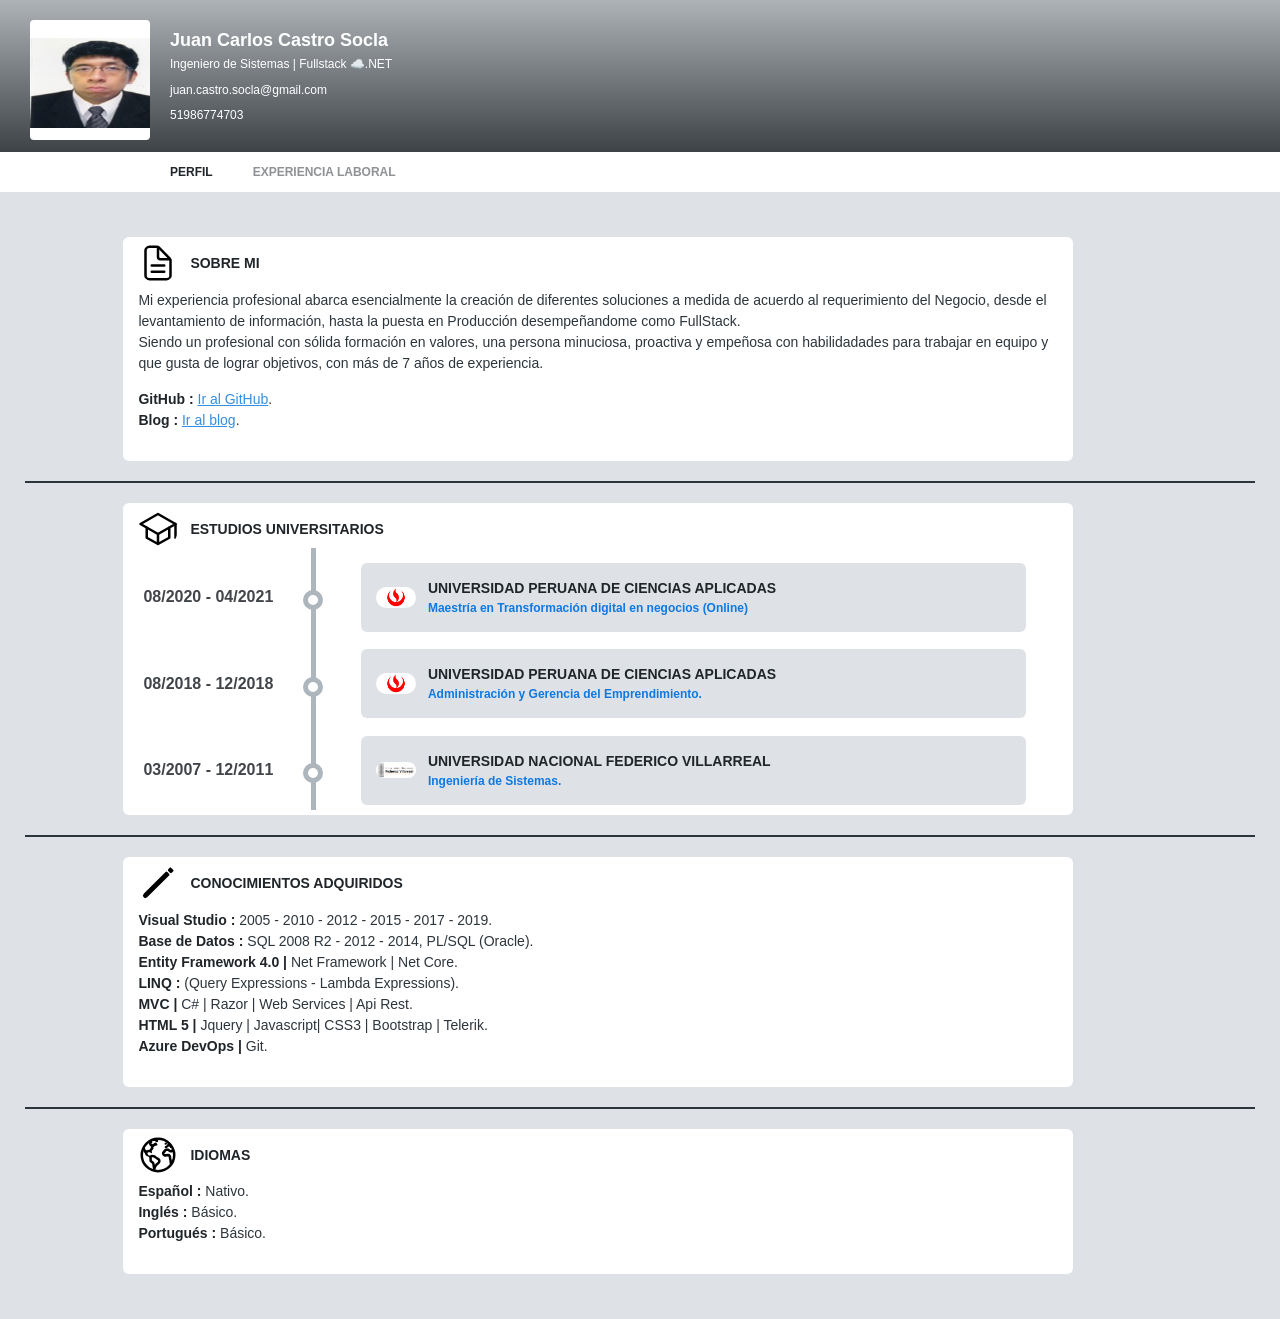
==== commit d6456220: "CV finalizado" ====
--- a/index.html
+++ b/index.html
@@ -5,11 +5,16 @@
     <meta http-equiv="X-UA-Compatible" content="IE=edge">
     <meta name="viewport" content="width=<device-width>, initial-scale=1.0">
     <title>Hoja de Vida</title>
+    
     <link href="estilos/app.min.css" rel="stylesheet" />
     <link href="estilos/superbox/superbox.min.css" rel="stylesheet" />
     <link href="estilos/lity/dist/lity.min.css" rel="stylesheet" />
     <link href="estilos/override.css" rel="stylesheet" /> 
     
+    <link rel="icon" type="image/svg" href="images/iconos/school-outline.svg" sizes="16x16">
+    <link rel="icon" type="image/svg" href="images/iconos/school-outline.svg" sizes="32x32">
+    <link rel="icon" type="image/svg" href="images/iconos/school-outline.svg" sizes="96x96">
+
     <script src="Scripts/jquery/dist/jquery.min.js"></script>
     <script src="Scripts/superbox/jquery.superbox.min.js"></script>
     <script src="Scripts/lity/dist/lity.min.js"></script>
@@ -56,11 +61,9 @@
             <!-- END profile-header-content -->
             <!-- BEGIN profile-header-tab -->
             <ul class="profile-header-tab nav nav-tabs">
-                <li class="nav-item"><a href="#profile-laboral" id="profile-laboral-nav"  class="nav-link active" data-bs-toggle="tab">EXPERIENCIA LABORAL</a></li>
-                <li class="nav-item"><a href="#profile-about" id="profile-about-nav" class="nav-link" data-bs-toggle="tab">ESTUDIOS</a></li>
-                <li class="nav-item"><a href="#profile-photos" id="profile-photos-nav" class="nav-link" data-bs-toggle="tab">REFERENCIAS</a></li>
-                <li class="nav-item"><a href="#profile-videos" id="profile-videos-nav" class="nav-link" data-bs-toggle="tab">DOCUMENTACIÓN</a></li>
-                <li class="nav-item"><a href="#profile-friends" id="profile-friends-nav" class="nav-link" data-bs-toggle="tab">FRIENDS</a></li>
+                <li class="nav-item"><a href="#profile-about" id="profile-about-nav" class="nav-link active" data-bs-toggle="tab">PERFIL</a></li>
+                <li class="nav-item"><a href="#profile-laboral" id="profile-laboral-nav"  class="nav-link" data-bs-toggle="tab">EXPERIENCIA LABORAL</a></li>
+                
             </ul>
             <!-- END profile-header-tab -->
         </div>
@@ -70,361 +73,9 @@
     <div class="profile-content">
         <!-- BEGIN tab-content -->
         <div class="tab-content p-0">
-            <!-- BEGIN #profile-post tab -->
-            <div class="tab-pane fade show active" id="profile-laboral">
-                <!-- BEGIN timeline -->
-                <div class="timeline">
-                    <!-- BEGIN timeline-item -->
-                    <div class="timeline-item">
-                        <!-- BEGIN timeline-time -->
-                        <div class="timeline-time">
-                            <!-- <span class="date">today</span> -->
-                            <span class="time">10/2020 - Actualmente</span>
-                        </div>
-                        <!-- END timeline-time -->
-                        <!-- BEGIN timeline-icon -->
-                        <div class="timeline-iconActive">
-                            <a href="javascript:;" >&nbsp;</a>
-                        </div>
-                        <!-- END timeline-icon -->
-                        <!-- BEGIN timeline-content -->
-                        <div class="timeline-content">
-                            <!-- BEGIN timeline-header -->
-                            <div class="timeline-header">
-                                <div class="userimage"><img src="images/logoUpc.png" alt="" /></div>
-                                <div class="username">
-                                    <a href="javascript:;">UNIVERSIDAD PERUANA DE CIENCIAS APLICADAS <i class="fa fa-check-circle text-blue ms-1"></i></a>
-                                    <div class="text-muted fs-12px">Analista de mejoras de servicios de Procesos <i class="fa fa-globe-americas opacity-5 ms-1"></i></div>
-                                </div>
-                                
-                            </div>
-                            <!-- END timeline-header -->
-                
-                            <!-- BEGIN timeline-body -->
-                            <div class="timeline-body">
-                                <div class="mb-3">
-                                    <div class="mb-2">
-                                        Encargado de realizar el documento técnico detallando las funcionalidades del aplicativo de acuerdo a las reuniones con él analista funcional o con el PO del Proyecto.
-                                    </div>
-                                   
-                                </div>
-                    
-                                <div class="mb-3">
-                                    <div class="mb-2">
-                                        Encargado de reunirme con el equipo de arquitectura para mostrarle el documento técnico para la ejecución del aplicativo liderando un equipo de desarrolladores.
-                                    </div>
-                                   
-                                </div>
-                                
-                            </div>
-                            <!-- END timeline-body -->
-                        </div>
-                        <!-- END timeline-content -->
-                    </div>
-                    <!-- END timeline-item -->
-
-                    <!-- BEGIN timeline-item -->
-                    <div class="timeline-item">
-                        <!-- BEGIN timeline-time -->
-                        <div class="timeline-time">
-                            <!-- <span class="date">yesterday</span> -->
-                            <span class="time">11/2019 - Actualmente</span>
-                        </div>
-                        <!-- END timeline-time -->
-                        <!-- BEGIN timeline-icon -->
-                        <div class="timeline-iconActive">
-                            <a href="javascript:;">&nbsp;</a>
-                        </div>
-                        <!-- END timeline-icon -->
-                        <!-- BEGIN timeline-content -->
-                        <div class="timeline-content">
-                            <!-- BEGIN timeline-header -->
-                            <div class="timeline-header">
-                                <div class="userimage"><img src="images/logoGrupoImasoft.jpg" alt="" /></div>
-                                <div class="username">
-                                    <a href="javascript:;">GRUPO IMASOFT</a>
-                                    <div class="text-muted fs-12px">Jefe de Proyecto <i class="fa fa-globe-americas opacity-5 ms-1"></i></div>
-                                </div>
-                                
-                            </div>
-                            <!-- END timeline-header -->
-                
-                            <!-- BEGIN timeline-body -->
-                            <div class="timeline-body">
-                                <!-- timeline-post -->
-                                <div class="mb-3">
-                                    <div class="mb-2">Encargado de la creación de las diferentes opciones del aplicativo IMASOFT RRHH..</div>
-                                </div>
-                    
-                                <div class="mb-3">
-                                    <div class="mb-2">Creación del módulo de seguridad para brindar acceso a la plataforma, desarrollo a la medida.</div>
-                                </div>
-
-                                <!-- <div class="mb-3">
-                                    <div class="mb-2">URL: http://grupoimasoftrh.com/.</div>
-                                </div> -->
-
-                            </div>
-                            <!-- END timeline-body -->
-                        </div>
-                        <!-- END timeline-content -->
-                    </div>
-                    <!-- END timeline-item -->
-
-                    <!-- BEGIN timeline-item -->
-                    <div class="timeline-item">
-                        <!-- BEGIN timeline-time -->
-                        <div class="timeline-time">
-                            <!-- <span class="date">yesterday</span> -->
-                            <span class="time">10/2016 - 10/2020</span>
-                        </div>
-                        <!-- END timeline-time -->
-                        <!-- BEGIN timeline-icon -->
-                        <div class="timeline-icon">
-                            <a href="javascript:;">&nbsp;</a>
-                        </div>
-                        <!-- END timeline-icon -->
-                        <!-- BEGIN timeline-content -->
-                        <div class="timeline-content">
-                            <!-- BEGIN timeline-header -->
-                            <div class="timeline-header">
-                                <div class="userimage"><img src="images/logoUpc.png" alt="" /></div>
-                                <div class="username">
-                                    <a href="javascript:;">UNIVERSIDAD PERUANA DE CIENCIAS APLICADAS</a>
-                                    <div class="text-muted fs-12px">Analista de soporte de Aplicaciones <i class="fa fa-globe-americas opacity-5 ms-1"></i></div>
-                                </div>
-                                
-                            </div>
-                            <!-- END timeline-header -->
-                
-                            <!-- BEGIN timeline-body -->
-                            <div class="timeline-body">
-                                <!-- timeline-post -->
-
-                                <div class="mb-3">
-                                    <div class="mb-2">Encargado de atender y dar solución a las incidencias reportadas por los usuarios, examinando el código fuente de los aplicativos para determinar las causas de la incidencias, modificando aplicativos y gestionando la actualización de los mismos hasta la obtención de la conformidad del usuario.</div>
-                                </div>
-                    
-                                <div class="mb-3">
-                                    <div class="mb-2">Elaborar informes sobre las incidencias encontradas.</div>
-                                </div>
-
-                                <div class="mb-3">
-                                    <div class="mb-2">Responsable del desarrollo y la implementación del nuevo Módulo de Inglés para los alumnos de PREGRADO y POST-GRADO.</div>
-                                </div> 
-                               
-
-                            </div>
-                            <!-- END timeline-body -->
-                        </div>
-                        <!-- END timeline-content -->
-                    </div>
-                    <!-- END timeline-item -->
-                    <!-- BEGIN timeline-item -->
-                    <div class="timeline-item">
-                        <!-- BEGIN timeline-time -->
-                        <div class="timeline-time">
-                            <!-- <span class="date">24 February 2021</span> -->
-                            <span class="time">10/2015 - 10/2016</span>
-                        </div>
-                        <!-- END timeline-time -->
-                        <!-- BEGIN timeline-icon -->
-                        <div class="timeline-icon">
-                            <a href="javascript:;">&nbsp;</a>
-                        </div>
-                        <!-- END timeline-icon -->
-                        <!-- BEGIN timeline-content -->
-                        <div class="timeline-content">
-                            <!-- BEGIN timeline-header -->
-                            <div class="timeline-header">
-                                <div class="username">
-                                    <a href="javascript:;">GAF COMPUTER & SYSTEMS S.A. <i class="fa fa-check-circle text-blue ms-1"></i></a>
-                                    <div class="text-muted fs-12px">Analista Desarrollador <i class="fa fa-globe-americas opacity-5 ms-1"></i></div>
-                                </div>
-                            </div>
-                            <!-- END timeline-header -->
-                            <!-- BEGIN timeline-body -->
-                            <div class="timeline-body">
-                                <!-- timeline-post -->
-                                <div class="mb-3">
-                                    <div class="mb-2">
-                                        Responsable en el desarrollo de nuevos aplicativos de diversas complejidades, 
-                                        efectuando análisis de requerimientos, diseños y la ejecución de la tarea de 
-                                        programación. Mantenimiento de aplicaciones existentes en el cliente.
-                                    </div>
-                                </div>
-                    
-                                <div class="mb-3">
-                                    <div class="mb-2">
-                                        Elaboración de documentación de los nuevos aplicativos, o de las modificaciones 
-                                        que se realizan para la ejecución de pruebas de validación.
-                                    </div>
-                                </div>
-
-                            </div>
-                            <!-- END timeline-body -->
-                        </div>
-                        <!-- END timeline-content -->
-                    </div>
-                    <!-- END timeline-item -->
-                    <!-- BEGIN timeline-item -->
-                    <div class="timeline-item">
-                        <!-- BEGIN timeline-time -->
-                        <div class="timeline-time">
-                            <!-- <span class="date">10 January 2021</span> -->
-                            <span class="time">08/2014 - 05/2015</span>
-                        </div>
-                        <!-- END timeline-time -->
-                        <!-- BEGIN timeline-icon -->
-                        <div class="timeline-icon">
-                            <a href="javascript:;">&nbsp;</a>
-                        </div>
-                        <!-- END timeline-icon -->
-                        <!-- BEGIN timeline-content -->
-                        <div class="timeline-content">
-                            <!-- BEGIN timeline-header -->
-                            <div class="timeline-header">
-                                <div class="userimage"><img src="images/logoTgestiona.png" alt="" /></div>
-                                <div class="username">
-                                    <a href="javascript:;">TELEFÓNICA GESTIÓN DE SERVICIOS COMPARTIDOS PERÚ S.A.C. <i class="fa fa-check-circle text-blue ms-1"></i></a>
-                                    <div class="text-muted fs-12px">Analista de Sistemas <i class="fa fa-globe-americas opacity-5 ms-1"></i></div>
-                                </div>
-                                
-                            </div>
-                            <!-- END timeline-header -->
-                            <!-- BEGIN timeline-body -->
-                            <div class="timeline-body">
-                                <!-- timeline-post -->
-                                <div class="mb-3">
-                                    <!-- <h4 class="mb-1">
-                                        795 Folsom Ave, Suite 600 San Francisco, CA 94107
-                                    </h4> -->
-                                    <div class="mb-2">
-                                        Encargado de la automatización de procesos para la generación de reportes, con conocimientos en proceso de Telefonía Móvil y Fija.
-                                    </div>
-                                    
-                                </div>
-                    
-                            </div>
-                            <!-- END timeline-body -->
-                        </div>
-                        <!-- END timeline-content -->
-                    </div>
-                    <!-- END timeline-item -->
-                    <!-- BEGIN timeline-item -->
-                    <div class="timeline-item">
-                        <!-- BEGIN timeline-time -->
-                        <div class="timeline-time">
-                            <!-- <span class="date">10 January 2021</span> -->
-                            <span class="time">02/2014 - 08/2014</span>
-                        </div>
-                        <!-- END timeline-time -->
-                        <!-- BEGIN timeline-icon -->
-                        <div class="timeline-icon">
-                            <a href="javascript:;">&nbsp;</a>
-                        </div>
-                        <!-- END timeline-icon -->
-                        <!-- BEGIN timeline-content -->
-                        <div class="timeline-content">
-                            <!-- BEGIN timeline-header -->
-                            <div class="timeline-header">
-                                <div class="userimage"><img src="images/logoBPMServices.jpg" alt="" /></div>
-                                <div class="username">
-                                    <a href="javascript:;">BPM SERVICES. <i class="fa fa-check-circle text-blue ms-1"></i></a>
-                                    <div class="text-muted fs-12px">Analista Desarrollador <i class="fa fa-globe-americas opacity-5 ms-1"></i></div>
-                                </div>
-                                
-                            </div>
-                            <!-- END timeline-header -->
-                            <!-- BEGIN timeline-body -->
-                            <div class="timeline-body">
-                                <!-- timeline-post -->
-                                <div class="mb-3">
-                                    <div class="mb-2">
-                                        Responsable en el desarrollo de nuevos aplicativos de diversas complejidades, efectuando análisis de requerimientos, diseños y la ejecución de la tarea de programación.
-                                    </div>
-                                </div>
-                    
-                                <div class="mb-3">
-                                    <h4 class="mb-1">
-                                        Desarrollo e Implementación.
-                                    </h4> 
-                                    <div class="mb-2">
-                                        Sistema de Proceso de la Programación y Despacho, para la generación de la cotización de concreto, la programación de dicha cotización hasta el despacho.
-                                    </div>
-                                </div>
-
-                            </div>
-                            <!-- END timeline-body -->
-                        </div>
-                        <!-- END timeline-content -->
-                    </div>
-                    <!-- END timeline-item -->
-
-                    <!-- BEGIN timeline-item -->
-                    <div class="timeline-item">
-                        <!-- BEGIN timeline-time -->
-                        <div class="timeline-time">
-                            <!-- <span class="date">10 January 2021</span> -->
-                            <span class="time">08/2011 - 10/2013</span>
-                        </div>
-                        <!-- END timeline-time -->
-                        <!-- BEGIN timeline-icon -->
-                        <div class="timeline-icon">
-                            <a href="javascript:;">&nbsp;</a>
-                        </div>
-                        <!-- END timeline-icon -->
-                        <!-- BEGIN timeline-content -->
-                        <div class="timeline-content">
-                            <!-- BEGIN timeline-header -->
-                            <div class="timeline-header">
-                                <div class="userimage"><img src="images/logoOfisis.png" alt="" /></div>
-                                <div class="username">
-                                    <a href="javascript:;">OFISIS UNA COMPAÑIA DEL GRUPO SOFTLAND. <i class="fa fa-check-circle text-blue ms-1"></i></a>
-                                    <div class="text-muted fs-12px">Desarrollador de Software <i class="fa fa-globe-americas opacity-5 ms-1"></i></div>
-                                </div>
-                                
-                            </div>
-                            <!-- END timeline-header -->
-                            <!-- BEGIN timeline-body -->
-                            <div class="timeline-body">
-                                <!-- timeline-post -->
-                                <div class="mb-3">
-                                    <div class="mb-2">
-                                        Responsable en el desarrollo de nuevos aplicativos de diversas complejidades, efectuando análisis de requerimientos, diseños y la ejecución de la tarea de programación, con conocimientos en manejo de ERP, módulo de Aprobaciones, planillas.
-                                    </div>
-                                </div>
-                    
-                                <div class="mb-3">
-                                    <h4 class="mb-1">
-                                        Desarrollo.
-                                    </h4> 
-                                    <div class="mb-2">
-                                        "GESTIÓN DE ANTEPUERTO" - Antp, para la gestión de Antepuerto.
-                                    </div>
-                                </div>
-
-                                <div class="mb-3">
-                                    <h4 class="mb-1">
-                                        Desarrollo.
-                                    </h4> 
-                                    <div class="mb-2">
-                                        "TRABAJA CON NOSOTROS" y "GESTIÓN WEB" de RR.HH, para el reclutamiento de personal.
-                                    </div>
-                                </div>
-
-                            </div>
-                            <!-- END timeline-body -->
-                        </div>
-                        <!-- END timeline-content -->
-                    </div>
-                    <!-- END timeline-item -->
-                </div>
-                <!-- END timeline -->
-            </div>
-            <!-- END #profile-post tab -->
-            <!-- BEGIN #profile-about tab -->
-            <div class="tab-pane fade" id="profile-about">
+
+             <!-- BEGIN #profile-about tab -->
+             <div class="tab-pane fade show active" id="profile-about">
 
                 <div class="timeline-about">
                     <div class="timeline-item">
@@ -432,7 +83,8 @@
                         <div class="timeline-content">
                             <!-- BEGIN timeline-header -->
                             <div class="timeline-header">
-                                <div class="userimage"><img src="images/logoUpc.png" alt="" /></div>
+                                <!-- <div class="userimage"><img src="images/logoUpc.png" alt="" /></div> -->
+                                <div class="userimage"><img src="images/iconos/document-text-outline.svg"></div>
                                 <div class="username">
                                     <a href="javascript:;">SOBRE MI <i class="fa fa-check-circle text-blue ms-1"></i></a>
                                 </div>
@@ -445,7 +97,7 @@
                                 <div class="mb-3">
                                     <div class="mb-2">
                                         Mi experiencia profesional abarca esencialmente la creación de diferentes soluciones a medida de acuerdo al requerimiento del Negocio, desde el levantamiento de información, hasta la puesta en Producción desempeñandome como FullStack. <br>
-                                        Siendo un profesional con sólida formación en valores, una persona minuciosa, proactiva y empeñosa con habilidadaes para trabajar en equipo y que gusta de lograr objetivos, con más de 7 años de experiencia.
+                                        Siendo un profesional con sólida formación en valores, una persona minuciosa, proactiva y empeñosa con habilidadades para trabajar en equipo y que gusta de lograr objetivos, con más de 7 años de experiencia.
                                     </div>
                                 </div>
                     
@@ -471,7 +123,7 @@
                         <div class="timeline-content">
                             <!-- BEGIN timeline-header -->
                             <div class="timeline-header">
-                                <div class="userimage"><img src="images/logoUpc.png" alt="" /></div>
+                                <div class="userimage"><img src="images/iconos/school-outline.svg"></div>
                                 <div class="username">
                                     <a href="javascript:;">ESTUDIOS UNIVERSITARIOS <i class="fa fa-check-circle text-blue ms-1"></i></a>
                                 </div>
@@ -544,7 +196,7 @@
                                     <!-- BEGIN timeline-content -->
                                     <div class="timeline-content">
                                         <div class="timeline-header">
-                                            <div class="userimage"><img src="images/logoUpc.png" alt="" /></div>
+                                            <div class="userimage"><img src="images/logo_Villarreal.png" alt="" /></div>
                                             <div class="username">
                                                 <a href="javascript:;">UNIVERSIDAD NACIONAL FEDERICO VILLARREAL <i class="fa fa-check-circle text-blue ms-1"></i></a>
                                                 <div class="text-muted-estudios fs-12px">Ingeniería de Sistemas. <i class="fa fa-globe-americas opacity-5 ms-1"></i></div>
@@ -560,884 +212,440 @@
                         </div>
                         <!-- END timeline-content -->
 
-                        
-
                     </div>
                 </div>
 
                 <div class="separador">
                 </div>
 
+                <div class="timeline-about">
+                    <div class="timeline-item">
+                        <!-- BEGIN timeline-content -->
+                        <div class="timeline-content">
+                            <!-- BEGIN timeline-header -->
+                            <div class="timeline-header">
+                                <div class="userimage"><img src="images/iconos/pencil-outline.svg"></div>
+                                <div class="username">
+                                    <a href="javascript:;">CONOCIMIENTOS ADQUIRIDOS <i class="fa fa-check-circle text-blue ms-1"></i></a>
+                                </div>
+                                
+                            </div>
+                            <!-- END timeline-header -->
+                
+                            <!-- BEGIN timeline-body -->
+                            <div class="timeline-body">
+                    
+                                <div class="mb-3">
+                                    <div class="mb-2">
+                                        <span class="resaltar-texto">Visual Studio : </span>2005 - 2010 - 2012 - 2015 - 2017 - 2019. <br>
+                                        <span class="resaltar-texto">Base de Datos : </span> SQL 2008 R2 - 2012 - 2014, PL/SQL (Oracle). <br>
+                                        <span class="resaltar-texto">Entity Framework 4.0 | </span>Net Framework | Net Core. <br>
+                                        <span class="resaltar-texto">LINQ : </span>(Query Expressions - Lambda Expressions). <br>
+                                        <span class="resaltar-texto">MVC | </span>C# | Razor | Web Services | Api Rest. <br>
+                                        <span class="resaltar-texto">HTML 5 | </span>Jquery | Javascript| CSS3 | Bootstrap | Telerik. <br>
+                                        <span class="resaltar-texto">Azure DevOps | </span>Git. <br>
+                                    </div>
+                                </div>
+
+                            </div>
+                            <!-- END timeline-body -->
+                        </div>
+
+                    </div>
+                </div>
+
+                <div class="separador">
+                </div>
+
+                <div class="timeline-about">
+                    <div class="timeline-item">
+                        <!-- BEGIN timeline-content -->
+                        <div class="timeline-content">
+                            <!-- BEGIN timeline-header -->
+                            <div class="timeline-header">
+                                <div class="userimage"><img src="images/iconos/earth-outline.svg"></div>
+                                <div class="username">
+                                    <a href="javascript:;">IDIOMAS <i class="fa fa-check-circle text-blue ms-1"></i></a>
+                                </div>
+                                
+                            </div>
+                            <!-- END timeline-header -->
+                
+                            <!-- BEGIN timeline-body -->
+                            <div class="timeline-body">
+                    
+                                <div class="mb-3">
+                                    <div class="mb-2">
+                                        <span class="resaltar-texto">Español  : </span>Nativo. <br>
+                                        <span class="resaltar-texto">Inglés : </span>Básico. <br>
+                                        <span class="resaltar-texto">Portugués : </span> Básico. <br>
+                                    </div>
+                                </div>
+
+                            </div>
+                            <!-- END timeline-body -->
+                        </div>
+
+                    </div>
+                </div>
             
             </div>
             <!-- END #profile-about tab -->
-            <!-- BEGIN #profile-photos tab -->
-            <div class="tab-pane fade" id="profile-photos">
-                <h4 class="mb-3">Photos (70)</h4>
-                <!-- BEGIN superbox -->
-                <div class="superbox " data-offset="50">
-                    <div class="superbox-list">
-                        <a href="javascript:;" class="superbox-img">
-                            <img data-img="/img/gallery/gallery-1.jpg" />
-                            <span style="background: url(/img/gallery/gallery-1-thumb.jpg);"></span>
-                        </a>
-                    </div>
-                    <div class="superbox-list">
-                        <a href="javascript:;" class="superbox-img">
-                            <img data-img="/img/gallery/gallery-2.jpg" />
-                            <span style="background: url(/img/gallery/gallery-2-thumb.jpg);"></span>
-                        </a>
-                    </div>
-                    <div class="superbox-list">
-                        <a href="javascript:;" class="superbox-img">
-                            <img data-img="/img/gallery/gallery-3.jpg" />
-                            <span style="background: url(/img/gallery/gallery-3-thumb.jpg);"></span>
-                        </a>
-                    </div>
-                    <div class="superbox-list">
-                        <a href="javascript:;" class="superbox-img">
-                            <img data-img="/img/gallery/gallery-4.jpg" />
-                            <span style="background: url(/img/gallery/gallery-4-thumb.jpg);"></span>
-                        </a>
-                    </div>
-                    <div class="superbox-list">
-                        <a href="javascript:;" class="superbox-img">
-                            <img data-img="/img/gallery/gallery-5.jpg" />
-                            <span style="background: url(/img/gallery/gallery-5-thumb.jpg);"></span>
-                        </a>
-                    </div>
-                    <div class="superbox-list">
-                        <a href="javascript:;" class="superbox-img">
-                            <img data-img="/img/gallery/gallery-6.jpg" />
-                            <span style="background: url(/img/gallery/gallery-6-thumb.jpg);"></span>
-                        </a>
-                    </div>
-                    <div class="superbox-list">
-                        <a href="javascript:;" class="superbox-img">
-                            <img data-img="/img/gallery/gallery-7.jpg" />
-                            <span style="background: url(/img/gallery/gallery-7-thumb.jpg);"></span>
-                        </a>
-                    </div>
-                    <div class="superbox-list">
-                        <a href="javascript:;" class="superbox-img">
-                            <img data-img="/img/gallery/gallery-8.jpg" />
-                            <span style="background: url(/img/gallery/gallery-8-thumb.jpg);"></span>
-                        </a>
-                    </div>
-                    <div class="superbox-list">
-                        <a href="javascript:;" class="superbox-img">
-                            <img data-img="/img/gallery/gallery-9.jpg" />
-                            <span style="background: url(/img/gallery/gallery-9-thumb.jpg);"></span>
-                        </a>
-                    </div>
-                    <div class="superbox-list">
-                        <a href="javascript:;" class="superbox-img">
-                            <img data-img="/img/gallery/gallery-10.jpg" />
-                            <span style="background: url(/img/gallery/gallery-10-thumb.jpg);"></span>
-                        </a>
-                    </div>
-                    <div class="superbox-list">
-                        <a href="javascript:;" class="superbox-img">
-                            <img data-img="/img/gallery/gallery-11.jpg" />
-                            <span style="background: url(/img/gallery/gallery-11-thumb.jpg);"></span>
-                        </a>
-                    </div>
-                    <div class="superbox-list">
-                        <a href="javascript:;" class="superbox-img">
-                            <img data-img="/img/gallery/gallery-12.jpg" />
-                            <span style="background: url(/img/gallery/gallery-12-thumb.jpg);"></span>
-                        </a>
-                    </div>
-                    <div class="superbox-list">
-                        <a href="javascript:;" class="superbox-img">
-                            <img data-img="/img/gallery/gallery-13.jpg" />
-                            <span style="background: url(/img/gallery/gallery-13-thumb.jpg);"></span>
-                        </a>
-                    </div>
-                    <div class="superbox-list">
-                        <a href="javascript:;" class="superbox-img">
-                            <img data-img="/img/gallery/gallery-14.jpg" />
-                            <span style="background: url(/img/gallery/gallery-14-thumb.jpg);"></span>
-                        </a>
-                    </div>
-                    <div class="superbox-list">
-                        <a href="javascript:;" class="superbox-img">
-                            <img data-img="/img/gallery/gallery-15.jpg" />
-                            <span style="background: url(/img/gallery/gallery-15-thumb.jpg);"></span>
-                        </a>
-                    </div>
-                    <div class="superbox-list">
-                        <a href="javascript:;" class="superbox-img">
-                            <img data-img="/img/gallery/gallery-16.jpg" />
-                            <span style="background: url(/img/gallery/gallery-16-thumb.jpg);"></span>
-                        </a>
-                    </div>
-                    <div class="superbox-list">
-                        <a href="javascript:;" class="superbox-img">
-                            <img data-img="/img/gallery/gallery-17.jpg" />
-                            <span style="background: url(/img/gallery/gallery-17-thumb.jpg);"></span>
-                        </a>
-                    </div>
-                    <div class="superbox-list">
-                        <a href="javascript:;" class="superbox-img">
-                            <img data-img="/img/gallery/gallery-18.jpg" />
-                            <span style="background: url(/img/gallery/gallery-18-thumb.jpg);"></span>
-                        </a>
-                    </div>
-                    <div class="superbox-list">
-                        <a href="javascript:;" class="superbox-img">
-                            <img data-img="/img/gallery/gallery-19.jpg" />
-                            <span style="background: url(/img/gallery/gallery-19-thumb.jpg);"></span>
-                        </a>
-                    </div>
-                    <div class="superbox-list">
-                        <a href="javascript:;" class="superbox-img">
-                            <img data-img="/img/gallery/gallery-20.jpg" />
-                            <span style="background: url(/img/gallery/gallery-20-thumb.jpg);"></span>
-                        </a>
-                    </div>
-                    <div class="superbox-list">
-                        <a href="javascript:;" class="superbox-img">
-                            <img data-img="/img/gallery/gallery-21.jpg" />
-                            <span style="background: url(/img/gallery/gallery-21-thumb.jpg);"></span>
-                        </a>
-                    </div>
-                    <div class="superbox-list">
-                        <a href="javascript:;" class="superbox-img">
-                            <img data-img="/img/gallery/gallery-22.jpg" />
-                            <span style="background: url(/img/gallery/gallery-22-thumb.jpg);"></span>
-                        </a>
-                    </div>
-                    <div class="superbox-list">
-                        <a href="javascript:;" class="superbox-img">
-                            <img data-img="/img/gallery/gallery-23.jpg" />
-                            <span style="background: url(/img/gallery/gallery-23-thumb.jpg);"></span>
-                        </a>
-                    </div>
-                    <div class="superbox-list">
-                        <a href="javascript:;" class="superbox-img">
-                            <img data-img="/img/gallery/gallery-24.jpg" />
-                            <span style="background: url(/img/gallery/gallery-24-thumb.jpg);"></span>
-                        </a>
-                    </div>
-                    <div class="superbox-list">
-                        <a href="javascript:;" class="superbox-img">
-                            <img data-img="/img/gallery/gallery-25.jpg" />
-                            <span style="background: url(/img/gallery/gallery-25-thumb.jpg);"></span>
-                        </a>
-                    </div>
-                    <div class="superbox-list">
-                        <a href="javascript:;" class="superbox-img">
-                            <img data-img="/img/gallery/gallery-26.jpg" />
-                            <span style="background: url(/img/gallery/gallery-26-thumb.jpg);"></span>
-                        </a>
-                    </div>
-                    <div class="superbox-list">
-                        <a href="javascript:;" class="superbox-img">
-                            <img data-img="/img/gallery/gallery-27.jpg" />
-                            <span style="background: url(/img/gallery/gallery-27-thumb.jpg);"></span>
-                        </a>
-                    </div>
-                    <div class="superbox-list">
-                        <a href="javascript:;" class="superbox-img">
-                            <img data-img="/img/gallery/gallery-28.jpg" />
-                            <span style="background: url(/img/gallery/gallery-28-thumb.jpg);"></span>
-                        </a>
-                    </div>
-                    <div class="superbox-list">
-                        <a href="javascript:;" class="superbox-img">
-                            <img data-img="/img/gallery/gallery-29.jpg" />
-                            <span style="background: url(/img/gallery/gallery-29-thumb.jpg);"></span>
-                        </a>
-                    </div>
-                    <div class="superbox-list">
-                        <a href="javascript:;" class="superbox-img">
-                            <img data-img="/img/gallery/gallery-30.jpg" />
-                            <span style="background: url(/img/gallery/gallery-30-thumb.jpg);"></span>
-                        </a>
-                    </div>
-                    <div class="superbox-list">
-                        <a href="javascript:;" class="superbox-img">
-                            <img data-img="/img/gallery/gallery-31.jpg" />
-                            <span style="background: url(/img/gallery/gallery-31-thumb.jpg);"></span>
-                        </a>
-                    </div>
-                    <div class="superbox-list">
-                        <a href="javascript:;" class="superbox-img">
-                            <img data-img="/img/gallery/gallery-32.jpg" />
-                            <span style="background: url(/img/gallery/gallery-32-thumb.jpg);"></span>
-                        </a>
-                    </div>
-                    <div class="superbox-list">
-                        <a href="javascript:;" class="superbox-img">
-                            <img data-img="/img/gallery/gallery-33.jpg" />
-                            <span style="background: url(/img/gallery/gallery-33-thumb.jpg);"></span>
-                        </a>
-                    </div>
-                    <div class="superbox-list">
-                        <a href="javascript:;" class="superbox-img">
-                            <img data-img="/img/gallery/gallery-34.jpg" />
-                            <span style="background: url(/img/gallery/gallery-34-thumb.jpg);"></span>
-                        </a>
-                    </div>
-                    <div class="superbox-list">
-                        <a href="javascript:;" class="superbox-img">
-                            <img data-img="/img/gallery/gallery-35.jpg" />
-                            <span style="background: url(/img/gallery/gallery-35-thumb.jpg);"></span>
-                        </a>
-                    </div>
-                    <div class="superbox-list">
-                        <a href="javascript:;" class="superbox-img">
-                            <img data-img="/img/gallery/gallery-36.jpg" />
-                            <span style="background: url(/img/gallery/gallery-36-thumb.jpg);"></span>
-                        </a>
-                    </div>
-                    <div class="superbox-list">
-                        <a href="javascript:;" class="superbox-img">
-                            <img data-img="/img/gallery/gallery-37.jpg" />
-                            <span style="background: url(/img/gallery/gallery-37-thumb.jpg);"></span>
-                        </a>
-                    </div>
-                    <div class="superbox-list">
-                        <a href="javascript:;" class="superbox-img">
-                            <img data-img="/img/gallery/gallery-38.jpg" />
-                            <span style="background: url(/img/gallery/gallery-38-thumb.jpg);"></span>
-                        </a>
-                    </div>
-                    <div class="superbox-list">
-                        <a href="javascript:;" class="superbox-img">
-                            <img data-img="/img/gallery/gallery-39.jpg" />
-                            <span style="background: url(/img/gallery/gallery-39-thumb.jpg);"></span>
-                        </a>
-                    </div>
-                    <div class="superbox-list">
-                        <a href="javascript:;" class="superbox-img">
-                            <img data-img="/img/gallery/gallery-40.jpg" />
-                            <span style="background: url(/img/gallery/gallery-40-thumb.jpg);"></span>
-                        </a>
-                    </div>
-                    <div class="superbox-list">
-                        <a href="javascript:;" class="superbox-img">
-                            <img data-img="/img/gallery/gallery-41.jpg" />
-                            <span style="background: url(/img/gallery/gallery-41-thumb.jpg);"></span>
-                        </a>
-                    </div>
-                    <div class="superbox-list">
-                        <a href="javascript:;" class="superbox-img">
-                            <img data-img="/img/gallery/gallery-42.jpg" />
-                            <span style="background: url(/img/gallery/gallery-42-thumb.jpg);"></span>
-                        </a>
-                    </div>
-                    <div class="superbox-list">
-                        <a href="javascript:;" class="superbox-img">
-                            <img data-img="/img/gallery/gallery-43.jpg" />
-                            <span style="background: url(/img/gallery/gallery-43-thumb.jpg);"></span>
-                        </a>
-                    </div>
-                    <div class="superbox-list">
-                        <a href="javascript:;" class="superbox-img">
-                            <img data-img="/img/gallery/gallery-44.jpg" />
-                            <span style="background: url(/img/gallery/gallery-44-thumb.jpg);"></span>
-                        </a>
-                    </div>
-                    <div class="superbox-list">
-                        <a href="javascript:;" class="superbox-img">
-                            <img data-img="/img/gallery/gallery-45.jpg" />
-                            <span style="background: url(/img/gallery/gallery-45-thumb.jpg);"></span>
-                        </a>
-                    </div>
-                    <div class="superbox-list">
-                        <a href="javascript:;" class="superbox-img">
-                            <img data-img="/img/gallery/gallery-46.jpg" />
-                            <span style="background: url(/img/gallery/gallery-46-thumb.jpg);"></span>
-                        </a>
-                    </div>
-                    <div class="superbox-list">
-                        <a href="javascript:;" class="superbox-img">
-                            <img data-img="/img/gallery/gallery-47.jpg" />
-                            <span style="background: url(/img/gallery/gallery-47-thumb.jpg);"></span>
-                        </a>
-                    </div>
-                    <div class="superbox-list">
-                        <a href="javascript:;" class="superbox-img">
-                            <img data-img="/img/gallery/gallery-48.jpg" />
-                            <span style="background: url(/img/gallery/gallery-48-thumb.jpg);"></span>
-                        </a>
-                    </div>
-                    <div class="superbox-list">
-                        <a href="javascript:;" class="superbox-img">
-                            <img data-img="/img/gallery/gallery-49.jpg" />
-                            <span style="background: url(/img/gallery/gallery-49-thumb.jpg);"></span>
-                        </a>
-                    </div>
-                    <div class="superbox-list">
-                        <a href="javascript:;" class="superbox-img">
-                            <img data-img="/img/gallery/gallery-50.jpg" />
-                            <span style="background: url(/img/gallery/gallery-50-thumb.jpg);"></span>
-                        </a>
-                    </div>
-                    <div class="superbox-list">
-                        <a href="javascript:;" class="superbox-img">
-                            <img data-img="/img/gallery/gallery-51.jpg" />
-                            <span style="background: url(/img/gallery/gallery-51-thumb.jpg);"></span>
-                        </a>
-                    </div>
-                    <div class="superbox-list">
-                        <a href="javascript:;" class="superbox-img">
-                            <img data-img="/img/gallery/gallery-52.jpg" />
-                            <span style="background: url(/img/gallery/gallery-52-thumb.jpg);"></span>
-                        </a>
-                    </div>
-                    <div class="superbox-list">
-                        <a href="javascript:;" class="superbox-img">
-                            <img data-img="/img/gallery/gallery-53.jpg" />
-                            <span style="background: url(/img/gallery/gallery-53-thumb.jpg);"></span>
-                        </a>
-                    </div>
-                    <div class="superbox-list">
-                        <a href="javascript:;" class="superbox-img">
-                            <!-- <img data-img="/img/gallery/gallery-54.jpg" />
-                            <span style="background: url(/img/gallery/gallery-54-thumb.jpg);"></span> -->
-                        </a>
-                    </div>
-                    <div class="superbox-list">
-                        <a href="javascript:;" class="superbox-img">
-                            <img data-img="/img/gallery/gallery-55.jpg" />
-                            <span style="background: url(/img/gallery/gallery-55-thumb.jpg);"></span>
-                        </a>
-                    </div>
-                    <div class="superbox-list">
-                        <a href="javascript:;" class="superbox-img">
-                            <img data-img="/img/gallery/gallery-56.jpg" />
-                            <span style="background: url(/img/gallery/gallery-56-thumb.jpg);"></span>
-                        </a>
-                    </div>
-                    <div class="superbox-list">
-                        <a href="javascript:;" class="superbox-img">
-                            <img data-img="/img/gallery/gallery-57.jpg" />
-                            <span style="background: url(/img/gallery/gallery-57-thumb.jpg);"></span>
-                        </a>
-                    </div>
-                    <div class="superbox-list">
-                        <a href="javascript:;" class="superbox-img">
-                            <img data-img="/img/gallery/gallery-58.jpg" />
-                            <span style="background: url(/img/gallery/gallery-58-thumb.jpg);"></span>
-                        </a>
-                    </div>
-                    <div class="superbox-list">
-                        <a href="javascript:;" class="superbox-img">
-                            <img data-img="/img/gallery/gallery-59.jpg" />
-                            <span style="background: url(/img/gallery/gallery-59-thumb.jpg);"></span>
-                        </a>
-                    </div>
-                    <div class="superbox-list">
-                        <a href="javascript:;" class="superbox-img">
-                            <img data-img="/img/gallery/gallery-60.jpg" />
-                            <span style="background: url(/img/gallery/gallery-60-thumb.jpg);"></span>
-                        </a>
-                    </div>
-                    <div class="superbox-list">
-                        <a href="javascript:;" class="superbox-img">
-                            <img data-img="/img/gallery/gallery-61.jpg" />
-                            <span style="background: url(/img/gallery/gallery-61-thumb.jpg);"></span>
-                        </a>
-                    </div>
-                    <div class="superbox-list">
-                        <a href="javascript:;" class="superbox-img">
-                            <img data-img="/img/gallery/gallery-62.jpg" />
-                            <span style="background: url(/img/gallery/gallery-62-thumb.jpg);"></span>
-                        </a>
-                    </div>
-                    <div class="superbox-list">
-                        <a href="javascript:;" class="superbox-img">
-                            <img data-img="/img/gallery/gallery-63.jpg" />
-                            <span style="background: url(/img/gallery/gallery-63-thumb.jpg);"></span>
-                        </a>
-                    </div>
-                    <div class="superbox-list">
-                        <a href="javascript:;" class="superbox-img">
-                            <img data-img="/img/gallery/gallery-64.jpg" />
-                            <span style="background: url(/img/gallery/gallery-64-thumb.jpg);"></span>
-                        </a>
-                    </div>
-                    <div class="superbox-list">
-                        <a href="javascript:;" class="superbox-img">
-                            <img data-img="/img/gallery/gallery-65.jpg" />
-                            <span style="background: url(/img/gallery/gallery-65-thumb.jpg);"></span>
-                        </a>
-                    </div>
-                    <div class="superbox-list">
-                        <a href="javascript:;" class="superbox-img">
-                            <img data-img="/img/gallery/gallery-66.jpg" />
-                            <span style="background: url(/img/gallery/gallery-66-thumb.jpg);"></span>
-                        </a>
-                    </div>
-                    <div class="superbox-list">
-                        <a href="javascript:;" class="superbox-img">
-                            <img data-img="/img/gallery/gallery-67.jpg" />
-                            <span style="background: url(/img/gallery/gallery-67-thumb.jpg);"></span>
-                        </a>
-                    </div>
-                    <div class="superbox-list">
-                        <a href="javascript:;" class="superbox-img">
-                            <img data-img="/img/gallery/gallery-68.jpg" />
-                            <span style="background: url(/img/gallery/gallery-68-thumb.jpg);"></span>
-                        </a>
-                    </div>
-                    <div class="superbox-list">
-                        <a href="javascript:;" class="superbox-img">
-                            <img data-img="/img/gallery/gallery-69.jpg" />
-                            <span style="background: url(/img/gallery/gallery-69-thumb.jpg);"></span>
-                        </a>
-                    </div>
-                    <div class="superbox-list">
-                        <a href="javascript:;" class="superbox-img">
-                            <img data-img="/img/gallery/gallery-70.jpg" />
-                            <span style="background: url(/img/gallery/gallery-70-thumb.jpg);"></span>
-                        </a>
-                    </div>
-                </div>
-                <!-- END superbox -->
+
+            <!-- BEGIN #profile-post tab -->
+            <div class="tab-pane fade" id="profile-laboral">
+                <!-- BEGIN timeline -->
+                <div class="timeline">
+                    <!-- BEGIN timeline-item -->
+                    <div class="timeline-item">
+                        <!-- BEGIN timeline-time -->
+                        <div class="timeline-time">
+                            <!-- <span class="date">today</span> -->
+                            <span class="time">10/2020 - Actualmente</span>
+                        </div>
+                        <!-- END timeline-time -->
+                        <!-- BEGIN timeline-icon -->
+                        <div class="timeline-iconActive">
+                            <a href="javascript:;" >&nbsp;</a>
+                        </div>
+                        <!-- END timeline-icon -->
+                        <!-- BEGIN timeline-content -->
+                        <div class="timeline-content">
+                            <!-- BEGIN timeline-header -->
+                            <div class="timeline-header">
+                                <div class="userimage"><img src="images/logoUpc.png" alt="" /></div>
+                                <div class="username">
+                                    <a href="javascript:;">UNIVERSIDAD PERUANA DE CIENCIAS APLICADAS <i class="fa fa-check-circle text-blue ms-1"></i></a>
+                                    <div class="text-muted fs-12px">Analista de mejoras de servicios de Procesos <i class="fa fa-globe-americas opacity-5 ms-1"></i></div>
+                                </div>
+                                
+                            </div>
+                            <!-- END timeline-header -->
+                
+                            <!-- BEGIN timeline-body -->
+                            <div class="timeline-body">
+                                <div class="mb-3">
+                                    <div class="mb-2">
+                                        Encargado de realizar el documento técnico detallando las funcionalidades del aplicativo de acuerdo a las reuniones con él analista funcional o con el PO del Proyecto.
+                                    </div>
+                                   
+                                </div>
+                    
+                                <div class="mb-3">
+                                    <div class="mb-2">
+                                        Encargado de reunirme con el equipo de arquitectura para mostrarle el documento técnico para la ejecución del aplicativo liderando un equipo de desarrolladores.
+                                    </div>
+                                   
+                                </div>
+                                
+                            </div>
+                            <!-- END timeline-body -->
+                        </div>
+                        <!-- END timeline-content -->
+                    </div>
+                    <!-- END timeline-item -->
+
+                    <!-- BEGIN timeline-item -->
+                    <div class="timeline-item">
+                        <!-- BEGIN timeline-time -->
+                        <div class="timeline-time">
+                            <!-- <span class="date">yesterday</span> -->
+                            <span class="time">11/2019 - Actualmente</span>
+                        </div>
+                        <!-- END timeline-time -->
+                        <!-- BEGIN timeline-icon -->
+                        <div class="timeline-iconActive">
+                            <a href="javascript:;">&nbsp;</a>
+                        </div>
+                        <!-- END timeline-icon -->
+                        <!-- BEGIN timeline-content -->
+                        <div class="timeline-content">
+                            <!-- BEGIN timeline-header -->
+                            <div class="timeline-header">
+                                <div class="userimage"><img src="images/logoGrupoImasoft.jpg" alt="" /></div>
+                                <div class="username">
+                                    <a href="javascript:;">GRUPO IMASOFT</a>
+                                    <div class="text-muted fs-12px">Jefe de Proyecto <i class="fa fa-globe-americas opacity-5 ms-1"></i></div>
+                                </div>
+                                
+                            </div>
+                            <!-- END timeline-header -->
+                
+                            <!-- BEGIN timeline-body -->
+                            <div class="timeline-body">
+                                <!-- timeline-post -->
+                                <div class="mb-3">
+                                    <div class="mb-2">Encargado de la creación de las diferentes opciones del aplicativo IMASOFT RRHH..</div>
+                                </div>
+                    
+                                <div class="mb-3">
+                                    <div class="mb-2">Creación del módulo de seguridad para brindar acceso a la plataforma, desarrollo a la medida.</div>
+                                </div>
+
+                                <!-- <div class="mb-3">
+                                    <div class="mb-2">URL: http://grupoimasoftrh.com/.</div>
+                                </div> -->
+
+                            </div>
+                            <!-- END timeline-body -->
+                        </div>
+                        <!-- END timeline-content -->
+                    </div>
+                    <!-- END timeline-item -->
+
+                    <!-- BEGIN timeline-item -->
+                    <div class="timeline-item">
+                        <!-- BEGIN timeline-time -->
+                        <div class="timeline-time">
+                            <!-- <span class="date">yesterday</span> -->
+                            <span class="time">10/2016 - 10/2020</span>
+                        </div>
+                        <!-- END timeline-time -->
+                        <!-- BEGIN timeline-icon -->
+                        <div class="timeline-icon">
+                            <a href="javascript:;">&nbsp;</a>
+                        </div>
+                        <!-- END timeline-icon -->
+                        <!-- BEGIN timeline-content -->
+                        <div class="timeline-content">
+                            <!-- BEGIN timeline-header -->
+                            <div class="timeline-header">
+                                <div class="userimage"><img src="images/logoUpc.png" alt="" /></div>
+                                <div class="username">
+                                    <a href="javascript:;">UNIVERSIDAD PERUANA DE CIENCIAS APLICADAS</a>
+                                    <div class="text-muted fs-12px">Analista de soporte de Aplicaciones <i class="fa fa-globe-americas opacity-5 ms-1"></i></div>
+                                </div>
+                                
+                            </div>
+                            <!-- END timeline-header -->
+                
+                            <!-- BEGIN timeline-body -->
+                            <div class="timeline-body">
+                                <!-- timeline-post -->
+
+                                <div class="mb-3">
+                                    <div class="mb-2">Encargado de atender y dar solución a las incidencias reportadas por los usuarios, examinando el código fuente de los aplicativos para determinar las causas de la incidencias, modificando aplicativos y gestionando la actualización de los mismos hasta la obtención de la conformidad del usuario.</div>
+                                </div>
+                    
+                                <div class="mb-3">
+                                    <div class="mb-2">Elaborar informes sobre las incidencias encontradas.</div>
+                                </div>
+
+                                <div class="mb-3">
+                                    <div class="mb-2">Responsable del desarrollo y la implementación del nuevo Módulo de Inglés para los alumnos de PREGRADO y POST-GRADO.</div>
+                                </div> 
+                               
+
+                            </div>
+                            <!-- END timeline-body -->
+                        </div>
+                        <!-- END timeline-content -->
+                    </div>
+                    <!-- END timeline-item -->
+                    <!-- BEGIN timeline-item -->
+                    <div class="timeline-item">
+                        <!-- BEGIN timeline-time -->
+                        <div class="timeline-time">
+                            <!-- <span class="date">24 February 2021</span> -->
+                            <span class="time">10/2015 - 10/2016</span>
+                        </div>
+                        <!-- END timeline-time -->
+                        <!-- BEGIN timeline-icon -->
+                        <div class="timeline-icon">
+                            <a href="javascript:;">&nbsp;</a>
+                        </div>
+                        <!-- END timeline-icon -->
+                        <!-- BEGIN timeline-content -->
+                        <div class="timeline-content">
+                            <!-- BEGIN timeline-header -->
+                            <div class="timeline-header">
+                                <div class="username">
+                                    <a href="javascript:;">GAF COMPUTER & SYSTEMS S.A. <i class="fa fa-check-circle text-blue ms-1"></i></a>
+                                    <div class="text-muted fs-12px">Analista Desarrollador <i class="fa fa-globe-americas opacity-5 ms-1"></i></div>
+                                </div>
+                            </div>
+                            <!-- END timeline-header -->
+                            <!-- BEGIN timeline-body -->
+                            <div class="timeline-body">
+                                <!-- timeline-post -->
+                                <div class="mb-3">
+                                    <div class="mb-2">
+                                        Responsable en el desarrollo de nuevos aplicativos de diversas complejidades, 
+                                        efectuando análisis de requerimientos, diseños y la ejecución de la tarea de 
+                                        programación. Mantenimiento de aplicaciones existentes en el cliente.
+                                    </div>
+                                </div>
+                    
+                                <div class="mb-3">
+                                    <div class="mb-2">
+                                        Elaboración de documentación de los nuevos aplicativos, o de las modificaciones 
+                                        que se realizan para la ejecución de pruebas de validación.
+                                    </div>
+                                </div>
+
+                            </div>
+                            <!-- END timeline-body -->
+                        </div>
+                        <!-- END timeline-content -->
+                    </div>
+                    <!-- END timeline-item -->
+                    <!-- BEGIN timeline-item -->
+                    <div class="timeline-item">
+                        <!-- BEGIN timeline-time -->
+                        <div class="timeline-time">
+                            <!-- <span class="date">10 January 2021</span> -->
+                            <span class="time">08/2014 - 05/2015</span>
+                        </div>
+                        <!-- END timeline-time -->
+                        <!-- BEGIN timeline-icon -->
+                        <div class="timeline-icon">
+                            <a href="javascript:;">&nbsp;</a>
+                        </div>
+                        <!-- END timeline-icon -->
+                        <!-- BEGIN timeline-content -->
+                        <div class="timeline-content">
+                            <!-- BEGIN timeline-header -->
+                            <div class="timeline-header">
+                                <div class="userimage"><img src="images/logoTgestiona.png" alt="" /></div>
+                                <div class="username">
+                                    <a href="javascript:;">TELEFÓNICA GESTIÓN DE SERVICIOS COMPARTIDOS PERÚ S.A.C. <i class="fa fa-check-circle text-blue ms-1"></i></a>
+                                    <div class="text-muted fs-12px">Analista de Sistemas <i class="fa fa-globe-americas opacity-5 ms-1"></i></div>
+                                </div>
+                                
+                            </div>
+                            <!-- END timeline-header -->
+                            <!-- BEGIN timeline-body -->
+                            <div class="timeline-body">
+                                <!-- timeline-post -->
+                                <div class="mb-3">
+                                    <!-- <h4 class="mb-1">
+                                        795 Folsom Ave, Suite 600 San Francisco, CA 94107
+                                    </h4> -->
+                                    <div class="mb-2">
+                                        Encargado de la automatización de procesos para la generación de reportes, con conocimientos en proceso de Telefonía Móvil y Fija.
+                                    </div>
+                                    
+                                </div>
+                    
+                            </div>
+                            <!-- END timeline-body -->
+                        </div>
+                        <!-- END timeline-content -->
+                    </div>
+                    <!-- END timeline-item -->
+                    <!-- BEGIN timeline-item -->
+                    <div class="timeline-item">
+                        <!-- BEGIN timeline-time -->
+                        <div class="timeline-time">
+                            <!-- <span class="date">10 January 2021</span> -->
+                            <span class="time">02/2014 - 08/2014</span>
+                        </div>
+                        <!-- END timeline-time -->
+                        <!-- BEGIN timeline-icon -->
+                        <div class="timeline-icon">
+                            <a href="javascript:;">&nbsp;</a>
+                        </div>
+                        <!-- END timeline-icon -->
+                        <!-- BEGIN timeline-content -->
+                        <div class="timeline-content">
+                            <!-- BEGIN timeline-header -->
+                            <div class="timeline-header">
+                                <div class="userimage"><img src="images/logoBPMServices.jpg" alt="" /></div>
+                                <div class="username">
+                                    <a href="javascript:;">BPM SERVICES. <i class="fa fa-check-circle text-blue ms-1"></i></a>
+                                    <div class="text-muted fs-12px">Analista Desarrollador <i class="fa fa-globe-americas opacity-5 ms-1"></i></div>
+                                </div>
+                                
+                            </div>
+                            <!-- END timeline-header -->
+                            <!-- BEGIN timeline-body -->
+                            <div class="timeline-body">
+                                <!-- timeline-post -->
+                                <div class="mb-3">
+                                    <div class="mb-2">
+                                        Responsable en el desarrollo de nuevos aplicativos de diversas complejidades, efectuando análisis de requerimientos, diseños y la ejecución de la tarea de programación.
+                                    </div>
+                                </div>
+                    
+                                <div class="mb-3">
+                                    <h4 class="mb-1">
+                                        Desarrollo e Implementación.
+                                    </h4> 
+                                    <div class="mb-2">
+                                        Sistema de Proceso de la Programación y Despacho, para la generación de la cotización de concreto, la programación de dicha cotización hasta el despacho.
+                                    </div>
+                                </div>
+
+                            </div>
+                            <!-- END timeline-body -->
+                        </div>
+                        <!-- END timeline-content -->
+                    </div>
+                    <!-- END timeline-item -->
+
+                    <!-- BEGIN timeline-item -->
+                    <div class="timeline-item">
+                        <!-- BEGIN timeline-time -->
+                        <div class="timeline-time">
+                            <!-- <span class="date">10 January 2021</span> -->
+                            <span class="time">08/2011 - 10/2013</span>
+                        </div>
+                        <!-- END timeline-time -->
+                        <!-- BEGIN timeline-icon -->
+                        <div class="timeline-icon">
+                            <a href="javascript:;">&nbsp;</a>
+                        </div>
+                        <!-- END timeline-icon -->
+                        <!-- BEGIN timeline-content -->
+                        <div class="timeline-content">
+                            <!-- BEGIN timeline-header -->
+                            <div class="timeline-header">
+                                <div class="userimage"><img src="images/logoOfisis.png" alt="" /></div>
+                                <div class="username">
+                                    <a href="javascript:;">OFISIS UNA COMPAÑIA DEL GRUPO SOFTLAND. <i class="fa fa-check-circle text-blue ms-1"></i></a>
+                                    <div class="text-muted fs-12px">Desarrollador de Software <i class="fa fa-globe-americas opacity-5 ms-1"></i></div>
+                                </div>
+                                
+                            </div>
+                            <!-- END timeline-header -->
+                            <!-- BEGIN timeline-body -->
+                            <div class="timeline-body">
+                                <!-- timeline-post -->
+                                <div class="mb-3">
+                                    <div class="mb-2">
+                                        Responsable en el desarrollo de nuevos aplicativos de diversas complejidades, efectuando análisis de requerimientos, diseños y la ejecución de la tarea de programación, con conocimientos en manejo de ERP, módulo de Aprobaciones, planillas.
+                                    </div>
+                                </div>
+                    
+                                <div class="mb-3">
+                                    <h4 class="mb-1">
+                                        Desarrollo.
+                                    </h4> 
+                                    <div class="mb-2">
+                                        "GESTIÓN DE ANTEPUERTO" - Antp, para la gestión de Antepuerto.
+                                    </div>
+                                </div>
+
+                                <div class="mb-3">
+                                    <h4 class="mb-1">
+                                        Desarrollo.
+                                    </h4> 
+                                    <div class="mb-2">
+                                        "TRABAJA CON NOSOTROS" y "GESTIÓN WEB" de RR.HH, para el reclutamiento de personal.
+                                    </div>
+                                </div>
+
+                            </div>
+                            <!-- END timeline-body -->
+                        </div>
+                        <!-- END timeline-content -->
+                    </div>
+                    <!-- END timeline-item -->
+                </div>
+                <!-- END timeline -->
             </div>
-            <!-- END #profile-photos tab -->
-            <!-- BEGIN #profile-videos tab -->
-            <div class="tab-pane fade" id="profile-videos">
-                <h4 class="mb-3">Videos (16)</h4>
-                <!-- BEGIN row -->
-                <div class="row gx-1">
-                    <!-- BEGIN col-3 -->
-                    <div class="col-md-3 col-sm-4 mb-1">
-                        <a href="https://www.youtube.com/watch?v=RQ5ljyGg-ig" data-lity>
-                        <img src="https://img.youtube.com/vi/RQ5ljyGg-ig/mqdefault.jpg" class="d-block w-100" />
-                        </a>
-                    </div>
-                    <!-- END col-3 -->
-                    <!-- BEGIN col-3 -->
-                    <div class="col-md-3 col-sm-4 mb-1">
-                        <a href="https://www.youtube.com/watch?v=5lWkZ-JaEOc" data-lity>
-                        <img src="https://img.youtube.com/vi/5lWkZ-JaEOc/mqdefault.jpg" class="d-block w-100" />
-                        </a>
-                    </div>
-                    <!-- END col-3 -->
-                    <!-- BEGIN col-3 -->
-                    <div class="col-md-3 col-sm-4 mb-1">
-                        <a href="https://www.youtube.com/watch?v=9ZfN87gSjvI" data-lity>
-                        <img src="https://img.youtube.com/vi/9ZfN87gSjvI/mqdefault.jpg" class="d-block w-100" />
-                        </a>
-                    </div>
-                    <!-- END col-3 -->
-                    <!-- BEGIN col-3 -->
-                    <div class="col-md-3 col-sm-4 mb-1">
-                        <a href="https://www.youtube.com/watch?v=w2H07DRv2_M" data-lity>
-                        <img src="https://img.youtube.com/vi/w2H07DRv2_M/mqdefault.jpg" class="d-block w-100" />
-                        </a>
-                    </div>
-                    <!-- END col-3 -->
-                    <!-- BEGIN col-3 -->
-                    <div class="col-md-3 col-sm-4 mb-1">
-                        <a href="https://www.youtube.com/watch?v=PntG8KEVjR8" data-lity>
-                        <img src="https://img.youtube.com/vi/PntG8KEVjR8/mqdefault.jpg" class="d-block w-100" />
-                        </a>
-                    </div>
-                    <!-- END col-3 -->
-                    <!-- BEGIN col-3 -->
-                    <div class="col-md-3 col-sm-4 mb-1">
-                        <a href="https://www.youtube.com/watch?v=q8kxKvSQ7MI" data-lity>
-                        <img src="https://img.youtube.com/vi/q8kxKvSQ7MI/mqdefault.jpg" class="d-block w-100" />
-                        </a>
-                    </div>
-                    <!-- END col-3 -->
-                    <!-- BEGIN col-3 -->
-                    <div class="col-md-3 col-sm-4 mb-1">
-                        <a href="https://www.youtube.com/watch?v=cutu3Bw4ep4" data-lity>
-                        <img src="https://img.youtube.com/vi/cutu3Bw4ep4/mqdefault.jpg" class="d-block w-100" />
-                        </a>
-                    </div>
-                    <!-- END col-3 -->
-                    <!-- BEGIN col-3 -->
-                    <div class="col-md-3 col-sm-4 mb-1">
-                        <a href="https://www.youtube.com/watch?v=gCspUXGrraM" data-lity>
-                        <img src="https://img.youtube.com/vi/gCspUXGrraM/mqdefault.jpg" class="d-block w-100" />
-                        </a>
-                    </div>
-                    <!-- END col-3 -->
-                    <!-- BEGIN col-3 -->
-                    <div class="col-md-3 col-sm-4 mb-1">
-                        <a href="https://www.youtube.com/watch?v=COtpTM1MpAA" data-lity>
-                        <img src="https://img.youtube.com/vi/COtpTM1MpAA/mqdefault.jpg" class="d-block w-100" />
-                        </a>
-                    </div>
-                    <!-- END col-3 -->
-                    <!-- BEGIN col-3 -->
-                    <div class="col-md-3 col-sm-4 mb-1">
-                        <a href="https://www.youtube.com/watch?v=8NVkGHVOazc" data-lity>
-                        <img src="https://img.youtube.com/vi/8NVkGHVOazc/mqdefault.jpg" class="d-block w-100" />
-                        </a>
-                    </div>
-                    <!-- END col-3 -->
-                    <!-- BEGIN col-3 -->
-                    <div class="col-md-3 col-sm-4 mb-1">
-                        <a href="https://www.youtube.com/watch?v=QgQ7MWLsw1w" data-lity>
-                        <img src="https://img.youtube.com/vi/QgQ7MWLsw1w/mqdefault.jpg" class="d-block w-100" />
-                        </a>
-                    </div>
-                    <!-- END col-3 -->
-                    <!-- BEGIN col-3 -->
-                    <div class="col-md-3 col-sm-4 mb-1">
-                        <a href="https://www.youtube.com/watch?v=Dmw0ucCv8aQ" data-lity>
-                        <img src="https://img.youtube.com/vi/Dmw0ucCv8aQ/mqdefault.jpg" class="d-block w-100" />
-                        </a>
-                    </div>
-                    <!-- END col-3 -->
-                    <!-- BEGIN col-3 -->
-                    <div class="col-md-3 col-sm-4 mb-1">
-                        <a href="https://www.youtube.com/watch?v=r1d7ST2TG2U" data-lity>
-                        <img src="https://img.youtube.com/vi/r1d7ST2TG2U/mqdefault.jpg" class="d-block w-100" />
-                        </a>
-                    </div>
-                    <!-- END col-3 -->
-                    <!-- BEGIN col-3 -->
-                    <div class="col-md-3 col-sm-4 mb-1">
-                        <a href="https://www.youtube.com/watch?v=WUR-XWBcHvs" data-lity>
-                        <img src="https://img.youtube.com/vi/WUR-XWBcHvs/mqdefault.jpg" class="d-block w-100" />
-                        </a>
-                    </div>
-                    <!-- END col-3 -->
-                    <!-- BEGIN col-3 -->
-                    <div class="col-md-3 col-sm-4 mb-1">
-                        <a href="https://www.youtube.com/watch?v=A7sQ8RWj0Cw" data-lity>
-                        <img src="https://img.youtube.com/vi/A7sQ8RWj0Cw/mqdefault.jpg" class="d-block w-100" />
-                        </a>
-                    </div>
-                    <!-- END col-3 -->
-                    <!-- BEGIN col-3 -->
-                    <div class="col-md-3 col-sm-4 mb-1">
-                        <a href="https://www.youtube.com/watch?v=IMN2VfiXls4" data-lity>
-                        <img src="https://img.youtube.com/vi/IMN2VfiXls4/mqdefault.jpg" class="d-block w-100" />
-                        </a>
-                    </div>
-                    <!-- END col-3 -->
-                </div>
-                <!-- END row -->
-            </div>
-            <!-- END #profile-videos tab -->
-            <!-- BEGIN #profile-friends tab -->
-            <div class="tab-pane fade" id="profile-friends">
-                <h4 class="mb-3">Friend List (14)</h4>
-                <!-- BEGIN row -->
-                <div class="row gx-1">
-                    <!-- BEGIN col-6 -->
-                    <div class="col-xl-4 col-lg-6 mb-1">
-                        <div class="p-2 d-flex align-items-center card flex-row border-0 rounded">
-                            <a href="javascript:;">
-                                <!-- <img src="/img/user/user-1.jpg" alt="" class="rounded" width="64" /> -->
-                            </a>
-                            <div class="flex-1 ps-3">
-                                <b class="text-dark">James Pittman</b>
-                            </div>
-                            <div>
-                                <a href="javascript:;" class="btn border-0 w-40px h-40px text-gray-500 rounded-pill d-flex align-items-center justify-content-center" data-bs-toggle="dropdown"><i class="fa fa-ellipsis-h fa-lg"></i></a>
-                                <div class="dropdown-menu dropdown-menu-end">
-                                    <a href="javascript:;" class="dropdown-item">Action 1</a>
-                                    <a href="javascript:;" class="dropdown-item">Action 2</a>
-                                    <a href="javascript:;" class="dropdown-item">Action 3</a>
-                                    <div class="dropdown-divider"></div>
-                                    <a href="javascript:;" class="dropdown-item">Action 4</a>
-                                </div>
-                            </div>
-                        </div>
-                    </div>
-                    <!-- END col-6 -->
-                    <!-- BEGIN col-6 -->
-                    <div class="col-xl-4 col-lg-6 mb-1">
-                        <div class="p-2 d-flex align-items-center card flex-row border-0 rounded">
-                            <a href="javascript:;">
-                                <!-- <img src="/img/user/user-2.jpg" alt="" class="rounded" width="64" /> -->
-                            </a>
-                            <div class="flex-1 ps-3">
-                                <b class="text-dark">Mitchell Ashcroft</b>
-                            </div>
-                            <div>
-                                <a href="javascript:;" class="btn border-0 w-40px h-40px text-gray-500 rounded-pill d-flex align-items-center justify-content-center" data-bs-toggle="dropdown"><i class="fa fa-ellipsis-h fa-lg"></i></a>
-                                <div class="dropdown-menu dropdown-menu-end">
-                                    <a href="javascript:;" class="dropdown-item">Action 1</a>
-                                    <a href="javascript:;" class="dropdown-item">Action 2</a>
-                                    <a href="javascript:;" class="dropdown-item">Action 3</a>
-                                    <div class="dropdown-divider"></div>
-                                    <a href="javascript:;" class="dropdown-item">Action 4</a>
-                                </div>
-                            </div>
-                        </div>
-                    </div>
-                    <!-- END col-6 -->
-                    <!-- BEGIN col-6 -->
-                    <div class="col-xl-4 col-lg-6 mb-1">
-                        <div class="p-2 d-flex align-items-center card flex-row border-0 rounded">
-                            <a href="javascript:;">
-                                <!-- <img src="/img/user/user-3.jpg" alt="" class="rounded" width="64" /> -->
-                            </a>
-                            <div class="flex-1 ps-3">
-                                <b class="text-dark">Ella Cabena</b>
-                            </div>
-                            <div>
-                                <a href="javascript:;" class="btn border-0 w-40px h-40px text-gray-500 rounded-pill d-flex align-items-center justify-content-center" data-bs-toggle="dropdown"><i class="fa fa-ellipsis-h fa-lg"></i></a>
-                                <div class="dropdown-menu dropdown-menu-end">
-                                    <a href="javascript:;" class="dropdown-item">Action 1</a>
-                                    <a href="javascript:;" class="dropdown-item">Action 2</a>
-                                    <a href="javascript:;" class="dropdown-item">Action 3</a>
-                                    <div class="dropdown-divider"></div>
-                                    <a href="javascript:;" class="dropdown-item">Action 4</a>
-                                </div>
-                            </div>
-                        </div>
-                    </div>
-                    <!-- END col-6 -->
-                    <!-- BEGIN col-6 -->
-                    <div class="col-xl-4 col-lg-6 mb-1">
-                        <div class="p-2 d-flex align-items-center card flex-row border-0 rounded">
-                            <a href="javascript:;">
-                                <!-- <img src="/img/user/user-4.jpg" alt="" class="rounded" width="64" /> -->
-                            </a>
-                            <div class="flex-1 ps-3">
-                                <b class="text-dark">Declan Dyson</b>
-                            </div>
-                            <div>
-                                <a href="javascript:;" class="btn border-0 w-40px h-40px text-gray-500 rounded-pill d-flex align-items-center justify-content-center" data-bs-toggle="dropdown"><i class="fa fa-ellipsis-h fa-lg"></i></a>
-                                <div class="dropdown-menu dropdown-menu-end">
-                                    <a href="javascript:;" class="dropdown-item">Action 1</a>
-                                    <a href="javascript:;" class="dropdown-item">Action 2</a>
-                                    <a href="javascript:;" class="dropdown-item">Action 3</a>
-                                    <div class="dropdown-divider"></div>
-                                    <a href="javascript:;" class="dropdown-item">Action 4</a>
-                                </div>
-                            </div>
-                        </div>
-                    </div>
-                    <!-- END col-6 -->
-                    <!-- BEGIN col-6 -->
-                    <div class="col-xl-4 col-lg-6 mb-1">
-                        <div class="p-2 d-flex align-items-center card flex-row border-0 rounded">
-                            <a href="javascript:;">
-                                <!-- <img src="/img/user/user-5.jpg" alt="" class="rounded" width="64" /> -->
-                            </a>
-                            <div class="flex-1 ps-3">
-                                <b class="text-dark">George Seyler</b>
-                            </div>
-                            <div>
-                                <a href="javascript:;" class="btn border-0 w-40px h-40px text-gray-500 rounded-pill d-flex align-items-center justify-content-center" data-bs-toggle="dropdown"><i class="fa fa-ellipsis-h fa-lg"></i></a>
-                                <div class="dropdown-menu dropdown-menu-end">
-                                    <a href="javascript:;" class="dropdown-item">Action 1</a>
-                                    <a href="javascript:;" class="dropdown-item">Action 2</a>
-                                    <a href="javascript:;" class="dropdown-item">Action 3</a>
-                                    <div class="dropdown-divider"></div>
-                                    <a href="javascript:;" class="dropdown-item">Action 4</a>
-                                </div>
-                            </div>
-                        </div>
-                    </div>
-                    <!-- END col-6 -->
-                    <!-- BEGIN col-6 -->
-                    <div class="col-xl-4 col-lg-6 mb-1">
-                        <div class="p-2 d-flex align-items-center card flex-row border-0 rounded">
-                            <a href="javascript:;">
-                                <!-- <img src="/img/user/user-6.jpg" alt="" class="rounded" width="64" /> -->
-                            </a>
-                            <div class="flex-1 ps-3">
-                                <b class="text-dark">Patrick Musgrove</b>
-                            </div>
-                            <div>
-                                <a href="javascript:;" class="btn border-0 w-40px h-40px text-gray-500 rounded-pill d-flex align-items-center justify-content-center" data-bs-toggle="dropdown"><i class="fa fa-ellipsis-h fa-lg"></i></a>
-                                <div class="dropdown-menu dropdown-menu-end">
-                                    <a href="javascript:;" class="dropdown-item">Action 1</a>
-                                    <a href="javascript:;" class="dropdown-item">Action 2</a>
-                                    <a href="javascript:;" class="dropdown-item">Action 3</a>
-                                    <div class="dropdown-divider"></div>
-                                    <a href="javascript:;" class="dropdown-item">Action 4</a>
-                                </div>
-                            </div>
-                        </div>
-                    </div>
-                    <!-- END col-6 -->
-                    <!-- BEGIN col-6 -->
-                    <div class="col-xl-4 col-lg-6 mb-1">
-                        <div class="p-2 d-flex align-items-center card flex-row border-0 rounded">
-                            <a href="javascript:;">
-                                <!-- <img src="/img/user/user-7.jpg" alt="" class="rounded" width="64" /> -->
-                            </a>
-                            <div class="flex-1 ps-3">
-                                <b class="text-dark">Taj Connal</b>
-                            </div>
-                            <div>
-                                <a href="javascript:;" class="btn border-0 w-40px h-40px text-gray-500 rounded-pill d-flex align-items-center justify-content-center" data-bs-toggle="dropdown"><i class="fa fa-ellipsis-h fa-lg"></i></a>
-                                <div class="dropdown-menu dropdown-menu-end">
-                                    <a href="javascript:;" class="dropdown-item">Action 1</a>
-                                    <a href="javascript:;" class="dropdown-item">Action 2</a>
-                                    <a href="javascript:;" class="dropdown-item">Action 3</a>
-                                    <div class="dropdown-divider"></div>
-                                    <a href="javascript:;" class="dropdown-item">Action 4</a>
-                                </div>
-                            </div>
-                        </div>
-                    </div>
-                    <!-- END col-6 -->
-                    <!-- BEGIN col-6 -->
-                    <div class="col-xl-4 col-lg-6 mb-1">
-                        <div class="p-2 d-flex align-items-center card flex-row border-0 rounded">
-                            <a href="javascript:;">
-                                <!-- <img src="/img/user/user-8.jpg" alt="" class="rounded" width="64" /> -->
-                            </a>
-                            <div class="flex-1 ps-3">
-                                <b class="text-dark">Laura Pollock</b>
-                            </div>
-                            <div>
-                                <a href="javascript:;" class="btn border-0 w-40px h-40px text-gray-500 rounded-pill d-flex align-items-center justify-content-center" data-bs-toggle="dropdown"><i class="fa fa-ellipsis-h fa-lg"></i></a>
-                                <div class="dropdown-menu dropdown-menu-end">
-                                    <a href="javascript:;" class="dropdown-item">Action 1</a>
-                                    <a href="javascript:;" class="dropdown-item">Action 2</a>
-                                    <a href="javascript:;" class="dropdown-item">Action 3</a>
-                                    <div class="dropdown-divider"></div>
-                                    <a href="javascript:;" class="dropdown-item">Action 4</a>
-                                </div>
-                            </div>
-                        </div>
-                    </div>
-                    <!-- END col-6 -->
-                    <!-- BEGIN col-6 -->
-                    <div class="col-xl-4 col-lg-6 mb-1">
-                        <div class="p-2 d-flex align-items-center card flex-row border-0 rounded">
-                            <a href="javascript:;">
-                                <!-- <img src="/img/user/user-9.jpg" alt="" class="rounded" width="64" /> -->
-                            </a>
-                            <div class="flex-1 ps-3">
-                                <b class="text-dark">Dakota Mannix</b>
-                            </div>
-                            <div>
-                                <a href="javascript:;" class="btn border-0 w-40px h-40px text-gray-500 rounded-pill d-flex align-items-center justify-content-center" data-bs-toggle="dropdown"><i class="fa fa-ellipsis-h fa-lg"></i></a>
-                                <div class="dropdown-menu dropdown-menu-end">
-                                    <a href="javascript:;" class="dropdown-item">Action 1</a>
-                                    <a href="javascript:;" class="dropdown-item">Action 2</a>
-                                    <a href="javascript:;" class="dropdown-item">Action 3</a>
-                                    <div class="dropdown-divider"></div>
-                                    <a href="javascript:;" class="dropdown-item">Action 4</a>
-                                </div>
-                            </div>
-                        </div>
-                    </div>
-                    <!-- END col-6 -->
-                    <!-- BEGIN col-6 -->
-                    <div class="col-xl-4 col-lg-6 mb-1">
-                        <div class="p-2 d-flex align-items-center card flex-row border-0 rounded">
-                            <a href="javascript:;">
-                                <!-- <img src="/img/user/user-10.jpg" alt="" class="rounded" width="64" /> -->
-                            </a>
-                            <div class="flex-1 ps-3">
-                                <b class="text-dark">Timothy Woolley</b>
-                            </div>
-                            <div>
-                                <a href="javascript:;" class="btn border-0 w-40px h-40px text-gray-500 rounded-pill d-flex align-items-center justify-content-center" data-bs-toggle="dropdown"><i class="fa fa-ellipsis-h fa-lg"></i></a>
-                                <div class="dropdown-menu dropdown-menu-end">
-                                    <a href="javascript:;" class="dropdown-item">Action 1</a>
-                                    <a href="javascript:;" class="dropdown-item">Action 2</a>
-                                    <a href="javascript:;" class="dropdown-item">Action 3</a>
-                                    <div class="dropdown-divider"></div>
-                                    <a href="javascript:;" class="dropdown-item">Action 4</a>
-                                </div>
-                            </div>
-                        </div>
-                    </div>
-                    <!-- END col-6 -->
-                    <!-- BEGIN col-6 -->
-                    <div class="col-xl-4 col-lg-6 mb-1">
-                        <div class="p-2 d-flex align-items-center card flex-row border-0 rounded">
-                            <a href="javascript:;">
-                                <!-- <img src="/img/user/user-11.jpg" alt="" class="rounded" width="64" /> -->
-                            </a>
-                            <div class="flex-1 ps-3">
-                                <b class="text-dark">Benjamin Congreve</b>
-                            </div>
-                            <div>
-                                <a href="javascript:;" class="btn border-0 w-40px h-40px text-gray-500 rounded-pill d-flex align-items-center justify-content-center" data-bs-toggle="dropdown"><i class="fa fa-ellipsis-h fa-lg"></i></a>
-                                <div class="dropdown-menu dropdown-menu-end">
-                                    <a href="javascript:;" class="dropdown-item">Action 1</a>
-                                    <a href="javascript:;" class="dropdown-item">Action 2</a>
-                                    <a href="javascript:;" class="dropdown-item">Action 3</a>
-                                    <div class="dropdown-divider"></div>
-                                    <a href="javascript:;" class="dropdown-item">Action 4</a>
-                                </div>
-                            </div>
-                        </div>
-                    </div>
-                    <!-- END col-6 -->
-                    <!-- BEGIN col-6 -->
-                    <div class="col-xl-4 col-lg-6 mb-1">
-                        <div class="p-2 d-flex align-items-center card flex-row border-0 rounded">
-                            <a href="javascript:;">
-                                <!-- <img src="/img/user/user-12.jpg" alt="" class="rounded" width="64" /> -->
-                            </a>
-                            <div class="flex-1 ps-3">
-                                <b class="text-dark">Mariam Maddock</b>
-                            </div>
-                            <div>
-                                <a href="javascript:;" class="btn border-0 w-40px h-40px text-gray-500 rounded-pill d-flex align-items-center justify-content-center" data-bs-toggle="dropdown"><i class="fa fa-ellipsis-h fa-lg"></i></a>
-                                <div class="dropdown-menu dropdown-menu-end">
-                                    <a href="javascript:;" class="dropdown-item">Action 1</a>
-                                    <a href="javascript:;" class="dropdown-item">Action 2</a>
-                                    <a href="javascript:;" class="dropdown-item">Action 3</a>
-                                    <div class="dropdown-divider"></div>
-                                    <a href="javascript:;" class="dropdown-item">Action 4</a>
-                                </div>
-                            </div>
-                        </div>
-                    </div>
-                    <!-- END col-6 -->
-                    <!-- BEGIN col-6 -->
-                    <div class="col-xl-4 col-lg-6 mb-1">
-                        <div class="p-2 d-flex align-items-center card flex-row border-0 rounded">
-                            <a href="javascript:;">
-                                <!-- <img src="/img/user/user-13.jpg" alt="" class="rounded" width="64" /> -->
-                            </a>
-                            <div class="flex-1 ps-3">
-                                <b class="text-dark">Blake Gerrald</b>
-                            </div>
-                            <div>
-                                <a href="javascript:;" class="btn border-0 w-40px h-40px text-gray-500 rounded-pill d-flex align-items-center justify-content-center" data-bs-toggle="dropdown"><i class="fa fa-ellipsis-h fa-lg"></i></a>
-                                <div class="dropdown-menu dropdown-menu-end">
-                                    <a href="javascript:;" class="dropdown-item">Action 1</a>
-                                    <a href="javascript:;" class="dropdown-item">Action 2</a>
-                                    <a href="javascript:;" class="dropdown-item">Action 3</a>
-                                    <div class="dropdown-divider"></div>
-                                    <a href="javascript:;" class="dropdown-item">Action 4</a>
-                                </div>
-                            </div>
-                        </div>
-                    </div>
-                    <!-- END col-6 -->
-                    <!-- BEGIN col-6 -->
-                    <div class="col-xl-4 col-lg-6 mb-1">
-                        <div class="p-2 d-flex align-items-center card flex-row border-0 rounded">
-                            <a href="javascript:;">
-                                <!-- <img src="/img/user/user-14.jpg" alt="" class="rounded" width="64" /> -->
-                            </a>
-                            <div class="flex-1 ps-3">
-                                <b class="text-dark">Gabrielle Bunton</b>
-                            </div>
-                            <div>
-                                <a href="javascript:;" class="btn border-0 w-40px h-40px text-gray-500 rounded-pill d-flex align-items-center justify-content-center" data-bs-toggle="dropdown"><i class="fa fa-ellipsis-h fa-lg"></i></a>
-                                <div class="dropdown-menu dropdown-menu-end">
-                                    <a href="javascript:;" class="dropdown-item">Action 1</a>
-                                    <a href="javascript:;" class="dropdown-item">Action 2</a>
-                                    <a href="javascript:;" class="dropdown-item">Action 3</a>
-                                    <div class="dropdown-divider"></div>
-                                    <a href="javascript:;" class="dropdown-item">Action 4</a>
-                                </div>
-                            </div>
-                        </div>
-                    </div>
-                    <!-- END col-6 -->
-                </div>
-                <!-- END row -->
-            </div>
-            <!-- END #profile-friends tab -->
+            <!-- END #profile-post tab -->
+           
         <!-- END tab-content -->
     </div>
     <!-- END profile-content -->
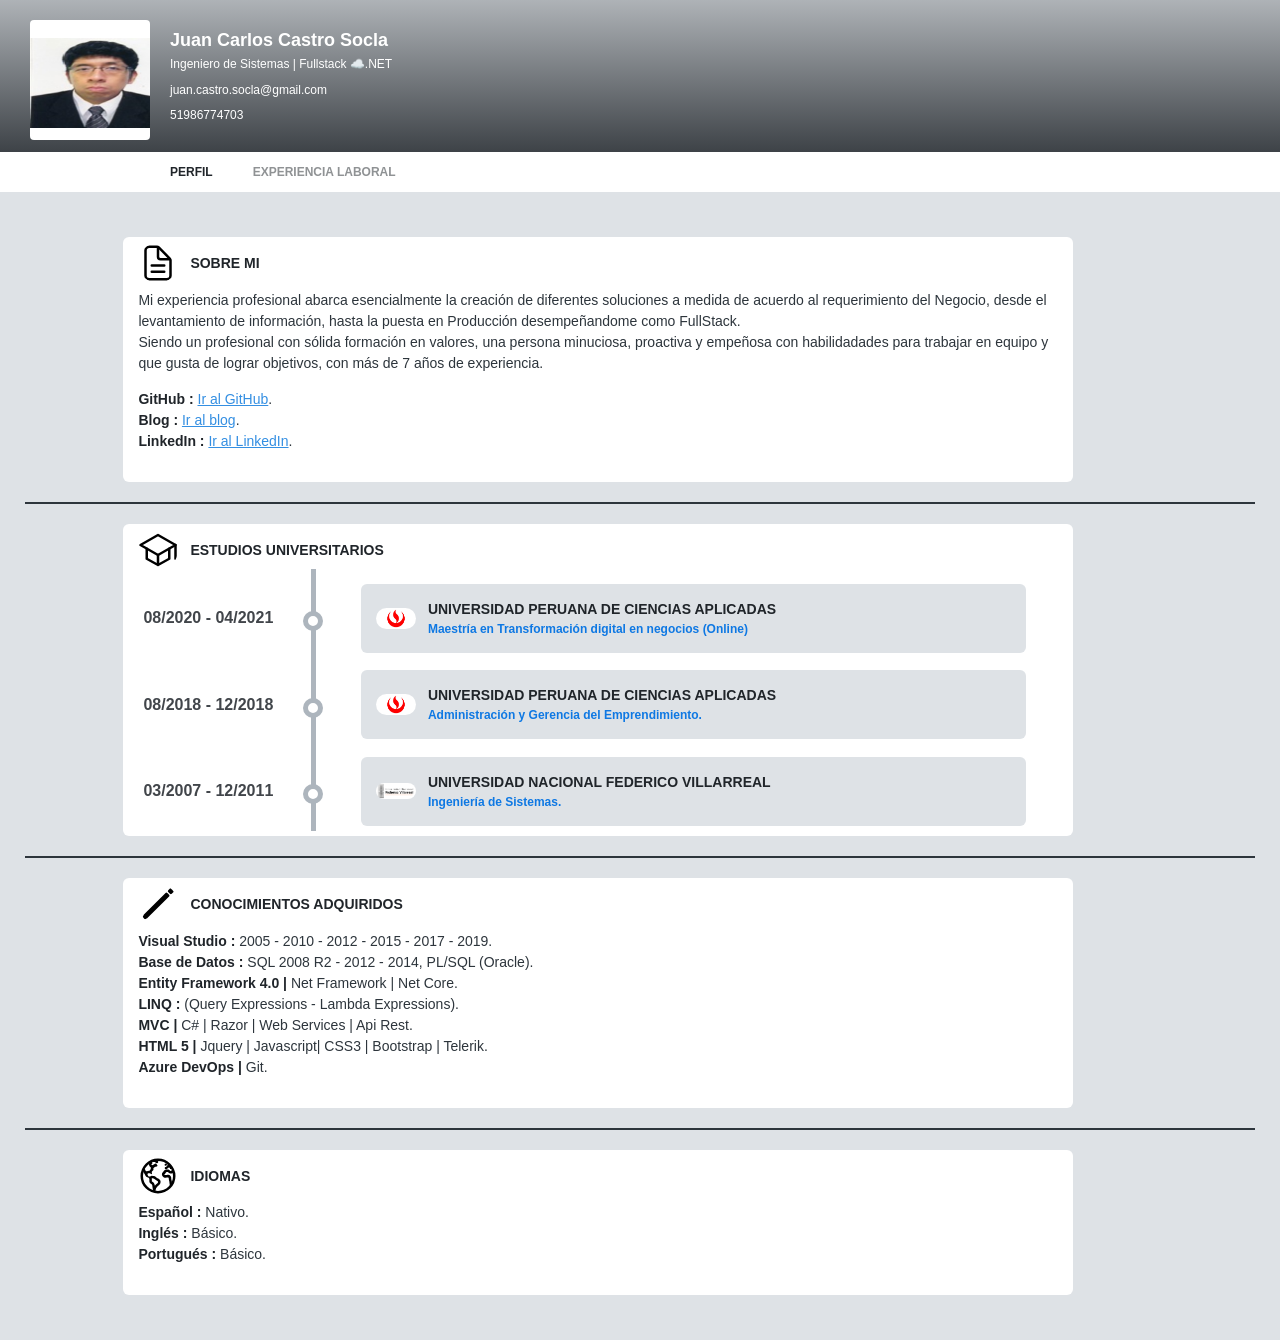
==== commit 635a3e2a: "CV finalizado" ====
--- a/index.html
+++ b/index.html
@@ -104,7 +104,8 @@
                                 <div class="mb-3">
                                     <div class="mb-2">
                                         <span class="resaltar-texto">GitHub : </span><a href="https://github.com/JuanKaCS2910">Ir al GitHub</a>. <br>
-                                        <span class="resaltar-texto">Blog : </span><a href="https://helptutoriales.wordpress.com/">Ir al blog</a>.
+                                        <span class="resaltar-texto">Blog : </span><a href="https://helptutoriales.wordpress.com/">Ir al blog</a>. <br>
+                                        <span class="resaltar-texto">LinkedIn : </span><a href="https://www.linkedin.com/in/juansocla2910/">Ir al LinkedIn</a>.
                                     </div>
                                 </div>
 
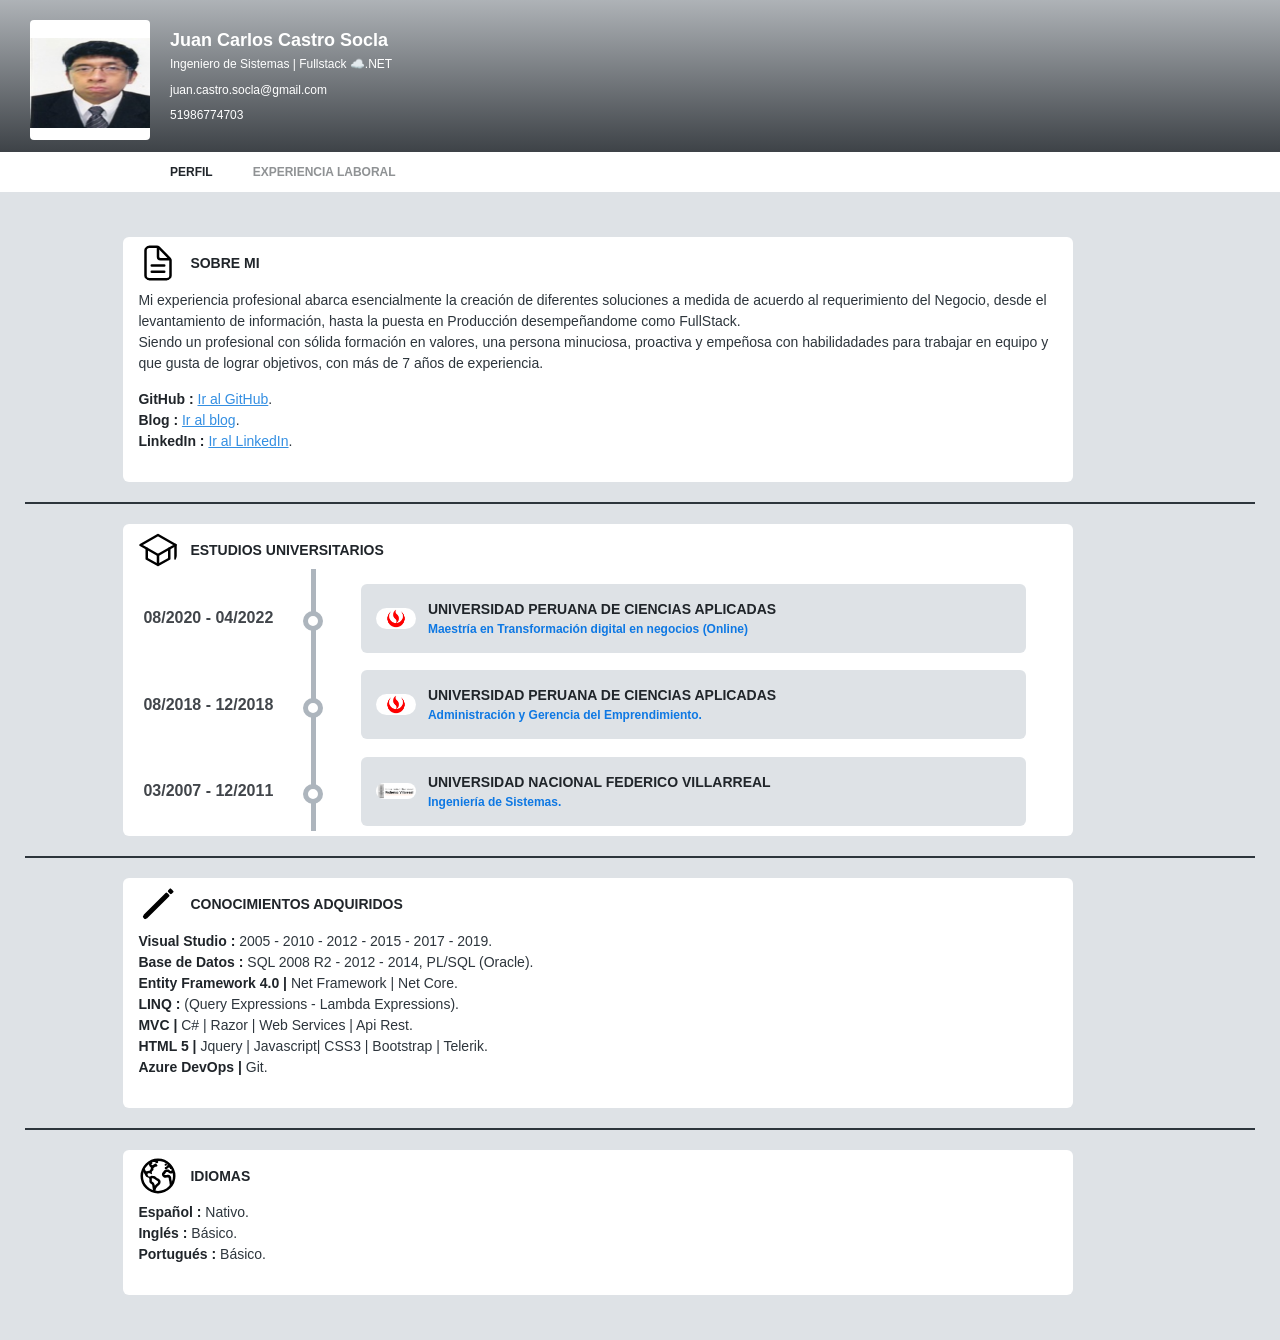
==== commit b325a97b: "CV finalizado" ====
--- a/index.html
+++ b/index.html
@@ -136,7 +136,7 @@
                                 <div class="timeline-estudios-item">
                                     <div class="timeline-time">
                                         <!-- <span class="date">today</span> -->
-                                        <span class="time">08/2020 - 04/2021</span>
+                                        <span class="time">08/2020 - 04/2022</span>
                                     </div>
                                     <!-- END timeline-time -->
                                     <!-- BEGIN timeline-icon -->
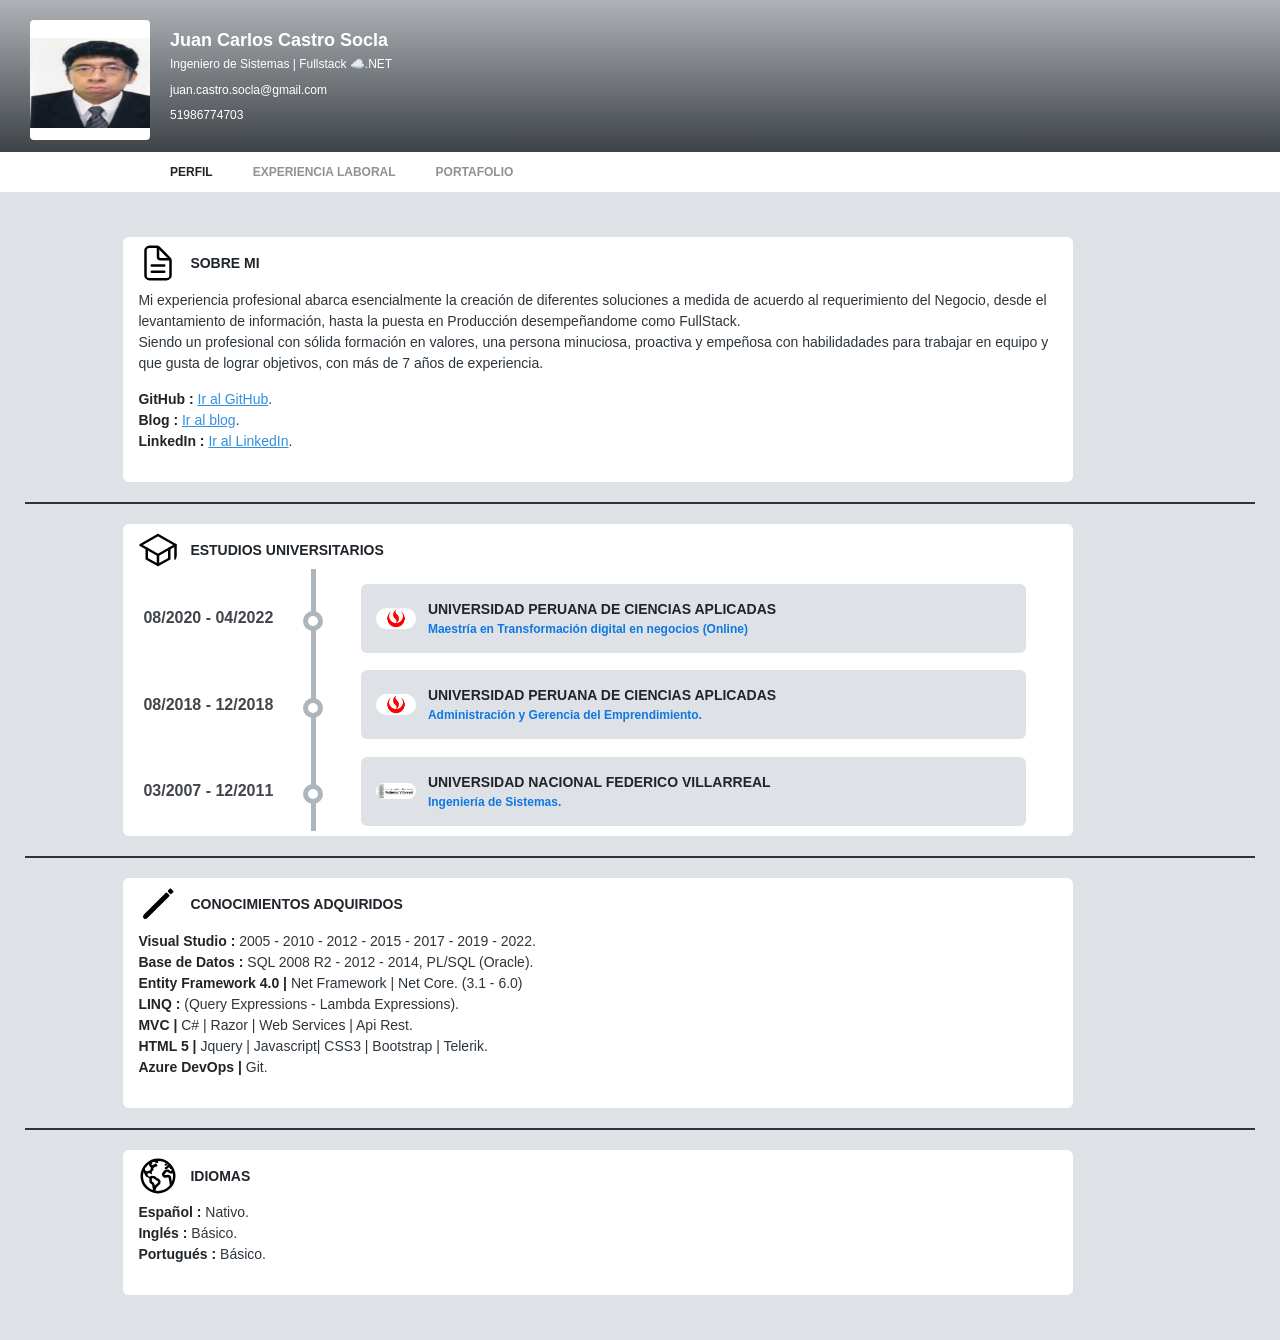
==== commit e5c1f97f: "Cambios nuevos" ====
--- a/index.html
+++ b/index.html
@@ -63,7 +63,7 @@
             <ul class="profile-header-tab nav nav-tabs">
                 <li class="nav-item"><a href="#profile-about" id="profile-about-nav" class="nav-link active" data-bs-toggle="tab">PERFIL</a></li>
                 <li class="nav-item"><a href="#profile-laboral" id="profile-laboral-nav"  class="nav-link" data-bs-toggle="tab">EXPERIENCIA LABORAL</a></li>
-                
+                <li class="nav-item"><a href="#profile-portafolio" id="profile-portafolio-nav"  class="nav-link" data-bs-toggle="tab">PORTAFOLIO</a></li>
             </ul>
             <!-- END profile-header-tab -->
         </div>
@@ -238,9 +238,9 @@
                     
                                 <div class="mb-3">
                                     <div class="mb-2">
-                                        <span class="resaltar-texto">Visual Studio : </span>2005 - 2010 - 2012 - 2015 - 2017 - 2019. <br>
+                                        <span class="resaltar-texto">Visual Studio : </span>2005 - 2010 - 2012 - 2015 - 2017 - 2019 - 2022. <br>
                                         <span class="resaltar-texto">Base de Datos : </span> SQL 2008 R2 - 2012 - 2014, PL/SQL (Oracle). <br>
-                                        <span class="resaltar-texto">Entity Framework 4.0 | </span>Net Framework | Net Core. <br>
+                                        <span class="resaltar-texto">Entity Framework 4.0 | </span>Net Framework | Net Core. (3.1 - 6.0) <br>
                                         <span class="resaltar-texto">LINQ : </span>(Query Expressions - Lambda Expressions). <br>
                                         <span class="resaltar-texto">MVC | </span>C# | Razor | Web Services | Api Rest. <br>
                                         <span class="resaltar-texto">HTML 5 | </span>Jquery | Javascript| CSS3 | Bootstrap | Telerik. <br>
@@ -297,12 +297,13 @@
             <div class="tab-pane fade" id="profile-laboral">
                 <!-- BEGIN timeline -->
                 <div class="timeline">
+
                     <!-- BEGIN timeline-item -->
                     <div class="timeline-item">
                         <!-- BEGIN timeline-time -->
                         <div class="timeline-time">
                             <!-- <span class="date">today</span> -->
-                            <span class="time">10/2020 - Actualmente</span>
+                            <span class="time">05/2023 - Actualmente</span>
                         </div>
                         <!-- END timeline-time -->
                         <!-- BEGIN timeline-icon -->
@@ -314,6 +315,104 @@
                         <div class="timeline-content">
                             <!-- BEGIN timeline-header -->
                             <div class="timeline-header">
+                                <div class="userimage"><img src="images/logoLaureate.jpg" alt="" /></div>
+                                <div class="username">
+                                    <a href="javascript:;">LAUREATE PERU<i class="fa fa-check-circle text-blue ms-1"></i></a>
+                                    <div class="text-muted fs-12px">Experto en Innovación y Optimización <i class="fa fa-globe-americas opacity-5 ms-1"></i></div>
+                                </div>
+                                
+                            </div>
+                            <!-- END timeline-header -->
+
+                            <!-- BEGIN timeline-body -->
+                            <div class="timeline-body">
+                                <div class="mb-3">
+                                    <div class="mb-2">
+                                        Encargado de realizar el documento técnico detallando las funcionalidades del aplicativo de acuerdo a las reuniones con él analista funcional o con el PO del Proyecto.
+                                    </div>
+                                
+                                </div>
+
+                                <div class="mb-3">
+                                    <div class="mb-2">
+                                        Encargado de reunirme con el equipo de arquitectura para mostrarle el documento técnico para la ejecución del aplicativo liderando un equipo de desarrolladores.
+                                    </div>
+                                
+                                </div>
+                                
+                            </div>
+                            <!-- END timeline-body -->
+                        </div>
+                        <!-- END timeline-content -->
+                    </div>
+                    <!-- END timeline-item -->
+
+                    <!-- BEGIN timeline-item -->
+                    <div class="timeline-item">
+                        <!-- BEGIN timeline-time -->
+                        <div class="timeline-time">
+                            <!-- <span class="date">today</span> -->
+                            <span class="time">04/2023 - 05/2023</span>
+                        </div>
+                        <!-- END timeline-time -->
+                        <!-- BEGIN timeline-icon -->
+                        <div class="timeline-icon">
+                            <a href="javascript:;" >&nbsp;</a>
+                        </div>
+                        <!-- END timeline-icon -->
+                        <!-- BEGIN timeline-content -->
+                        <div class="timeline-content">
+                            <!-- BEGIN timeline-header -->
+                            <div class="timeline-header">
+                                <div class="userimage"><img src="images/logoLaureate.jpg" alt="" /></div>
+                                <div class="username">
+                                    <a href="javascript:;">LAUREATE PERU<i class="fa fa-check-circle text-blue ms-1"></i></a>
+                                    <div class="text-muted fs-12px">Analista de mejoras de servicios de Procesos <i class="fa fa-globe-americas opacity-5 ms-1"></i></div>
+                                </div>
+                                
+                            </div>
+                            <!-- END timeline-header -->
+
+                            <!-- BEGIN timeline-body -->
+                            <div class="timeline-body">
+                                <div class="mb-3">
+                                    <div class="mb-2">
+                                        Encargado de realizar el documento técnico detallando las funcionalidades del aplicativo de acuerdo a las reuniones con él analista funcional o con el PO del Proyecto.
+                                    </div>
+                                
+                                </div>
+
+                                <div class="mb-3">
+                                    <div class="mb-2">
+                                        Encargado de reunirme con el equipo de arquitectura para mostrarle el documento técnico para la ejecución del aplicativo liderando un equipo de desarrolladores.
+                                    </div>
+                                
+                                </div>
+                                
+                            </div>
+                            <!-- END timeline-body -->
+                        </div>
+                        <!-- END timeline-content -->
+                    </div>
+                    <!-- END timeline-item -->
+
+                    <!-- BEGIN timeline-item -->
+                    <div class="timeline-item">
+                        <!-- BEGIN timeline-time -->
+                        <div class="timeline-time">
+                            <!-- <span class="date">today</span> -->
+                            <span class="time">10/2020 - 03/2023</span>
+                        </div>
+                        <!-- END timeline-time -->
+                        <!-- BEGIN timeline-icon -->
+                        <div class="timeline-icon">
+                            <a href="javascript:;" >&nbsp;</a>
+                        </div>
+                        <!-- END timeline-icon -->
+                        <!-- BEGIN timeline-content -->
+                        <div class="timeline-content">
+                            <!-- BEGIN timeline-header -->
+                            <div class="timeline-header">
                                 <div class="userimage"><img src="images/logoUpc.png" alt="" /></div>
                                 <div class="username">
                                     <a href="javascript:;">UNIVERSIDAD PERUANA DE CIENCIAS APLICADAS <i class="fa fa-check-circle text-blue ms-1"></i></a>
@@ -351,11 +450,11 @@
                         <!-- BEGIN timeline-time -->
                         <div class="timeline-time">
                             <!-- <span class="date">yesterday</span> -->
-                            <span class="time">11/2019 - Actualmente</span>
-                        </div>
-                        <!-- END timeline-time -->
-                        <!-- BEGIN timeline-icon -->
-                        <div class="timeline-iconActive">
+                            <span class="time">11/2019 - 11/2022</span>
+                        </div>
+                        <!-- END timeline-time -->
+                        <!-- BEGIN timeline-icon -->
+                        <div class="timeline-icon">
                             <a href="javascript:;">&nbsp;</a>
                         </div>
                         <!-- END timeline-icon -->
@@ -366,7 +465,7 @@
                                 <div class="userimage"><img src="images/logoGrupoImasoft.jpg" alt="" /></div>
                                 <div class="username">
                                     <a href="javascript:;">GRUPO IMASOFT</a>
-                                    <div class="text-muted fs-12px">Jefe de Proyecto <i class="fa fa-globe-americas opacity-5 ms-1"></i></div>
+                                    <div class="text-muted fs-12px">Jefe de Desarrollo <i class="fa fa-globe-americas opacity-5 ms-1"></i></div>
                                 </div>
                                 
                             </div>
@@ -647,6 +746,35 @@
             </div>
             <!-- END #profile-post tab -->
            
+            <!--BEGIN #profile-portafolio-->
+            <div class="tab-pane fade" id="profile-portafolio">
+                <div class="timeline-about">
+                    <div class="timeline-item">
+                        <!-- BEGIN timeline-content -->
+                        <div class="timeline-content">
+                            <!-- BEGIN timeline-header -->
+                            <div class="timeline-header">
+                                <!-- <div class="userimage"><img src="images/logoUpc.png" alt="" /></div> -->
+                                <div class="userimage"><img src="images/iconos/document-text-outline.svg"></div>
+                                <div class="username">
+                                    <a href="javascript:;">PROXIMAMENTE <i class="fa fa-check-circle text-blue ms-1"></i></a>
+                                </div>
+                                
+                            </div>
+                            <!-- END timeline-header -->
+                
+                            <!-- BEGIN timeline-body -->
+                            
+                            <!-- END timeline-body -->
+                        </div>
+
+                    </div>
+                </div>
+                <div class="separador">
+                </div>
+            </div>
+            <!--END #profile-portafolio-->
+
         <!-- END tab-content -->
     </div>
     <!-- END profile-content -->
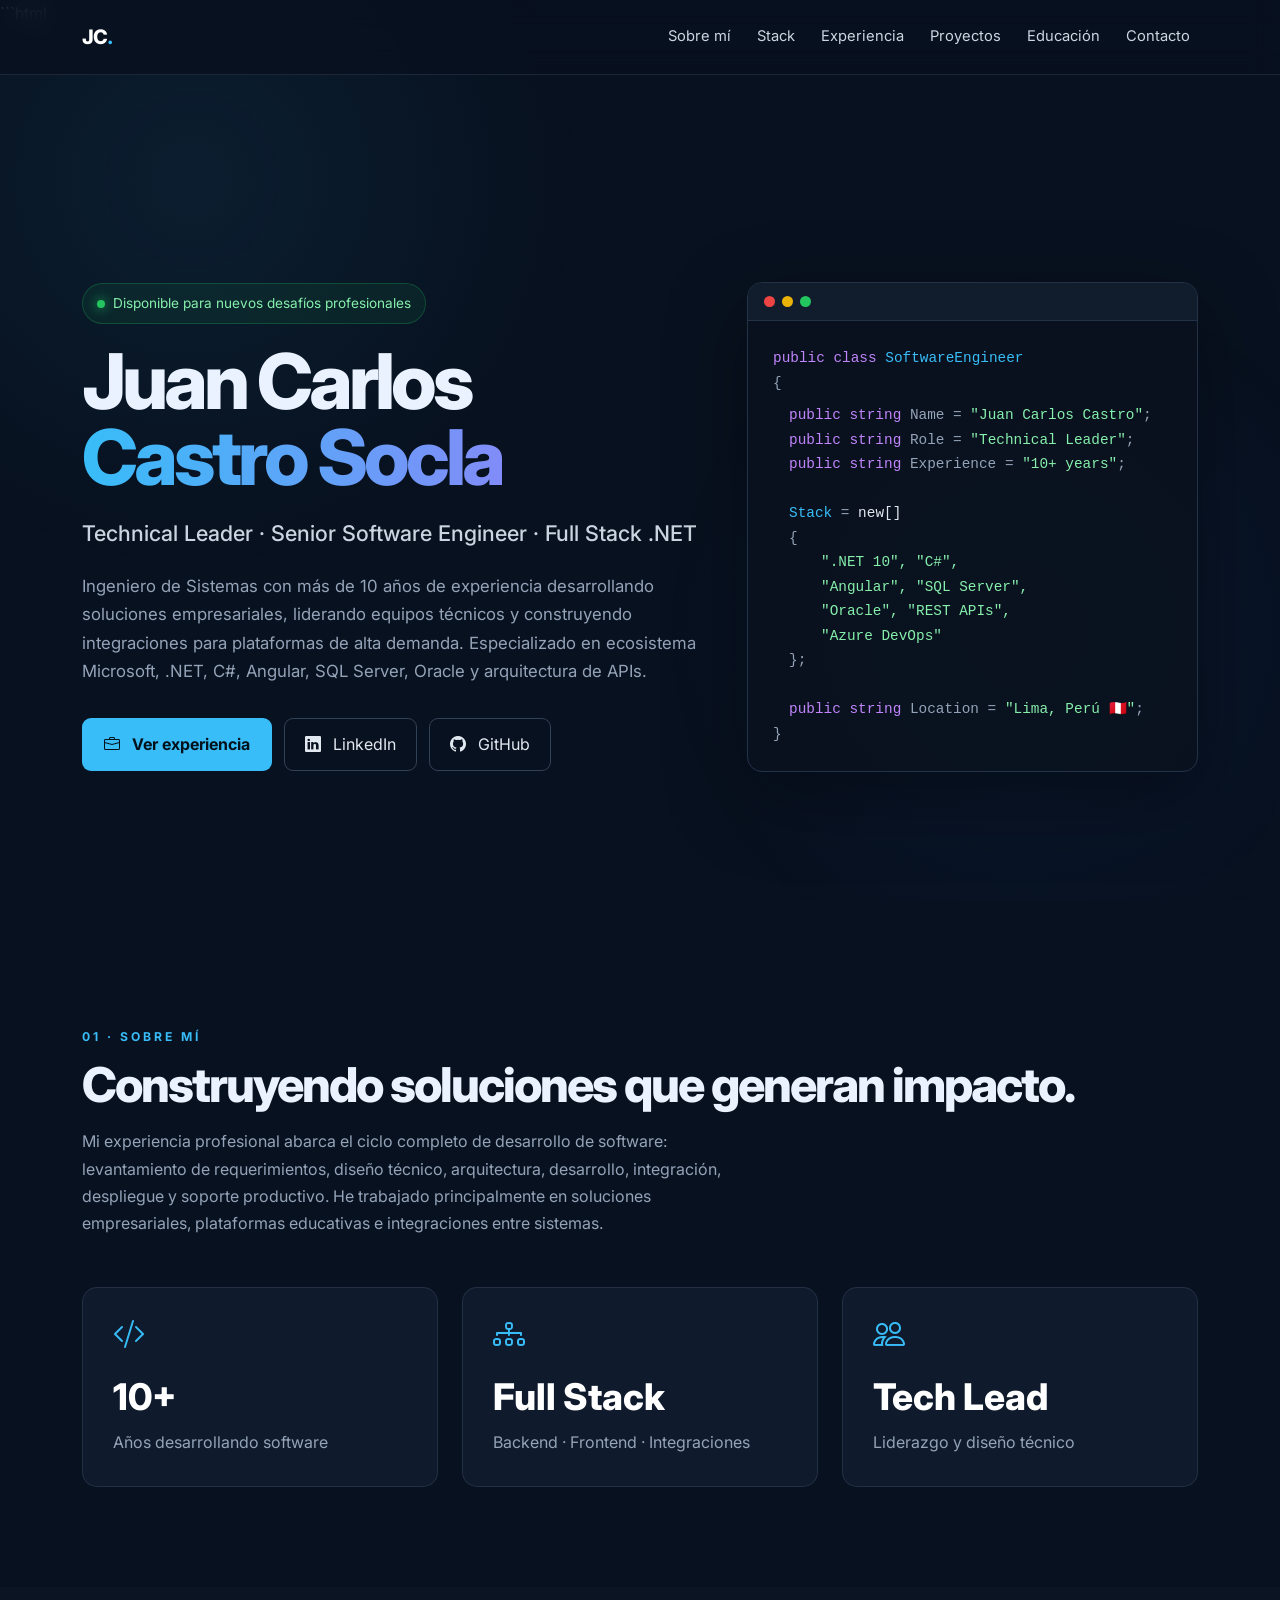
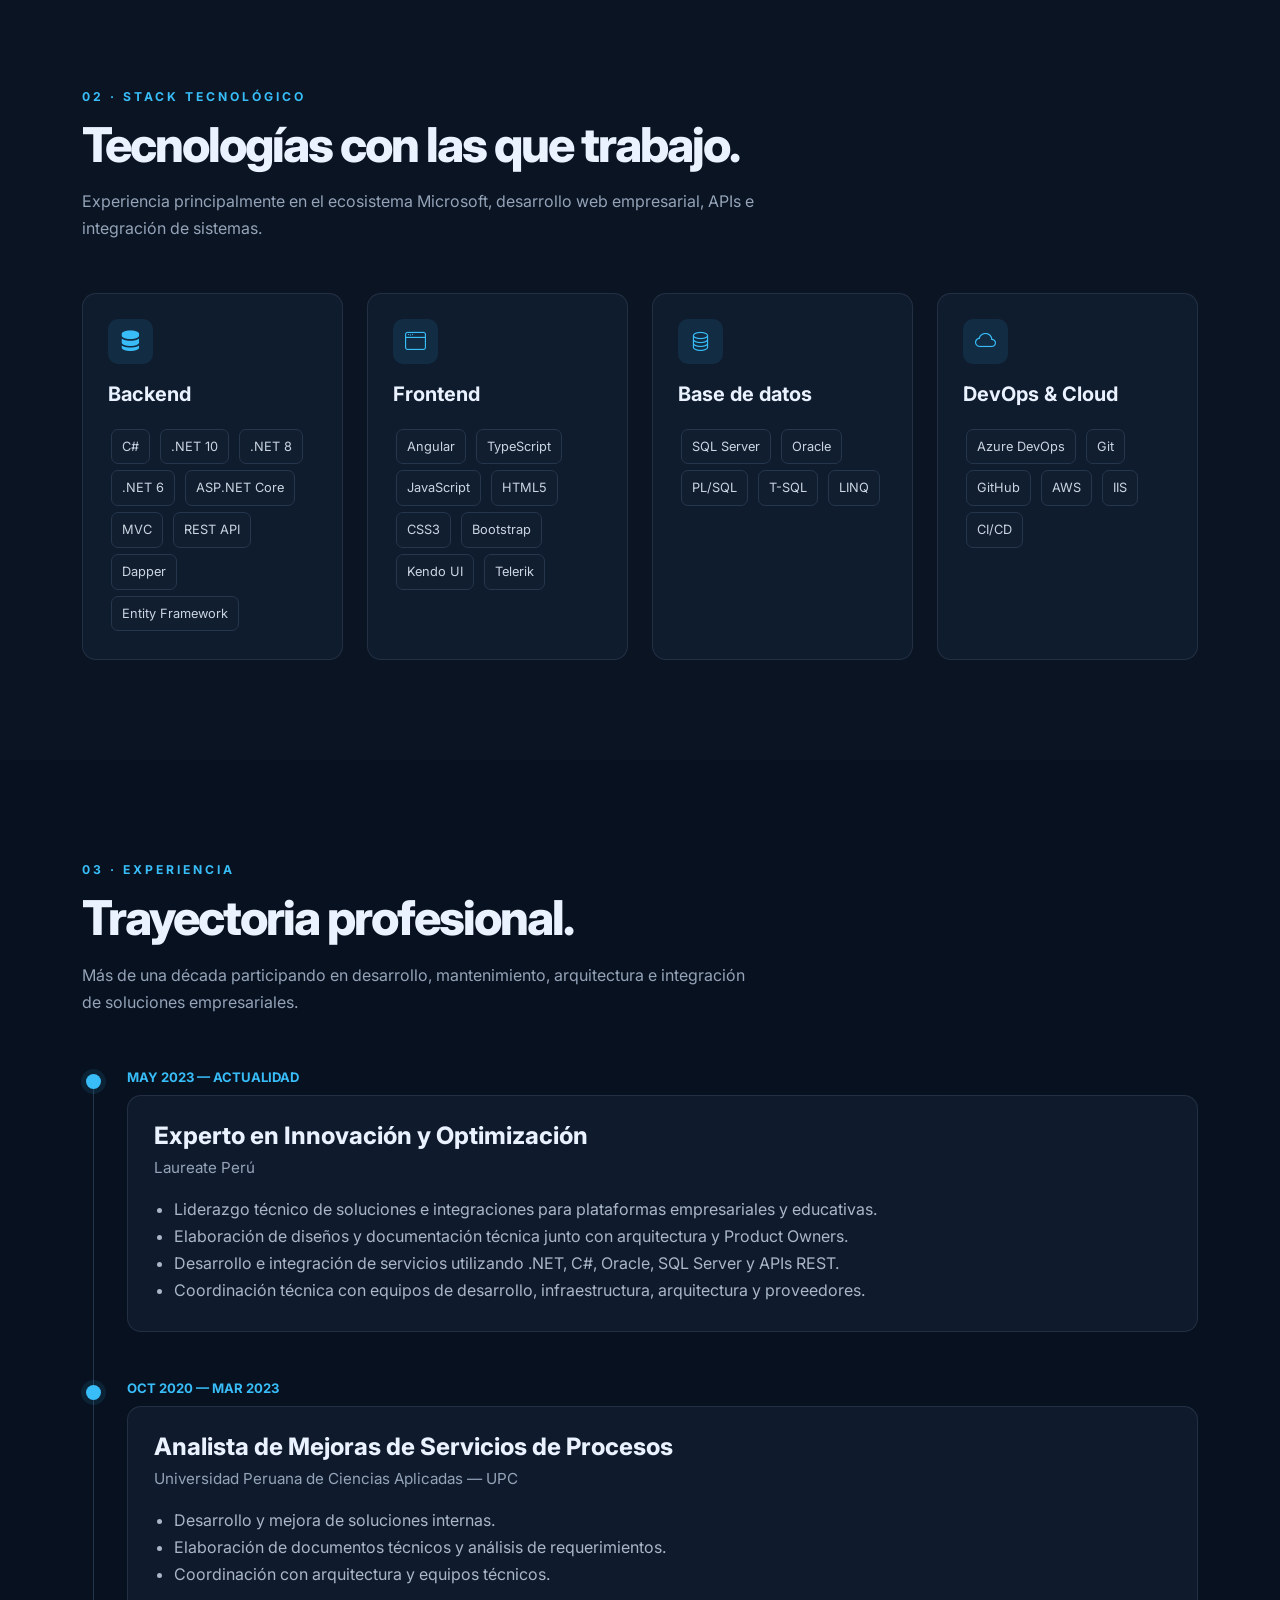
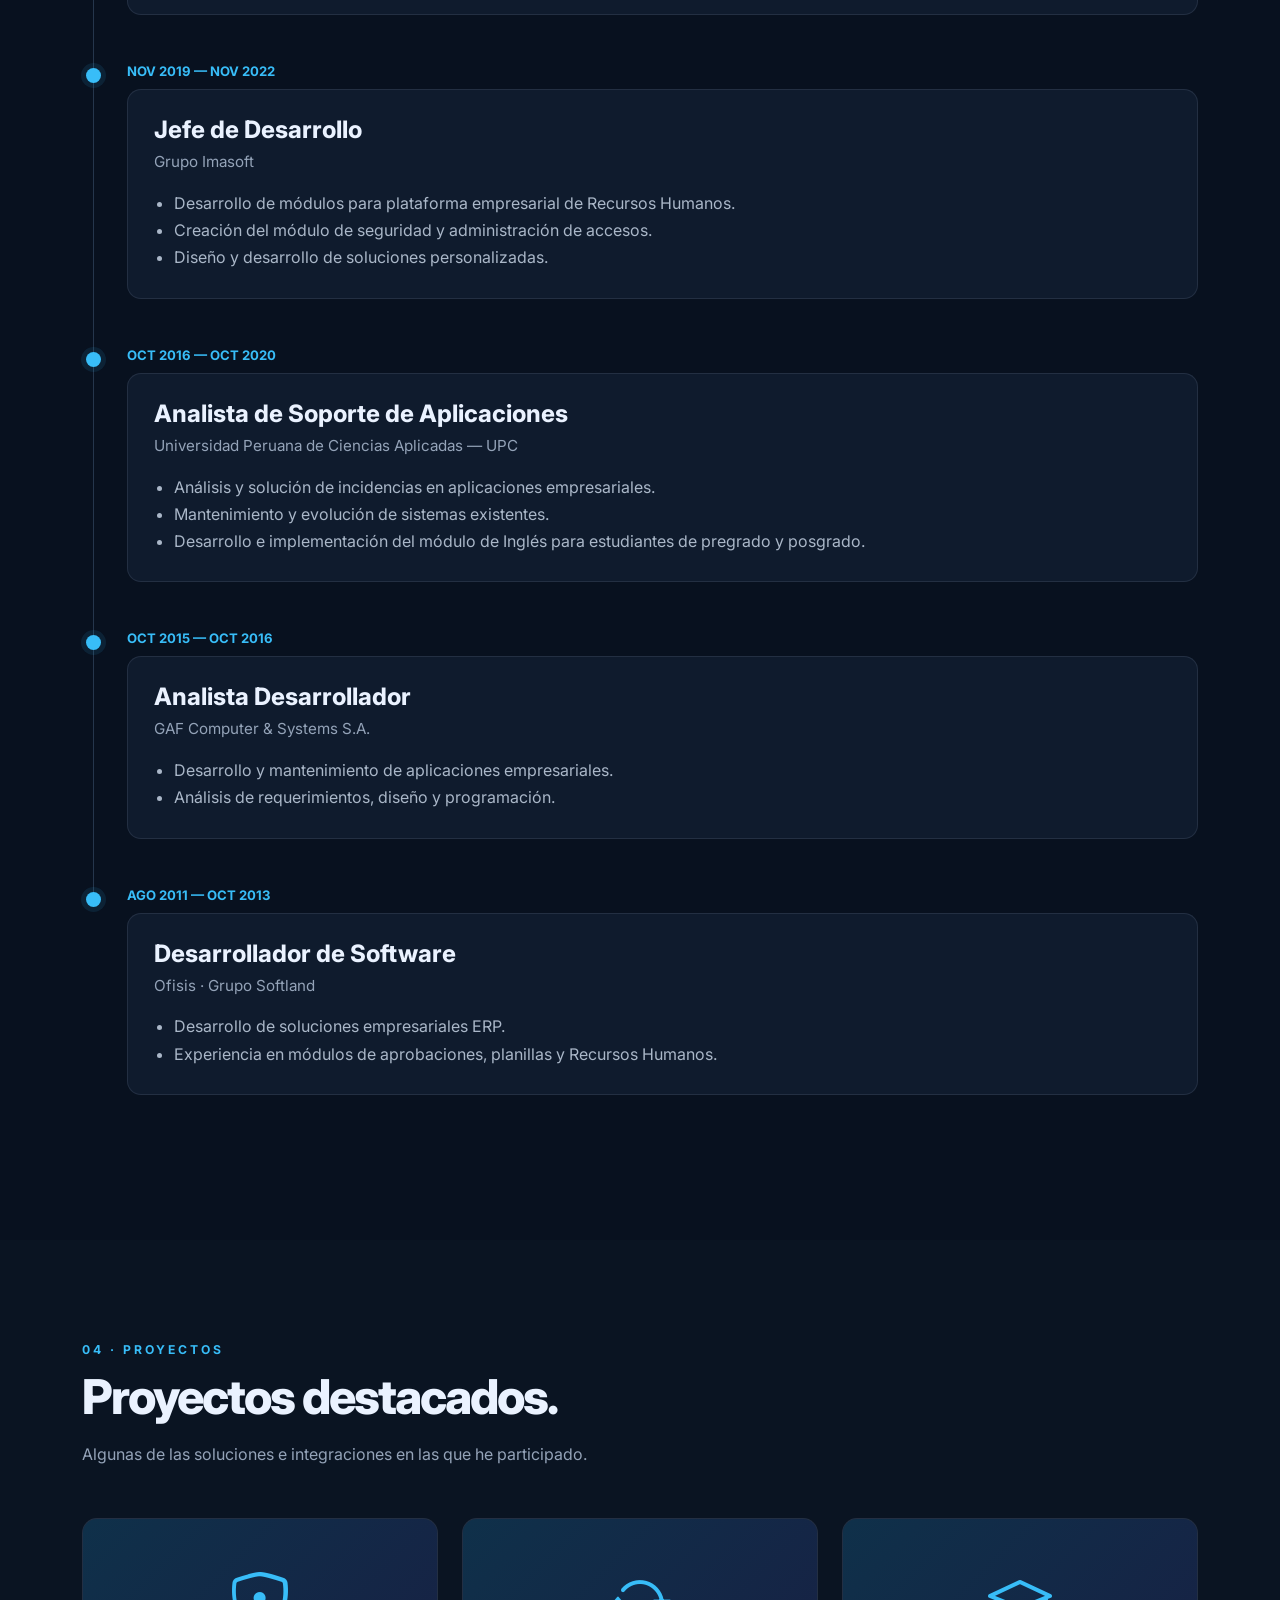
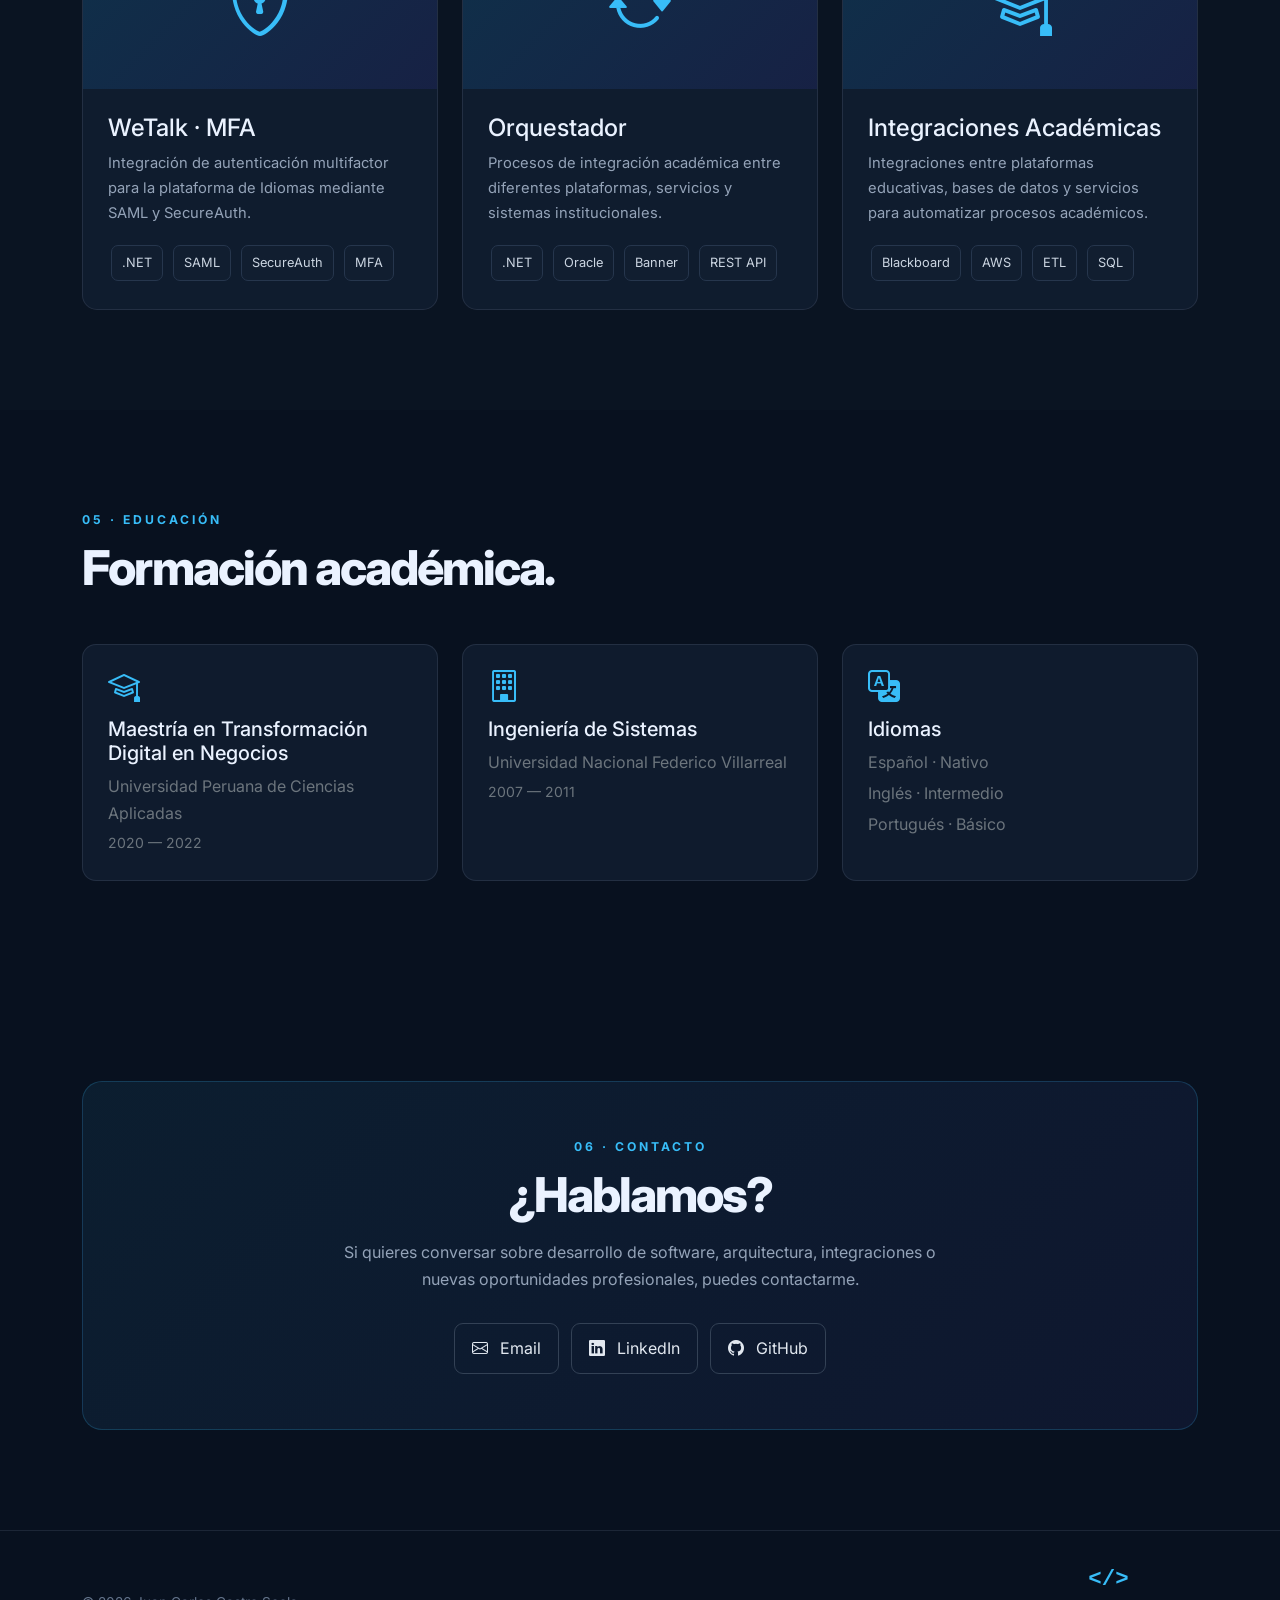
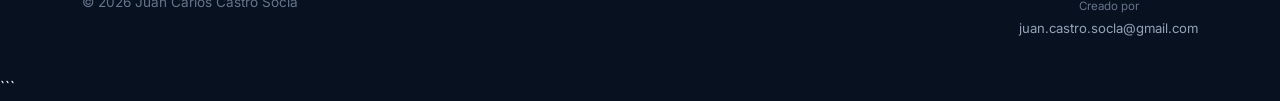
==== commit bf14cde3: "Modificacion de Portafolio" ====
--- a/index.html
+++ b/index.html
@@ -1,784 +1,1661 @@
+```html
 <!DOCTYPE html>
-<html lang="en">
+<html lang="es">
 <head>
     <meta charset="UTF-8">
-    <meta http-equiv="X-UA-Compatible" content="IE=edge">
-    <meta name="viewport" content="width=<device-width>, initial-scale=1.0">
-    <title>Hoja de Vida</title>
-    
-    <link href="estilos/app.min.css" rel="stylesheet" />
-    <link href="estilos/superbox/superbox.min.css" rel="stylesheet" />
-    <link href="estilos/lity/dist/lity.min.css" rel="stylesheet" />
-    <link href="estilos/override.css" rel="stylesheet" /> 
-    
-    <link rel="icon" type="image/svg" href="images/iconos/school-outline.svg" sizes="16x16">
-    <link rel="icon" type="image/svg" href="images/iconos/school-outline.svg" sizes="32x32">
-    <link rel="icon" type="image/svg" href="images/iconos/school-outline.svg" sizes="96x96">
-
-    <script src="Scripts/jquery/dist/jquery.min.js"></script>
-    <script src="Scripts/superbox/jquery.superbox.min.js"></script>
-    <script src="Scripts/lity/dist/lity.min.js"></script>
-   
-    <script src="Scripts/profile.js"></script>
-
+    <meta name="viewport" content="width=device-width, initial-scale=1.0">
+
+    <title>Juan Carlos Castro Socla | Technical Leader & Software Engineer</title>
+
+    <meta name="description"
+          content="Portfolio profesional de Juan Carlos Castro Socla, Technical Leader y Senior Software Engineer especializado en .NET, C#, Angular, SQL Server, Oracle e integraciones empresariales.">
+
+    <!-- Bootstrap -->
+    <link href="https://cdn.jsdelivr.net/npm/bootstrap@5.3.8/dist/css/bootstrap.min.css" rel="stylesheet">
+
+    <!-- Bootstrap Icons -->
+    <link rel="stylesheet"
+          href="https://cdn.jsdelivr.net/npm/bootstrap-icons@1.13.1/font/bootstrap-icons.min.css">
+
+    <!-- Google Fonts -->
+    <link rel="preconnect" href="https://fonts.googleapis.com">
+    <link rel="preconnect" href="https://fonts.gstatic.com" crossorigin>
+    <link href="https://fonts.googleapis.com/css2?family=Inter:wght@300;400;500;600;700;800&display=swap"
+          rel="stylesheet">
+
+    <style>
+        :root {
+            --bg: #08111f;
+            --bg-secondary: #0d1726;
+            --card: rgba(17, 30, 49, 0.85);
+            --card-hover: rgba(22, 40, 64, 0.95);
+            --text: #eaf2ff;
+            --muted: #94a3b8;
+            --primary: #38bdf8;
+            --primary-dark: #0284c7;
+            --border: rgba(148, 163, 184, 0.15);
+            --green: #22c55e;
+        }
+
+        * {
+            box-sizing: border-box;
+        }
+
+        html {
+            scroll-behavior: smooth;
+        }
+
+        body {
+            margin: 0;
+            font-family: 'Inter', sans-serif;
+            background: var(--bg);
+            color: var(--text);
+            line-height: 1.7;
+        }
+
+        body::before {
+            content: "";
+            position: fixed;
+            inset: 0;
+            pointer-events: none;
+            background:
+                radial-gradient(circle at 15% 20%, rgba(56, 189, 248, 0.08), transparent 30%),
+                radial-gradient(circle at 80% 70%, rgba(37, 99, 235, 0.08), transparent 30%);
+            z-index: -1;
+        }
+
+        a {
+            text-decoration: none;
+        }
+
+        /* NAVBAR */
+
+        .navbar {
+            background: rgba(8, 17, 31, 0.82);
+            backdrop-filter: blur(14px);
+            border-bottom: 1px solid var(--border);
+            padding: 15px 0;
+        }
+
+        .navbar-brand {
+            font-weight: 800;
+            color: white !important;
+            letter-spacing: -1px;
+        }
+
+        .navbar-brand span {
+            color: var(--primary);
+        }
+
+        .nav-link {
+            color: #cbd5e1 !important;
+            font-size: .92rem;
+            margin-left: 10px;
+            transition: .25s;
+        }
+
+        .nav-link:hover {
+            color: var(--primary) !important;
+        }
+
+        /* HERO */
+
+        .hero {
+            min-height: 100vh;
+            display: flex;
+            align-items: center;
+            padding-top: 100px;
+            position: relative;
+            overflow: hidden;
+        }
+
+        .hero-badge {
+            display: inline-flex;
+            align-items: center;
+            gap: 8px;
+            padding: 8px 14px;
+            border-radius: 50px;
+            background: rgba(34, 197, 94, 0.08);
+            border: 1px solid rgba(34, 197, 94, 0.25);
+            color: #86efac;
+            font-size: .85rem;
+            margin-bottom: 20px;
+        }
+
+        .online-dot {
+            width: 8px;
+            height: 8px;
+            border-radius: 50%;
+            background: var(--green);
+            box-shadow: 0 0 12px var(--green);
+        }
+
+        .hero h1 {
+            font-size: clamp(3rem, 6vw, 5.7rem);
+            font-weight: 800;
+            line-height: .98;
+            letter-spacing: -4px;
+            margin-bottom: 20px;
+        }
+
+        .gradient-text {
+            background: linear-gradient(90deg, #38bdf8, #818cf8);
+            -webkit-background-clip: text;
+            -webkit-text-fill-color: transparent;
+        }
+
+        .hero-role {
+            font-size: 1.35rem;
+            font-weight: 500;
+            color: #cbd5e1;
+            margin-bottom: 20px;
+        }
+
+        .hero-description {
+            color: var(--muted);
+            max-width: 720px;
+            font-size: 1.05rem;
+        }
+
+        .hero-buttons {
+            margin-top: 32px;
+            display: flex;
+            gap: 12px;
+            flex-wrap: wrap;
+        }
+
+        .btn-main {
+            background: var(--primary);
+            color: #03111d;
+            border: none;
+            padding: 13px 22px;
+            border-radius: 9px;
+            font-weight: 700;
+            transition: .25s;
+        }
+
+        .btn-main:hover {
+            background: #7dd3fc;
+            transform: translateY(-2px);
+            color: #03111d;
+        }
+
+        .btn-outline-custom {
+            border: 1px solid #334155;
+            color: #e2e8f0;
+            padding: 12px 20px;
+            border-radius: 9px;
+            transition: .25s;
+        }
+
+        .btn-outline-custom:hover {
+            border-color: var(--primary);
+            color: var(--primary);
+            transform: translateY(-2px);
+        }
+
+        /* TERMINAL */
+
+        .terminal {
+            background: rgba(10, 18, 30, .9);
+            border: 1px solid #243247;
+            border-radius: 15px;
+            overflow: hidden;
+            box-shadow: 0 25px 80px rgba(0,0,0,.35);
+        }
+
+        .terminal-header {
+            background: #111c2c;
+            padding: 13px 16px;
+            display: flex;
+            gap: 7px;
+            border-bottom: 1px solid #243247;
+        }
+
+        .terminal-dot {
+            width: 11px;
+            height: 11px;
+            border-radius: 50%;
+        }
+
+        .dot-red { background: #ef4444; }
+        .dot-yellow { background: #eab308; }
+        .dot-green { background: #22c55e; }
+
+        .terminal-body {
+            padding: 25px;
+            font-family: Consolas, monospace;
+            font-size: .9rem;
+            color: #94a3b8;
+            min-height: 330px;
+        }
+
+        .code-blue { color: #38bdf8; }
+        .code-green { color: #86efac; }
+        .code-purple { color: #c084fc; }
+        .code-white { color: #e2e8f0; }
+
+        /* SECTIONS */
+
+        section {
+            padding: 100px 0;
+        }
+
+        .section-tag {
+            color: var(--primary);
+            text-transform: uppercase;
+            letter-spacing: 3px;
+            font-size: .76rem;
+            font-weight: 700;
+        }
+
+        .section-title {
+            font-size: clamp(2rem, 4vw, 3rem);
+            font-weight: 800;
+            letter-spacing: -2px;
+            margin: 8px 0 15px;
+        }
+
+        .section-description {
+            color: var(--muted);
+            max-width: 680px;
+            margin-bottom: 50px;
+        }
+
+        /* ABOUT */
+
+        .about-card {
+            height: 100%;
+            background: var(--card);
+            border: 1px solid var(--border);
+            border-radius: 15px;
+            padding: 30px;
+        }
+
+        .about-card i {
+            font-size: 2rem;
+            color: var(--primary);
+        }
+
+        .about-number {
+            font-size: 2.3rem;
+            font-weight: 800;
+            color: white;
+        }
+
+        .about-label {
+            color: var(--muted);
+        }
+
+        /* STACK */
+
+        .tech-card {
+            background: var(--card);
+            border: 1px solid var(--border);
+            border-radius: 14px;
+            padding: 25px;
+            height: 100%;
+            transition: .3s;
+        }
+
+        .tech-card:hover {
+            transform: translateY(-5px);
+            border-color: rgba(56, 189, 248, .45);
+            background: var(--card-hover);
+        }
+
+        .tech-card h5 {
+            font-weight: 700;
+            margin-bottom: 20px;
+        }
+
+        .tech-icon {
+            width: 45px;
+            height: 45px;
+            display: flex;
+            align-items: center;
+            justify-content: center;
+            border-radius: 10px;
+            background: rgba(56, 189, 248, .1);
+            color: var(--primary);
+            font-size: 1.3rem;
+            margin-bottom: 18px;
+        }
+
+        .tech-badge {
+            display: inline-block;
+            padding: 6px 10px;
+            background: #111e30;
+            border: 1px solid #26364d;
+            border-radius: 7px;
+            color: #cbd5e1;
+            font-size: .8rem;
+            margin: 3px;
+        }
+
+        /* EXPERIENCE */
+
+        .experience-item {
+            position: relative;
+            padding-left: 45px;
+            padding-bottom: 45px;
+        }
+
+        .experience-item::before {
+            content: "";
+            position: absolute;
+            left: 11px;
+            top: 10px;
+            bottom: -10px;
+            width: 1px;
+            background: #25364c;
+        }
+
+        .experience-item:last-child::before {
+            display: none;
+        }
+
+        .experience-dot {
+            position: absolute;
+            left: 4px;
+            top: 8px;
+            width: 15px;
+            height: 15px;
+            border-radius: 50%;
+            background: var(--primary);
+            box-shadow: 0 0 0 5px rgba(56,189,248,.1);
+        }
+
+        .experience-date {
+            color: var(--primary);
+            font-size: .82rem;
+            font-weight: 700;
+            margin-bottom: 7px;
+        }
+
+        .experience-card {
+            background: var(--card);
+            border: 1px solid var(--border);
+            border-radius: 14px;
+            padding: 26px;
+        }
+
+        .experience-card h4 {
+            font-weight: 750;
+            margin-bottom: 4px;
+        }
+
+        .company {
+            color: #94a3b8;
+            font-size: .95rem;
+            margin-bottom: 15px;
+        }
+
+        .experience-card ul {
+            color: #aab7c8;
+            padding-left: 20px;
+            margin-bottom: 0;
+        }
+
+        /* PROJECTS */
+
+        .project-card {
+            height: 100%;
+            background: var(--card);
+            border: 1px solid var(--border);
+            border-radius: 15px;
+            overflow: hidden;
+            transition: .3s;
+        }
+
+        .project-card:hover {
+            transform: translateY(-6px);
+            border-color: rgba(56,189,248,.4);
+        }
+
+        .project-top {
+            height: 170px;
+            display: flex;
+            justify-content: center;
+            align-items: center;
+            background: linear-gradient(
+                135deg,
+                rgba(14,165,233,.15),
+                rgba(79,70,229,.12)
+            );
+        }
+
+        .project-top i {
+            font-size: 4rem;
+            color: var(--primary);
+        }
+
+        .project-body {
+            padding: 25px;
+        }
+
+        .project-body p {
+            color: var(--muted);
+            font-size: .92rem;
+        }
+
+        /* EDUCATION */
+
+        .education-card {
+            background: var(--card);
+            border: 1px solid var(--border);
+            padding: 25px;
+            border-radius: 14px;
+            height: 100%;
+        }
+
+        .education-icon {
+            color: var(--primary);
+            font-size: 2rem;
+            margin-bottom: 15px;
+        }
+
+        /* CONTACT */
+
+        .contact-box {
+            background: linear-gradient(
+                135deg,
+                rgba(56,189,248,.08),
+                rgba(99,102,241,.08)
+            );
+            border: 1px solid rgba(56,189,248,.2);
+            border-radius: 20px;
+            padding: 55px 30px;
+            text-align: center;
+        }
+
+        .contact-box p {
+            color: var(--muted);
+            max-width: 600px;
+            margin: 15px auto 30px;
+        }
+
+        .social-links {
+            display: flex;
+            justify-content: center;
+            gap: 12px;
+            flex-wrap: wrap;
+        }
+
+        .social-link {
+            padding: 11px 17px;
+            color: #e2e8f0;
+            border: 1px solid #334155;
+            border-radius: 9px;
+            transition: .25s;
+        }
+
+        .social-link:hover {
+            color: var(--primary);
+            border-color: var(--primary);
+            transform: translateY(-2px);
+        }
+
+        /* FOOTER */
+
+        footer {
+            border-top: 1px solid var(--border);
+            padding: 35px 0;
+            color: #64748b;
+            font-size: .85rem;
+        }
+
+        .footer-content {
+            display: flex;
+            align-items: center;
+            justify-content: space-between;
+            gap: 25px;
+        }
+
+        .footer-created {
+            text-align: center;
+        }
+
+        .footer-code {
+            font-family: Consolas, monospace;
+            font-size: 1.4rem;
+            font-weight: 700;
+            color: var(--primary);
+            line-height: 1.2;
+            margin-bottom: 4px;
+        }
+
+        .footer-text {
+            font-size: .72rem;
+            color: #64748b;
+        }
+
+        .footer-email {
+            display: block;
+            font-size: .82rem;
+            color: #94a3b8;
+            transition: .25s;
+        }
+
+        .footer-email:hover {
+            color: var(--primary);
+        }
+
+        /* ANIMATION */
+
+        .reveal {
+            opacity: 0;
+            transform: translateY(25px);
+            transition: .7s ease;
+        }
+
+        .reveal.active {
+            opacity: 1;
+            transform: translateY(0);
+        }
+
+        @media(max-width: 991px) {
+
+            .hero {
+                padding: 140px 0 80px;
+            }
+
+            .hero h1 {
+                letter-spacing: -2px;
+            }
+
+            .terminal {
+                margin-top: 50px;
+            }
+        }
+
+        @media(max-width: 576px) {
+
+            section {
+                padding: 75px 0;
+            }
+
+            .hero h1 {
+                font-size: 3rem;
+            }
+
+            .hero-role {
+                font-size: 1.1rem;
+            }
+
+            .terminal-body {
+                font-size: .78rem;
+                padding: 18px;
+            }
+
+            .footer-content {
+                flex-direction: column;
+                text-align: center;
+            }
+        }
+    </style>
 </head>
+
 <body>
 
-    <!-- BEGIN profile -->
-    <div class="profile">
-        <div class="profile-header">
-            <!-- BEGIN profile-header-cover -->
-            <div class="profile-header-cover"></div>
-            <!-- END profile-header-cover -->
-            <!-- BEGIN profile-header-content -->
-            <div class="profile-header-content">
-                <!-- BEGIN profile-header-img -->
-                <div class="profile-header-img">
-                    <div class="foto-cv"></div>
-                    <!-- <img src="images/Me.jpg" alt="" /> -->
-                </div>
-                <!-- END profile-header-img -->
-                <!-- BEGIN profile-header-info -->
-                
-                <div class="profile-header-info">
-                    <!-- <svg xmlns="http://www.w3.org/2000/svg" viewBox="0 0 1440 320">
-                        <text x="20" y="50" class="mt-0 mb-1 ">Juan Carlos Castro Socla</text>
-                        <path fill="#0099ff" fill-opacity="0.8" d="M0,160L21.8,181.3C43.6,203,87,245,131,256C174.5,267,218,245,262,245.3C305.5,245,349,267,393,256C436.4,245,480,203,524,202.7C567.3,203,611,245,655,245.3C698.2,245,742,203,785,197.3C829.1,192,873,224,916,208C960,192,1004,128,1047,128C1090.9,128,1135,192,1178,208C1221.8,224,1265,192,1309,186.7C1352.7,181,1396,203,1418,213.3L1440,224L1440,0L1418.2,0C1396.4,0,1353,0,1309,0C1265.5,0,1222,0,1178,0C1134.5,0,1091,0,1047,0C1003.6,0,960,0,916,0C872.7,0,829,0,785,0C741.8,0,698,0,655,0C610.9,0,567,0,524,0C480,0,436,0,393,0C349.1,0,305,0,262,0C218.2,0,175,0,131,0C87.3,0,44,0,22,0L0,0Z"></path>
-                      </svg> -->
-                    <h4 class="mt-0 mb-1 ">Juan Carlos Castro Socla</h4>
-                    <p class="mb-2">Ingeniero de Sistemas | Fullstack ☁️.NET</p>
-                    <p class="mb-2">juan.castro.socla@gmail.com</p>
-                    <p class="mb-2">51986774703</p>
-                    <!-- <div>
-                        <i class="fa fa-fw fa-lg fa-cog"></i> <span class="d-none d-xl-inline">General</span>
-                    </div> -->
-                    
-                    <!-- <h5 class="mb-2">Profesional con sólida formación en valores, una persona minuciosa, proactiva y empeñosa con habilidades para trabajar en equipo y que gusta de lograr objetivos, con más de 7 años de experiencia en la creación de aplicativo a la medida.</h5> -->
-                    <!-- <a href="#" class="btn btn-xs btn-yellow">Edit Profile</a> -->
-                </div>
-                <!-- END profile-header-info -->
-            </div>
-            <!-- END profile-header-content -->
-            <!-- BEGIN profile-header-tab -->
-            <ul class="profile-header-tab nav nav-tabs">
-                <li class="nav-item"><a href="#profile-about" id="profile-about-nav" class="nav-link active" data-bs-toggle="tab">PERFIL</a></li>
-                <li class="nav-item"><a href="#profile-laboral" id="profile-laboral-nav"  class="nav-link" data-bs-toggle="tab">EXPERIENCIA LABORAL</a></li>
-                <li class="nav-item"><a href="#profile-portafolio" id="profile-portafolio-nav"  class="nav-link" data-bs-toggle="tab">PORTAFOLIO</a></li>
+<!-- NAVBAR -->
+<nav class="navbar navbar-expand-lg navbar-dark fixed-top">
+
+    <div class="container">
+
+        <a class="navbar-brand" href="#">
+            JC<span>.</span>
+        </a>
+
+        <button class="navbar-toggler"
+                type="button"
+                data-bs-toggle="collapse"
+                data-bs-target="#navbarMenu">
+
+            <span class="navbar-toggler-icon"></span>
+
+        </button>
+
+        <div class="collapse navbar-collapse" id="navbarMenu">
+
+            <ul class="navbar-nav ms-auto align-items-lg-center">
+
+                <li class="nav-item">
+                    <a class="nav-link" href="#sobre-mi">Sobre mí</a>
+                </li>
+
+                <li class="nav-item">
+                    <a class="nav-link" href="#stack">Stack</a>
+                </li>
+
+                <li class="nav-item">
+                    <a class="nav-link" href="#experiencia">Experiencia</a>
+                </li>
+
+                <li class="nav-item">
+                    <a class="nav-link" href="#proyectos">Proyectos</a>
+                </li>
+
+                <li class="nav-item">
+                    <a class="nav-link" href="#educacion">Educación</a>
+                </li>
+
+                <li class="nav-item">
+                    <a class="nav-link" href="#contacto">Contacto</a>
+                </li>
+
             </ul>
-            <!-- END profile-header-tab -->
-        </div>
+
+        </div>
+
     </div>
-    <!-- END profile -->
-
-    <div class="profile-content">
-        <!-- BEGIN tab-content -->
-        <div class="tab-content p-0">
-
-             <!-- BEGIN #profile-about tab -->
-             <div class="tab-pane fade show active" id="profile-about">
-
-                <div class="timeline-about">
-                    <div class="timeline-item">
-                        <!-- BEGIN timeline-content -->
-                        <div class="timeline-content">
-                            <!-- BEGIN timeline-header -->
-                            <div class="timeline-header">
-                                <!-- <div class="userimage"><img src="images/logoUpc.png" alt="" /></div> -->
-                                <div class="userimage"><img src="images/iconos/document-text-outline.svg"></div>
-                                <div class="username">
-                                    <a href="javascript:;">SOBRE MI <i class="fa fa-check-circle text-blue ms-1"></i></a>
-                                </div>
-                                
-                            </div>
-                            <!-- END timeline-header -->
-                
-                            <!-- BEGIN timeline-body -->
-                            <div class="timeline-body">
-                                <div class="mb-3">
-                                    <div class="mb-2">
-                                        Mi experiencia profesional abarca esencialmente la creación de diferentes soluciones a medida de acuerdo al requerimiento del Negocio, desde el levantamiento de información, hasta la puesta en Producción desempeñandome como FullStack. <br>
-                                        Siendo un profesional con sólida formación en valores, una persona minuciosa, proactiva y empeñosa con habilidadades para trabajar en equipo y que gusta de lograr objetivos, con más de 7 años de experiencia.
-                                    </div>
-                                </div>
-                    
-                                <div class="mb-3">
-                                    <div class="mb-2">
-                                        <span class="resaltar-texto">GitHub : </span><a href="https://github.com/JuanKaCS2910">Ir al GitHub</a>. <br>
-                                        <span class="resaltar-texto">Blog : </span><a href="https://helptutoriales.wordpress.com/">Ir al blog</a>. <br>
-                                        <span class="resaltar-texto">LinkedIn : </span><a href="https://www.linkedin.com/in/juansocla2910/">Ir al LinkedIn</a>.
-                                    </div>
-                                </div>
-
-                            </div>
-                            <!-- END timeline-body -->
+
+</nav>
+
+
+<!-- HERO -->
+<header class="hero">
+
+    <div class="container">
+
+        <div class="row align-items-center">
+
+            <div class="col-lg-7">
+
+                <div class="hero-badge">
+                    <span class="online-dot"></span>
+                    Disponible para nuevos desafíos profesionales
+                </div>
+
+                <h1>
+                    Juan Carlos<br>
+                    <span class="gradient-text">Castro Socla</span>
+                </h1>
+
+                <div class="hero-role">
+                    Technical Leader · Senior Software Engineer · Full Stack .NET
+                </div>
+
+                <p class="hero-description">
+
+                    Ingeniero de Sistemas con más de 10 años de experiencia
+                    desarrollando soluciones empresariales, liderando equipos
+                    técnicos y construyendo integraciones para plataformas
+                    de alta demanda.
+
+                    Especializado en ecosistema Microsoft, .NET, C#, Angular,
+                    SQL Server, Oracle y arquitectura de APIs.
+
+                </p>
+
+                <div class="hero-buttons">
+
+                    <a href="#experiencia" class="btn-main">
+                        <i class="bi bi-briefcase me-2"></i>
+                        Ver experiencia
+                    </a>
+
+                    <a href="https://www.linkedin.com/in/juansocla2910/"
+                       target="_blank"
+                       class="btn-outline-custom">
+
+                        <i class="bi bi-linkedin me-2"></i>
+                        LinkedIn
+
+                    </a>
+
+                    <a href="https://github.com/JuanKaCS2910"
+                       target="_blank"
+                       class="btn-outline-custom">
+
+                        <i class="bi bi-github me-2"></i>
+                        GitHub
+
+                    </a>
+
+                </div>
+
+            </div>
+
+
+            <div class="col-lg-5">
+
+                <div class="terminal">
+
+                    <div class="terminal-header">
+
+                        <div class="terminal-dot dot-red"></div>
+                        <div class="terminal-dot dot-yellow"></div>
+                        <div class="terminal-dot dot-green"></div>
+
+                    </div>
+
+                    <div class="terminal-body">
+
+                        <div>
+                            <span class="code-purple">public class</span>
+                            <span class="code-blue"> SoftwareEngineer</span>
                         </div>
 
-                    </div>
-                </div>
-                <div class="separador">
-                </div>
-
-                <div class="timeline-about">
-                    <div class="timeline-item">
-                        <!-- BEGIN timeline-content -->
-                        <div class="timeline-content">
-                            <!-- BEGIN timeline-header -->
-                            <div class="timeline-header">
-                                <div class="userimage"><img src="images/iconos/school-outline.svg"></div>
-                                <div class="username">
-                                    <a href="javascript:;">ESTUDIOS UNIVERSITARIOS <i class="fa fa-check-circle text-blue ms-1"></i></a>
-                                </div>
-                            </div>
-                            <!-- END timeline-header -->
-                            
-                            <div class="timeline-estudios">
-
-                                <div class="timeline-estudios-item">
-                                    <div class="timeline-time">
-                                        <!-- <span class="date">today</span> -->
-                                        <span class="time">08/2020 - 04/2022</span>
-                                    </div>
-                                    <!-- END timeline-time -->
-                                    <!-- BEGIN timeline-icon -->
-                                    <div class="timeline-icon-est">
-                                        <a href="javascript:;" >&nbsp;</a>
-                                    </div>
-                                    <!-- END timeline-icon -->
-                                    <!-- BEGIN timeline-content -->
-                                    <div class="timeline-content">
-                                        <div class="timeline-header">
-                                            <div class="userimage"><img src="images/logoUpc.png" alt="" /></div>
-                                            <div class="username">
-                                                <a href="javascript:;">UNIVERSIDAD PERUANA DE CIENCIAS APLICADAS <i class="fa fa-check-circle text-blue ms-1"></i></a>
-                                                <div class="text-muted-estudios fs-12px">Maestría en Transformación digital en negocios (Online) <i class="fa fa-globe-americas opacity-5 ms-1"></i></div>
-                                            </div>
-                                            
-                                        </div>
-                                        
-                                    </div>
-                                </div>
-
-                                <div class="timeline-estudios-item">
-                                    <div class="timeline-time">
-                                        <!-- <span class="date">today</span> -->
-                                        <span class="time">08/2018 - 12/2018</span>
-                                    </div>
-                                    <!-- END timeline-time -->
-                                    <!-- BEGIN timeline-icon -->
-                                    <div class="timeline-icon-est">
-                                        <a href="javascript:;" >&nbsp;</a>
-                                    </div>
-                                    <!-- END timeline-icon -->
-                                    <!-- BEGIN timeline-content -->
-                                    <div class="timeline-content">
-                                        <div class="timeline-header">
-                                            <div class="userimage"><img src="images/logoUpc.png" alt="" /></div>
-                                            <div class="username">
-                                                <a href="javascript:;">UNIVERSIDAD PERUANA DE CIENCIAS APLICADAS <i class="fa fa-check-circle text-blue ms-1"></i></a>
-                                                <div class="text-muted-estudios fs-12px">Administración y Gerencia del Emprendimiento. <i class="fa fa-globe-americas opacity-5 ms-1"></i></div>
-                                            </div>
-                                            
-                                        </div>
-                                        
-                                    </div>
-                                </div>
-
-                                <div class="timeline-estudios-item">
-                                    <div class="timeline-time">
-                                        <!-- <span class="date">today</span> -->
-                                        <span class="time">03/2007 - 12/2011</span>
-                                    </div>
-                                    <!-- END timeline-time -->
-                                    <!-- BEGIN timeline-icon -->
-                                    <div class="timeline-icon-est">
-                                        <a href="javascript:;" >&nbsp;</a>
-                                    </div>
-                                    <!-- END timeline-icon -->
-                                    <!-- BEGIN timeline-content -->
-                                    <div class="timeline-content">
-                                        <div class="timeline-header">
-                                            <div class="userimage"><img src="images/logo_Villarreal.png" alt="" /></div>
-                                            <div class="username">
-                                                <a href="javascript:;">UNIVERSIDAD NACIONAL FEDERICO VILLARREAL <i class="fa fa-check-circle text-blue ms-1"></i></a>
-                                                <div class="text-muted-estudios fs-12px">Ingeniería de Sistemas. <i class="fa fa-globe-americas opacity-5 ms-1"></i></div>
-                                            </div>
-                                            
-                                        </div>
-                                        
-                                    </div>
-                                </div>
-
-                            </div>
-                            
+                        <div>{</div>
+
+                        <div class="ms-3 mt-2">
+                            <span class="code-purple">public string</span>
+                            Name =
+                            <span class="code-green">"Juan Carlos Castro"</span>;
                         </div>
-                        <!-- END timeline-content -->
-
-                    </div>
-                </div>
-
-                <div class="separador">
-                </div>
-
-                <div class="timeline-about">
-                    <div class="timeline-item">
-                        <!-- BEGIN timeline-content -->
-                        <div class="timeline-content">
-                            <!-- BEGIN timeline-header -->
-                            <div class="timeline-header">
-                                <div class="userimage"><img src="images/iconos/pencil-outline.svg"></div>
-                                <div class="username">
-                                    <a href="javascript:;">CONOCIMIENTOS ADQUIRIDOS <i class="fa fa-check-circle text-blue ms-1"></i></a>
-                                </div>
-                                
-                            </div>
-                            <!-- END timeline-header -->
-                
-                            <!-- BEGIN timeline-body -->
-                            <div class="timeline-body">
-                    
-                                <div class="mb-3">
-                                    <div class="mb-2">
-                                        <span class="resaltar-texto">Visual Studio : </span>2005 - 2010 - 2012 - 2015 - 2017 - 2019 - 2022. <br>
-                                        <span class="resaltar-texto">Base de Datos : </span> SQL 2008 R2 - 2012 - 2014, PL/SQL (Oracle). <br>
-                                        <span class="resaltar-texto">Entity Framework 4.0 | </span>Net Framework | Net Core. (3.1 - 6.0) <br>
-                                        <span class="resaltar-texto">LINQ : </span>(Query Expressions - Lambda Expressions). <br>
-                                        <span class="resaltar-texto">MVC | </span>C# | Razor | Web Services | Api Rest. <br>
-                                        <span class="resaltar-texto">HTML 5 | </span>Jquery | Javascript| CSS3 | Bootstrap | Telerik. <br>
-                                        <span class="resaltar-texto">Azure DevOps | </span>Git. <br>
-                                    </div>
-                                </div>
-
-                            </div>
-                            <!-- END timeline-body -->
+
+                        <div class="ms-3">
+                            <span class="code-purple">public string</span>
+                            Role =
+                            <span class="code-green">"Technical Leader"</span>;
                         </div>
 
-                    </div>
-                </div>
-
-                <div class="separador">
-                </div>
-
-                <div class="timeline-about">
-                    <div class="timeline-item">
-                        <!-- BEGIN timeline-content -->
-                        <div class="timeline-content">
-                            <!-- BEGIN timeline-header -->
-                            <div class="timeline-header">
-                                <div class="userimage"><img src="images/iconos/earth-outline.svg"></div>
-                                <div class="username">
-                                    <a href="javascript:;">IDIOMAS <i class="fa fa-check-circle text-blue ms-1"></i></a>
-                                </div>
-                                
-                            </div>
-                            <!-- END timeline-header -->
-                
-                            <!-- BEGIN timeline-body -->
-                            <div class="timeline-body">
-                    
-                                <div class="mb-3">
-                                    <div class="mb-2">
-                                        <span class="resaltar-texto">Español  : </span>Nativo. <br>
-                                        <span class="resaltar-texto">Inglés : </span>Básico. <br>
-                                        <span class="resaltar-texto">Portugués : </span> Básico. <br>
-                                    </div>
-                                </div>
-
-                            </div>
-                            <!-- END timeline-body -->
+                        <div class="ms-3">
+                            <span class="code-purple">public string</span>
+                            Experience =
+                            <span class="code-green">"10+ years"</span>;
                         </div>
 
-                    </div>
-                </div>
-            
-            </div>
-            <!-- END #profile-about tab -->
-
-            <!-- BEGIN #profile-post tab -->
-            <div class="tab-pane fade" id="profile-laboral">
-                <!-- BEGIN timeline -->
-                <div class="timeline">
-
-                    <!-- BEGIN timeline-item -->
-                    <div class="timeline-item">
-                        <!-- BEGIN timeline-time -->
-                        <div class="timeline-time">
-                            <!-- <span class="date">today</span> -->
-                            <span class="time">05/2023 - Actualmente</span>
+                        <br>
+
+                        <div class="ms-3">
+                            <span class="code-blue">Stack</span> =
+                            <span class="code-white">new[]</span>
                         </div>
-                        <!-- END timeline-time -->
-                        <!-- BEGIN timeline-icon -->
-                        <div class="timeline-iconActive">
-                            <a href="javascript:;" >&nbsp;</a>
+
+                        <div class="ms-3">{</div>
+
+                        <div class="ms-5 code-green">
+                            ".NET 10", "C#",<br>
+                            "Angular", "SQL Server",<br>
+                            "Oracle", "REST APIs",<br>
+                            "Azure DevOps"
                         </div>
-                        <!-- END timeline-icon -->
-                        <!-- BEGIN timeline-content -->
-                        <div class="timeline-content">
-                            <!-- BEGIN timeline-header -->
-                            <div class="timeline-header">
-                                <div class="userimage"><img src="images/logoLaureate.jpg" alt="" /></div>
-                                <div class="username">
-                                    <a href="javascript:;">LAUREATE PERU<i class="fa fa-check-circle text-blue ms-1"></i></a>
-                                    <div class="text-muted fs-12px">Experto en Innovación y Optimización <i class="fa fa-globe-americas opacity-5 ms-1"></i></div>
-                                </div>
-                                
-                            </div>
-                            <!-- END timeline-header -->
-
-                            <!-- BEGIN timeline-body -->
-                            <div class="timeline-body">
-                                <div class="mb-3">
-                                    <div class="mb-2">
-                                        Encargado de realizar el documento técnico detallando las funcionalidades del aplicativo de acuerdo a las reuniones con él analista funcional o con el PO del Proyecto.
-                                    </div>
-                                
-                                </div>
-
-                                <div class="mb-3">
-                                    <div class="mb-2">
-                                        Encargado de reunirme con el equipo de arquitectura para mostrarle el documento técnico para la ejecución del aplicativo liderando un equipo de desarrolladores.
-                                    </div>
-                                
-                                </div>
-                                
-                            </div>
-                            <!-- END timeline-body -->
+
+                        <div class="ms-3">};</div>
+
+                        <br>
+
+                        <div class="ms-3">
+                            <span class="code-purple">public string</span>
+                            Location =
+                            <span class="code-green">"Lima, Perú 🇵🇪"</span>;
                         </div>
-                        <!-- END timeline-content -->
-                    </div>
-                    <!-- END timeline-item -->
-
-                    <!-- BEGIN timeline-item -->
-                    <div class="timeline-item">
-                        <!-- BEGIN timeline-time -->
-                        <div class="timeline-time">
-                            <!-- <span class="date">today</span> -->
-                            <span class="time">04/2023 - 05/2023</span>
-                        </div>
-                        <!-- END timeline-time -->
-                        <!-- BEGIN timeline-icon -->
-                        <div class="timeline-icon">
-                            <a href="javascript:;" >&nbsp;</a>
-                        </div>
-                        <!-- END timeline-icon -->
-                        <!-- BEGIN timeline-content -->
-                        <div class="timeline-content">
-                            <!-- BEGIN timeline-header -->
-                            <div class="timeline-header">
-                                <div class="userimage"><img src="images/logoLaureate.jpg" alt="" /></div>
-                                <div class="username">
-                                    <a href="javascript:;">LAUREATE PERU<i class="fa fa-check-circle text-blue ms-1"></i></a>
-                                    <div class="text-muted fs-12px">Analista de mejoras de servicios de Procesos <i class="fa fa-globe-americas opacity-5 ms-1"></i></div>
-                                </div>
-                                
-                            </div>
-                            <!-- END timeline-header -->
-
-                            <!-- BEGIN timeline-body -->
-                            <div class="timeline-body">
-                                <div class="mb-3">
-                                    <div class="mb-2">
-                                        Encargado de realizar el documento técnico detallando las funcionalidades del aplicativo de acuerdo a las reuniones con él analista funcional o con el PO del Proyecto.
-                                    </div>
-                                
-                                </div>
-
-                                <div class="mb-3">
-                                    <div class="mb-2">
-                                        Encargado de reunirme con el equipo de arquitectura para mostrarle el documento técnico para la ejecución del aplicativo liderando un equipo de desarrolladores.
-                                    </div>
-                                
-                                </div>
-                                
-                            </div>
-                            <!-- END timeline-body -->
-                        </div>
-                        <!-- END timeline-content -->
-                    </div>
-                    <!-- END timeline-item -->
-
-                    <!-- BEGIN timeline-item -->
-                    <div class="timeline-item">
-                        <!-- BEGIN timeline-time -->
-                        <div class="timeline-time">
-                            <!-- <span class="date">today</span> -->
-                            <span class="time">10/2020 - 03/2023</span>
-                        </div>
-                        <!-- END timeline-time -->
-                        <!-- BEGIN timeline-icon -->
-                        <div class="timeline-icon">
-                            <a href="javascript:;" >&nbsp;</a>
-                        </div>
-                        <!-- END timeline-icon -->
-                        <!-- BEGIN timeline-content -->
-                        <div class="timeline-content">
-                            <!-- BEGIN timeline-header -->
-                            <div class="timeline-header">
-                                <div class="userimage"><img src="images/logoUpc.png" alt="" /></div>
-                                <div class="username">
-                                    <a href="javascript:;">UNIVERSIDAD PERUANA DE CIENCIAS APLICADAS <i class="fa fa-check-circle text-blue ms-1"></i></a>
-                                    <div class="text-muted fs-12px">Analista de mejoras de servicios de Procesos <i class="fa fa-globe-americas opacity-5 ms-1"></i></div>
-                                </div>
-                                
-                            </div>
-                            <!-- END timeline-header -->
-                
-                            <!-- BEGIN timeline-body -->
-                            <div class="timeline-body">
-                                <div class="mb-3">
-                                    <div class="mb-2">
-                                        Encargado de realizar el documento técnico detallando las funcionalidades del aplicativo de acuerdo a las reuniones con él analista funcional o con el PO del Proyecto.
-                                    </div>
-                                   
-                                </div>
-                    
-                                <div class="mb-3">
-                                    <div class="mb-2">
-                                        Encargado de reunirme con el equipo de arquitectura para mostrarle el documento técnico para la ejecución del aplicativo liderando un equipo de desarrolladores.
-                                    </div>
-                                   
-                                </div>
-                                
-                            </div>
-                            <!-- END timeline-body -->
-                        </div>
-                        <!-- END timeline-content -->
-                    </div>
-                    <!-- END timeline-item -->
-
-                    <!-- BEGIN timeline-item -->
-                    <div class="timeline-item">
-                        <!-- BEGIN timeline-time -->
-                        <div class="timeline-time">
-                            <!-- <span class="date">yesterday</span> -->
-                            <span class="time">11/2019 - 11/2022</span>
-                        </div>
-                        <!-- END timeline-time -->
-                        <!-- BEGIN timeline-icon -->
-                        <div class="timeline-icon">
-                            <a href="javascript:;">&nbsp;</a>
-                        </div>
-                        <!-- END timeline-icon -->
-                        <!-- BEGIN timeline-content -->
-                        <div class="timeline-content">
-                            <!-- BEGIN timeline-header -->
-                            <div class="timeline-header">
-                                <div class="userimage"><img src="images/logoGrupoImasoft.jpg" alt="" /></div>
-                                <div class="username">
-                                    <a href="javascript:;">GRUPO IMASOFT</a>
-                                    <div class="text-muted fs-12px">Jefe de Desarrollo <i class="fa fa-globe-americas opacity-5 ms-1"></i></div>
-                                </div>
-                                
-                            </div>
-                            <!-- END timeline-header -->
-                
-                            <!-- BEGIN timeline-body -->
-                            <div class="timeline-body">
-                                <!-- timeline-post -->
-                                <div class="mb-3">
-                                    <div class="mb-2">Encargado de la creación de las diferentes opciones del aplicativo IMASOFT RRHH..</div>
-                                </div>
-                    
-                                <div class="mb-3">
-                                    <div class="mb-2">Creación del módulo de seguridad para brindar acceso a la plataforma, desarrollo a la medida.</div>
-                                </div>
-
-                                <!-- <div class="mb-3">
-                                    <div class="mb-2">URL: http://grupoimasoftrh.com/.</div>
-                                </div> -->
-
-                            </div>
-                            <!-- END timeline-body -->
-                        </div>
-                        <!-- END timeline-content -->
-                    </div>
-                    <!-- END timeline-item -->
-
-                    <!-- BEGIN timeline-item -->
-                    <div class="timeline-item">
-                        <!-- BEGIN timeline-time -->
-                        <div class="timeline-time">
-                            <!-- <span class="date">yesterday</span> -->
-                            <span class="time">10/2016 - 10/2020</span>
-                        </div>
-                        <!-- END timeline-time -->
-                        <!-- BEGIN timeline-icon -->
-                        <div class="timeline-icon">
-                            <a href="javascript:;">&nbsp;</a>
-                        </div>
-                        <!-- END timeline-icon -->
-                        <!-- BEGIN timeline-content -->
-                        <div class="timeline-content">
-                            <!-- BEGIN timeline-header -->
-                            <div class="timeline-header">
-                                <div class="userimage"><img src="images/logoUpc.png" alt="" /></div>
-                                <div class="username">
-                                    <a href="javascript:;">UNIVERSIDAD PERUANA DE CIENCIAS APLICADAS</a>
-                                    <div class="text-muted fs-12px">Analista de soporte de Aplicaciones <i class="fa fa-globe-americas opacity-5 ms-1"></i></div>
-                                </div>
-                                
-                            </div>
-                            <!-- END timeline-header -->
-                
-                            <!-- BEGIN timeline-body -->
-                            <div class="timeline-body">
-                                <!-- timeline-post -->
-
-                                <div class="mb-3">
-                                    <div class="mb-2">Encargado de atender y dar solución a las incidencias reportadas por los usuarios, examinando el código fuente de los aplicativos para determinar las causas de la incidencias, modificando aplicativos y gestionando la actualización de los mismos hasta la obtención de la conformidad del usuario.</div>
-                                </div>
-                    
-                                <div class="mb-3">
-                                    <div class="mb-2">Elaborar informes sobre las incidencias encontradas.</div>
-                                </div>
-
-                                <div class="mb-3">
-                                    <div class="mb-2">Responsable del desarrollo y la implementación del nuevo Módulo de Inglés para los alumnos de PREGRADO y POST-GRADO.</div>
-                                </div> 
-                               
-
-                            </div>
-                            <!-- END timeline-body -->
-                        </div>
-                        <!-- END timeline-content -->
-                    </div>
-                    <!-- END timeline-item -->
-                    <!-- BEGIN timeline-item -->
-                    <div class="timeline-item">
-                        <!-- BEGIN timeline-time -->
-                        <div class="timeline-time">
-                            <!-- <span class="date">24 February 2021</span> -->
-                            <span class="time">10/2015 - 10/2016</span>
-                        </div>
-                        <!-- END timeline-time -->
-                        <!-- BEGIN timeline-icon -->
-                        <div class="timeline-icon">
-                            <a href="javascript:;">&nbsp;</a>
-                        </div>
-                        <!-- END timeline-icon -->
-                        <!-- BEGIN timeline-content -->
-                        <div class="timeline-content">
-                            <!-- BEGIN timeline-header -->
-                            <div class="timeline-header">
-                                <div class="username">
-                                    <a href="javascript:;">GAF COMPUTER & SYSTEMS S.A. <i class="fa fa-check-circle text-blue ms-1"></i></a>
-                                    <div class="text-muted fs-12px">Analista Desarrollador <i class="fa fa-globe-americas opacity-5 ms-1"></i></div>
-                                </div>
-                            </div>
-                            <!-- END timeline-header -->
-                            <!-- BEGIN timeline-body -->
-                            <div class="timeline-body">
-                                <!-- timeline-post -->
-                                <div class="mb-3">
-                                    <div class="mb-2">
-                                        Responsable en el desarrollo de nuevos aplicativos de diversas complejidades, 
-                                        efectuando análisis de requerimientos, diseños y la ejecución de la tarea de 
-                                        programación. Mantenimiento de aplicaciones existentes en el cliente.
-                                    </div>
-                                </div>
-                    
-                                <div class="mb-3">
-                                    <div class="mb-2">
-                                        Elaboración de documentación de los nuevos aplicativos, o de las modificaciones 
-                                        que se realizan para la ejecución de pruebas de validación.
-                                    </div>
-                                </div>
-
-                            </div>
-                            <!-- END timeline-body -->
-                        </div>
-                        <!-- END timeline-content -->
-                    </div>
-                    <!-- END timeline-item -->
-                    <!-- BEGIN timeline-item -->
-                    <div class="timeline-item">
-                        <!-- BEGIN timeline-time -->
-                        <div class="timeline-time">
-                            <!-- <span class="date">10 January 2021</span> -->
-                            <span class="time">08/2014 - 05/2015</span>
-                        </div>
-                        <!-- END timeline-time -->
-                        <!-- BEGIN timeline-icon -->
-                        <div class="timeline-icon">
-                            <a href="javascript:;">&nbsp;</a>
-                        </div>
-                        <!-- END timeline-icon -->
-                        <!-- BEGIN timeline-content -->
-                        <div class="timeline-content">
-                            <!-- BEGIN timeline-header -->
-                            <div class="timeline-header">
-                                <div class="userimage"><img src="images/logoTgestiona.png" alt="" /></div>
-                                <div class="username">
-                                    <a href="javascript:;">TELEFÓNICA GESTIÓN DE SERVICIOS COMPARTIDOS PERÚ S.A.C. <i class="fa fa-check-circle text-blue ms-1"></i></a>
-                                    <div class="text-muted fs-12px">Analista de Sistemas <i class="fa fa-globe-americas opacity-5 ms-1"></i></div>
-                                </div>
-                                
-                            </div>
-                            <!-- END timeline-header -->
-                            <!-- BEGIN timeline-body -->
-                            <div class="timeline-body">
-                                <!-- timeline-post -->
-                                <div class="mb-3">
-                                    <!-- <h4 class="mb-1">
-                                        795 Folsom Ave, Suite 600 San Francisco, CA 94107
-                                    </h4> -->
-                                    <div class="mb-2">
-                                        Encargado de la automatización de procesos para la generación de reportes, con conocimientos en proceso de Telefonía Móvil y Fija.
-                                    </div>
-                                    
-                                </div>
-                    
-                            </div>
-                            <!-- END timeline-body -->
-                        </div>
-                        <!-- END timeline-content -->
-                    </div>
-                    <!-- END timeline-item -->
-                    <!-- BEGIN timeline-item -->
-                    <div class="timeline-item">
-                        <!-- BEGIN timeline-time -->
-                        <div class="timeline-time">
-                            <!-- <span class="date">10 January 2021</span> -->
-                            <span class="time">02/2014 - 08/2014</span>
-                        </div>
-                        <!-- END timeline-time -->
-                        <!-- BEGIN timeline-icon -->
-                        <div class="timeline-icon">
-                            <a href="javascript:;">&nbsp;</a>
-                        </div>
-                        <!-- END timeline-icon -->
-                        <!-- BEGIN timeline-content -->
-                        <div class="timeline-content">
-                            <!-- BEGIN timeline-header -->
-                            <div class="timeline-header">
-                                <div class="userimage"><img src="images/logoBPMServices.jpg" alt="" /></div>
-                                <div class="username">
-                                    <a href="javascript:;">BPM SERVICES. <i class="fa fa-check-circle text-blue ms-1"></i></a>
-                                    <div class="text-muted fs-12px">Analista Desarrollador <i class="fa fa-globe-americas opacity-5 ms-1"></i></div>
-                                </div>
-                                
-                            </div>
-                            <!-- END timeline-header -->
-                            <!-- BEGIN timeline-body -->
-                            <div class="timeline-body">
-                                <!-- timeline-post -->
-                                <div class="mb-3">
-                                    <div class="mb-2">
-                                        Responsable en el desarrollo de nuevos aplicativos de diversas complejidades, efectuando análisis de requerimientos, diseños y la ejecución de la tarea de programación.
-                                    </div>
-                                </div>
-                    
-                                <div class="mb-3">
-                                    <h4 class="mb-1">
-                                        Desarrollo e Implementación.
-                                    </h4> 
-                                    <div class="mb-2">
-                                        Sistema de Proceso de la Programación y Despacho, para la generación de la cotización de concreto, la programación de dicha cotización hasta el despacho.
-                                    </div>
-                                </div>
-
-                            </div>
-                            <!-- END timeline-body -->
-                        </div>
-                        <!-- END timeline-content -->
-                    </div>
-                    <!-- END timeline-item -->
-
-                    <!-- BEGIN timeline-item -->
-                    <div class="timeline-item">
-                        <!-- BEGIN timeline-time -->
-                        <div class="timeline-time">
-                            <!-- <span class="date">10 January 2021</span> -->
-                            <span class="time">08/2011 - 10/2013</span>
-                        </div>
-                        <!-- END timeline-time -->
-                        <!-- BEGIN timeline-icon -->
-                        <div class="timeline-icon">
-                            <a href="javascript:;">&nbsp;</a>
-                        </div>
-                        <!-- END timeline-icon -->
-                        <!-- BEGIN timeline-content -->
-                        <div class="timeline-content">
-                            <!-- BEGIN timeline-header -->
-                            <div class="timeline-header">
-                                <div class="userimage"><img src="images/logoOfisis.png" alt="" /></div>
-                                <div class="username">
-                                    <a href="javascript:;">OFISIS UNA COMPAÑIA DEL GRUPO SOFTLAND. <i class="fa fa-check-circle text-blue ms-1"></i></a>
-                                    <div class="text-muted fs-12px">Desarrollador de Software <i class="fa fa-globe-americas opacity-5 ms-1"></i></div>
-                                </div>
-                                
-                            </div>
-                            <!-- END timeline-header -->
-                            <!-- BEGIN timeline-body -->
-                            <div class="timeline-body">
-                                <!-- timeline-post -->
-                                <div class="mb-3">
-                                    <div class="mb-2">
-                                        Responsable en el desarrollo de nuevos aplicativos de diversas complejidades, efectuando análisis de requerimientos, diseños y la ejecución de la tarea de programación, con conocimientos en manejo de ERP, módulo de Aprobaciones, planillas.
-                                    </div>
-                                </div>
-                    
-                                <div class="mb-3">
-                                    <h4 class="mb-1">
-                                        Desarrollo.
-                                    </h4> 
-                                    <div class="mb-2">
-                                        "GESTIÓN DE ANTEPUERTO" - Antp, para la gestión de Antepuerto.
-                                    </div>
-                                </div>
-
-                                <div class="mb-3">
-                                    <h4 class="mb-1">
-                                        Desarrollo.
-                                    </h4> 
-                                    <div class="mb-2">
-                                        "TRABAJA CON NOSOTROS" y "GESTIÓN WEB" de RR.HH, para el reclutamiento de personal.
-                                    </div>
-                                </div>
-
-                            </div>
-                            <!-- END timeline-body -->
-                        </div>
-                        <!-- END timeline-content -->
-                    </div>
-                    <!-- END timeline-item -->
-                </div>
-                <!-- END timeline -->
-            </div>
-            <!-- END #profile-post tab -->
-           
-            <!--BEGIN #profile-portafolio-->
-            <div class="tab-pane fade" id="profile-portafolio">
-                <div class="timeline-about">
-                    <div class="timeline-item">
-                        <!-- BEGIN timeline-content -->
-                        <div class="timeline-content">
-                            <!-- BEGIN timeline-header -->
-                            <div class="timeline-header">
-                                <!-- <div class="userimage"><img src="images/logoUpc.png" alt="" /></div> -->
-                                <div class="userimage"><img src="images/iconos/document-text-outline.svg"></div>
-                                <div class="username">
-                                    <a href="javascript:;">PROXIMAMENTE <i class="fa fa-check-circle text-blue ms-1"></i></a>
-                                </div>
-                                
-                            </div>
-                            <!-- END timeline-header -->
-                
-                            <!-- BEGIN timeline-body -->
-                            
-                            <!-- END timeline-body -->
-                        </div>
-
-                    </div>
-                </div>
-                <div class="separador">
-                </div>
-            </div>
-            <!--END #profile-portafolio-->
-
-        <!-- END tab-content -->
+
+                        <div>}</div>
+
+                    </div>
+
+                </div>
+
+            </div>
+
+        </div>
+
     </div>
-    <!-- END profile-content -->
-    
+
+</header>
+
+
+<!-- SOBRE MI -->
+<section id="sobre-mi">
+
+    <div class="container reveal">
+
+        <div class="section-tag">
+            01 · Sobre mí
+        </div>
+
+        <h2 class="section-title">
+            Construyendo soluciones que generan impacto.
+        </h2>
+
+        <p class="section-description">
+
+            Mi experiencia profesional abarca el ciclo completo de desarrollo
+            de software: levantamiento de requerimientos, diseño técnico,
+            arquitectura, desarrollo, integración, despliegue y soporte
+            productivo.
+
+            He trabajado principalmente en soluciones empresariales,
+            plataformas educativas e integraciones entre sistemas.
+
+        </p>
+
+        <div class="row g-4">
+
+            <div class="col-md-4">
+
+                <div class="about-card">
+
+                    <i class="bi bi-code-slash"></i>
+
+                    <div class="about-number mt-3">
+                        10+
+                    </div>
+
+                    <div class="about-label">
+                        Años desarrollando software
+                    </div>
+
+                </div>
+
+            </div>
+
+            <div class="col-md-4">
+
+                <div class="about-card">
+
+                    <i class="bi bi-diagram-3"></i>
+
+                    <div class="about-number mt-3">
+                        Full Stack
+                    </div>
+
+                    <div class="about-label">
+                        Backend · Frontend · Integraciones
+                    </div>
+
+                </div>
+
+            </div>
+
+            <div class="col-md-4">
+
+                <div class="about-card">
+
+                    <i class="bi bi-people"></i>
+
+                    <div class="about-number mt-3">
+                        Tech Lead
+                    </div>
+
+                    <div class="about-label">
+                        Liderazgo y diseño técnico
+                    </div>
+
+                </div>
+
+            </div>
+
+        </div>
+
+    </div>
+
+</section>
+
+
+<!-- STACK -->
+<section id="stack" style="background:#0a1422">
+
+    <div class="container reveal">
+
+        <div class="section-tag">
+            02 · Stack tecnológico
+        </div>
+
+        <h2 class="section-title">
+            Tecnologías con las que trabajo.
+        </h2>
+
+        <p class="section-description">
+            Experiencia principalmente en el ecosistema Microsoft,
+            desarrollo web empresarial, APIs e integración de sistemas.
+        </p>
+
+        <div class="row g-4">
+
+            <div class="col-lg-3 col-md-6">
+
+                <div class="tech-card">
+
+                    <div class="tech-icon">
+                        <i class="bi bi-server"></i>
+                    </div>
+
+                    <h5>Backend</h5>
+
+                    <span class="tech-badge">C#</span>
+                    <span class="tech-badge">.NET 10</span>
+                    <span class="tech-badge">.NET 8</span>
+                    <span class="tech-badge">.NET 6</span>
+                    <span class="tech-badge">ASP.NET Core</span>
+                    <span class="tech-badge">MVC</span>
+                    <span class="tech-badge">REST API</span>
+                    <span class="tech-badge">Dapper</span>
+                    <span class="tech-badge">Entity Framework</span>
+
+                </div>
+
+            </div>
+
+
+            <div class="col-lg-3 col-md-6">
+
+                <div class="tech-card">
+
+                    <div class="tech-icon">
+                        <i class="bi bi-window"></i>
+                    </div>
+
+                    <h5>Frontend</h5>
+
+                    <span class="tech-badge">Angular</span>
+                    <span class="tech-badge">TypeScript</span>
+                    <span class="tech-badge">JavaScript</span>
+                    <span class="tech-badge">HTML5</span>
+                    <span class="tech-badge">CSS3</span>
+                    <span class="tech-badge">Bootstrap</span>
+                    <span class="tech-badge">Kendo UI</span>
+                    <span class="tech-badge">Telerik</span>
+
+                </div>
+
+            </div>
+
+
+            <div class="col-lg-3 col-md-6">
+
+                <div class="tech-card">
+
+                    <div class="tech-icon">
+                        <i class="bi bi-database"></i>
+                    </div>
+
+                    <h5>Base de datos</h5>
+
+                    <span class="tech-badge">SQL Server</span>
+                    <span class="tech-badge">Oracle</span>
+                    <span class="tech-badge">PL/SQL</span>
+                    <span class="tech-badge">T-SQL</span>
+                    <span class="tech-badge">LINQ</span>
+
+                </div>
+
+            </div>
+
+
+            <div class="col-lg-3 col-md-6">
+
+                <div class="tech-card">
+
+                    <div class="tech-icon">
+                        <i class="bi bi-cloud"></i>
+                    </div>
+
+                    <h5>DevOps & Cloud</h5>
+
+                    <span class="tech-badge">Azure DevOps</span>
+                    <span class="tech-badge">Git</span>
+                    <span class="tech-badge">GitHub</span>
+                    <span class="tech-badge">AWS</span>
+                    <span class="tech-badge">IIS</span>
+                    <span class="tech-badge">CI/CD</span>
+
+                </div>
+
+            </div>
+
+        </div>
+
+    </div>
+
+</section>
+
+
+<!-- EXPERIENCIA -->
+<section id="experiencia">
+
+    <div class="container reveal">
+
+        <div class="section-tag">
+            03 · Experiencia
+        </div>
+
+        <h2 class="section-title">
+            Trayectoria profesional.
+        </h2>
+
+        <p class="section-description">
+            Más de una década participando en desarrollo,
+            mantenimiento, arquitectura e integración
+            de soluciones empresariales.
+        </p>
+
+
+        <div class="experience-item">
+
+            <div class="experience-dot"></div>
+
+            <div class="experience-date">
+                MAY 2023 — ACTUALIDAD
+            </div>
+
+            <div class="experience-card">
+
+                <h4>
+                    Experto en Innovación y Optimización
+                </h4>
+
+                <div class="company">
+                    Laureate Perú
+                </div>
+
+                <ul>
+
+                    <li>
+                        Liderazgo técnico de soluciones e integraciones
+                        para plataformas empresariales y educativas.
+                    </li>
+
+                    <li>
+                        Elaboración de diseños y documentación técnica
+                        junto con arquitectura y Product Owners.
+                    </li>
+
+                    <li>
+                        Desarrollo e integración de servicios utilizando
+                        .NET, C#, Oracle, SQL Server y APIs REST.
+                    </li>
+
+                    <li>
+                        Coordinación técnica con equipos de desarrollo,
+                        infraestructura, arquitectura y proveedores.
+                    </li>
+
+                </ul>
+
+            </div>
+
+        </div>
+
+
+        <div class="experience-item">
+
+            <div class="experience-dot"></div>
+
+            <div class="experience-date">
+                OCT 2020 — MAR 2023
+            </div>
+
+            <div class="experience-card">
+
+                <h4>
+                    Analista de Mejoras de Servicios de Procesos
+                </h4>
+
+                <div class="company">
+                    Universidad Peruana de Ciencias Aplicadas — UPC
+                </div>
+
+                <ul>
+
+                    <li>
+                        Desarrollo y mejora de soluciones internas.
+                    </li>
+
+                    <li>
+                        Elaboración de documentos técnicos
+                        y análisis de requerimientos.
+                    </li>
+
+                    <li>
+                        Coordinación con arquitectura y equipos técnicos.
+                    </li>
+
+                </ul>
+
+            </div>
+
+        </div>
+
+
+        <div class="experience-item">
+
+            <div class="experience-dot"></div>
+
+            <div class="experience-date">
+                NOV 2019 — NOV 2022
+            </div>
+
+            <div class="experience-card">
+
+                <h4>
+                    Jefe de Desarrollo
+                </h4>
+
+                <div class="company">
+                    Grupo Imasoft
+                </div>
+
+                <ul>
+
+                    <li>
+                        Desarrollo de módulos para plataforma
+                        empresarial de Recursos Humanos.
+                    </li>
+
+                    <li>
+                        Creación del módulo de seguridad
+                        y administración de accesos.
+                    </li>
+
+                    <li>
+                        Diseño y desarrollo de soluciones personalizadas.
+                    </li>
+
+                </ul>
+
+            </div>
+
+        </div>
+
+
+        <div class="experience-item">
+
+            <div class="experience-dot"></div>
+
+            <div class="experience-date">
+                OCT 2016 — OCT 2020
+            </div>
+
+            <div class="experience-card">
+
+                <h4>
+                    Analista de Soporte de Aplicaciones
+                </h4>
+
+                <div class="company">
+                    Universidad Peruana de Ciencias Aplicadas — UPC
+                </div>
+
+                <ul>
+
+                    <li>
+                        Análisis y solución de incidencias
+                        en aplicaciones empresariales.
+                    </li>
+
+                    <li>
+                        Mantenimiento y evolución de sistemas existentes.
+                    </li>
+
+                    <li>
+                        Desarrollo e implementación del módulo
+                        de Inglés para estudiantes de pregrado y posgrado.
+                    </li>
+
+                </ul>
+
+            </div>
+
+        </div>
+
+
+        <div class="experience-item">
+
+            <div class="experience-dot"></div>
+
+            <div class="experience-date">
+                OCT 2015 — OCT 2016
+            </div>
+
+            <div class="experience-card">
+
+                <h4>
+                    Analista Desarrollador
+                </h4>
+
+                <div class="company">
+                    GAF Computer & Systems S.A.
+                </div>
+
+                <ul>
+
+                    <li>
+                        Desarrollo y mantenimiento
+                        de aplicaciones empresariales.
+                    </li>
+
+                    <li>
+                        Análisis de requerimientos,
+                        diseño y programación.
+                    </li>
+
+                </ul>
+
+            </div>
+
+        </div>
+
+
+        <div class="experience-item">
+
+            <div class="experience-dot"></div>
+
+            <div class="experience-date">
+                AGO 2011 — OCT 2013
+            </div>
+
+            <div class="experience-card">
+
+                <h4>
+                    Desarrollador de Software
+                </h4>
+
+                <div class="company">
+                    Ofisis · Grupo Softland
+                </div>
+
+                <ul>
+
+                    <li>
+                        Desarrollo de soluciones empresariales ERP.
+                    </li>
+
+                    <li>
+                        Experiencia en módulos de aprobaciones,
+                        planillas y Recursos Humanos.
+                    </li>
+
+                </ul>
+
+            </div>
+
+        </div>
+
+    </div>
+
+</section>
+
+
+<!-- PROYECTOS -->
+<section id="proyectos" style="background:#0a1422">
+
+    <div class="container reveal">
+
+        <div class="section-tag">
+            04 · Proyectos
+        </div>
+
+        <h2 class="section-title">
+            Proyectos destacados.
+        </h2>
+
+        <p class="section-description">
+            Algunas de las soluciones e integraciones
+            en las que he participado.
+        </p>
+
+
+        <div class="row g-4">
+
+
+            <!-- WETALK -->
+            <div class="col-lg-4">
+
+                <div class="project-card">
+
+                    <div class="project-top">
+                        <i class="bi bi-shield-lock"></i>
+                    </div>
+
+                    <div class="project-body">
+
+                        <h4>
+                            WeTalk · MFA
+                        </h4>
+
+                        <p>
+                            Integración de autenticación multifactor
+                            para la plataforma de Idiomas mediante
+                            SAML y SecureAuth.
+                        </p>
+
+                        <span class="tech-badge">.NET</span>
+                        <span class="tech-badge">SAML</span>
+                        <span class="tech-badge">SecureAuth</span>
+                        <span class="tech-badge">MFA</span>
+
+                    </div>
+
+                </div>
+
+            </div>
+
+
+            <!-- ORQUESTADOR -->
+            <div class="col-lg-4">
+
+                <div class="project-card">
+
+                    <div class="project-top">
+                        <i class="bi bi-arrow-repeat"></i>
+                    </div>
+
+                    <div class="project-body">
+
+                        <h4>
+                            Orquestador
+                        </h4>
+
+                        <p>
+                            Procesos de integración académica
+                            entre diferentes plataformas,
+                            servicios y sistemas institucionales.
+                        </p>
+
+                        <span class="tech-badge">.NET</span>
+                        <span class="tech-badge">Oracle</span>
+                        <span class="tech-badge">Banner</span>
+                        <span class="tech-badge">REST API</span>
+
+                    </div>
+
+                </div>
+
+            </div>
+
+
+            <!-- BLACKBOARD -->
+            <div class="col-lg-4">
+
+                <div class="project-card">
+
+                    <div class="project-top">
+                        <i class="bi bi-mortarboard"></i>
+                    </div>
+
+                    <div class="project-body">
+
+                        <h4>
+                            Integraciones Académicas
+                        </h4>
+
+                        <p>
+                            Integraciones entre plataformas educativas,
+                            bases de datos y servicios para automatizar
+                            procesos académicos.
+                        </p>
+
+                        <span class="tech-badge">Blackboard</span>
+                        <span class="tech-badge">AWS</span>
+                        <span class="tech-badge">ETL</span>
+                        <span class="tech-badge">SQL</span>
+
+                    </div>
+
+                </div>
+
+            </div>
+
+        </div>
+
+    </div>
+
+</section>
+
+
+<!-- EDUCACIÓN -->
+<section id="educacion">
+
+    <div class="container reveal">
+
+        <div class="section-tag">
+            05 · Educación
+        </div>
+
+        <h2 class="section-title">
+            Formación académica.
+        </h2>
+
+        <div class="row g-4 mt-4">
+
+
+            <div class="col-lg-4">
+
+                <div class="education-card">
+
+                    <div class="education-icon">
+                        <i class="bi bi-mortarboard"></i>
+                    </div>
+
+                    <h5>
+                        Maestría en Transformación Digital en Negocios
+                    </h5>
+
+                    <p class="text-secondary mb-1">
+                        Universidad Peruana de Ciencias Aplicadas
+                    </p>
+
+                    <small class="text-secondary">
+                        2020 — 2022
+                    </small>
+
+                </div>
+
+            </div>
+
+
+            <div class="col-lg-4">
+
+                <div class="education-card">
+
+                    <div class="education-icon">
+                        <i class="bi bi-building"></i>
+                    </div>
+
+                    <h5>
+                        Ingeniería de Sistemas
+                    </h5>
+
+                    <p class="text-secondary mb-1">
+                        Universidad Nacional Federico Villarreal
+                    </p>
+
+                    <small class="text-secondary">
+                        2007 — 2011
+                    </small>
+
+                </div>
+
+            </div>
+
+
+            <div class="col-lg-4">
+
+                <div class="education-card">
+
+                    <div class="education-icon">
+                        <i class="bi bi-translate"></i>
+                    </div>
+
+                    <h5>
+                        Idiomas
+                    </h5>
+
+                    <p class="text-secondary mb-1">
+                        Español · Nativo
+                    </p>
+
+                    <p class="text-secondary mb-1">
+                        Inglés · Intermedio
+                    </p>
+
+                    <p class="text-secondary">
+                        Portugués · Básico
+                    </p>
+
+                </div>
+
+            </div>
+
+        </div>
+
+    </div>
+
+</section>
+
+
+<!-- CONTACTO -->
+<section id="contacto">
+
+    <div class="container reveal">
+
+        <div class="contact-box">
+
+            <div class="section-tag">
+                06 · Contacto
+            </div>
+
+            <h2 class="section-title">
+                ¿Hablamos?
+            </h2>
+
+            <p>
+                Si quieres conversar sobre desarrollo de software,
+                arquitectura, integraciones o nuevas oportunidades
+                profesionales, puedes contactarme.
+            </p>
+
+            <div class="social-links">
+
+                <a href="mailto:juan.castro.socla@gmail.com"
+                   class="social-link">
+
+                    <i class="bi bi-envelope me-2"></i>
+                    Email
+
+                </a>
+
+                <a href="https://www.linkedin.com/in/juansocla2910/"
+                   target="_blank"
+                   class="social-link">
+
+                    <i class="bi bi-linkedin me-2"></i>
+                    LinkedIn
+
+                </a>
+
+                <a href="https://github.com/JuanKaCS2910"
+                   target="_blank"
+                   class="social-link">
+
+                    <i class="bi bi-github me-2"></i>
+                    GitHub
+
+                </a>
+
+            </div>
+
+        </div>
+
+    </div>
+
+</section>
+
+
+<!-- FOOTER -->
+<footer>
+
+    <div class="container">
+
+        <div class="footer-content">
+
+            <div>
+                © <span id="year"></span>
+                Juan Carlos Castro Socla
+            </div>
+
+
+            <div class="footer-created">
+
+                <div class="footer-code">
+                    &lt;/&gt;
+                </div>
+
+                <div class="footer-text">
+                    Creado por
+                </div>
+
+                <a href="mailto:juan.castro.socla@gmail.com"
+                   class="footer-email">
+
+                    juan.castro.socla@gmail.com
+
+                </a>
+
+            </div>
+
+        </div>
+
+    </div>
+
+</footer>
+
+
+<!-- BOOTSTRAP -->
+<script src="https://cdn.jsdelivr.net/npm/bootstrap@5.3.8/dist/js/bootstrap.bundle.min.js"></script>
+
+
+<script>
+
+    /* AÑO AUTOMÁTICO */
+    document.getElementById("year").textContent =
+        new Date().getFullYear();
+
+
+    /* ANIMACIÓN AL HACER SCROLL */
+
+    const elements =
+        document.querySelectorAll(".reveal");
+
+    const observer =
+        new IntersectionObserver((entries) => {
+
+            entries.forEach(entry => {
+
+                if (entry.isIntersecting) {
+                    entry.target.classList.add("active");
+                }
+
+            });
+
+        }, {
+            threshold: 0.12
+        });
+
+
+    elements.forEach(element => {
+        observer.observe(element);
+    });
+
+
+    /* CERRAR NAVBAR EN CELULAR */
+
+    document.querySelectorAll(".navbar .nav-link")
+        .forEach(link => {
+
+            link.addEventListener("click", () => {
+
+                const navbar =
+                    document.querySelector(".navbar-collapse");
+
+                if (navbar.classList.contains("show")) {
+
+                    bootstrap.Collapse
+                        .getOrCreateInstance(navbar)
+                        .hide();
+
+                }
+
+            });
+
+        });
+
+</script>
 
 </body>
-</html>+</html>
+```
